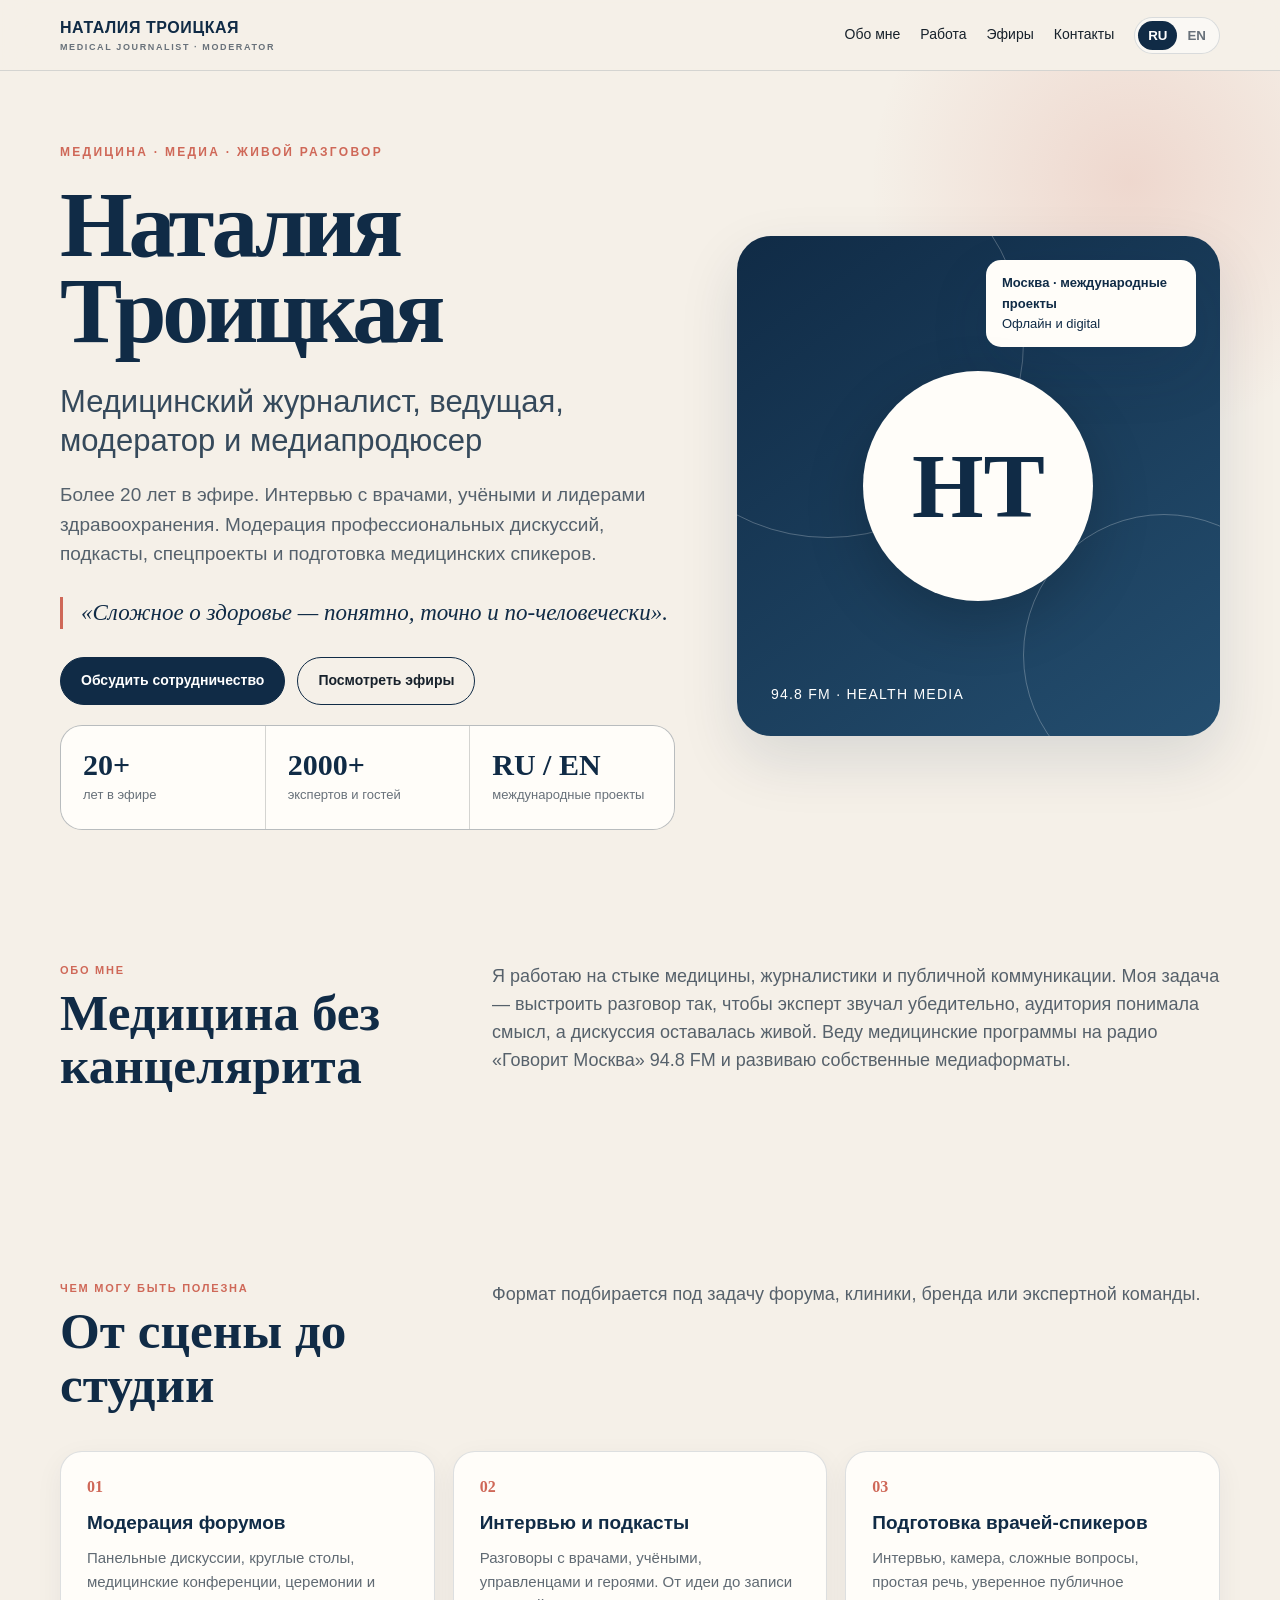
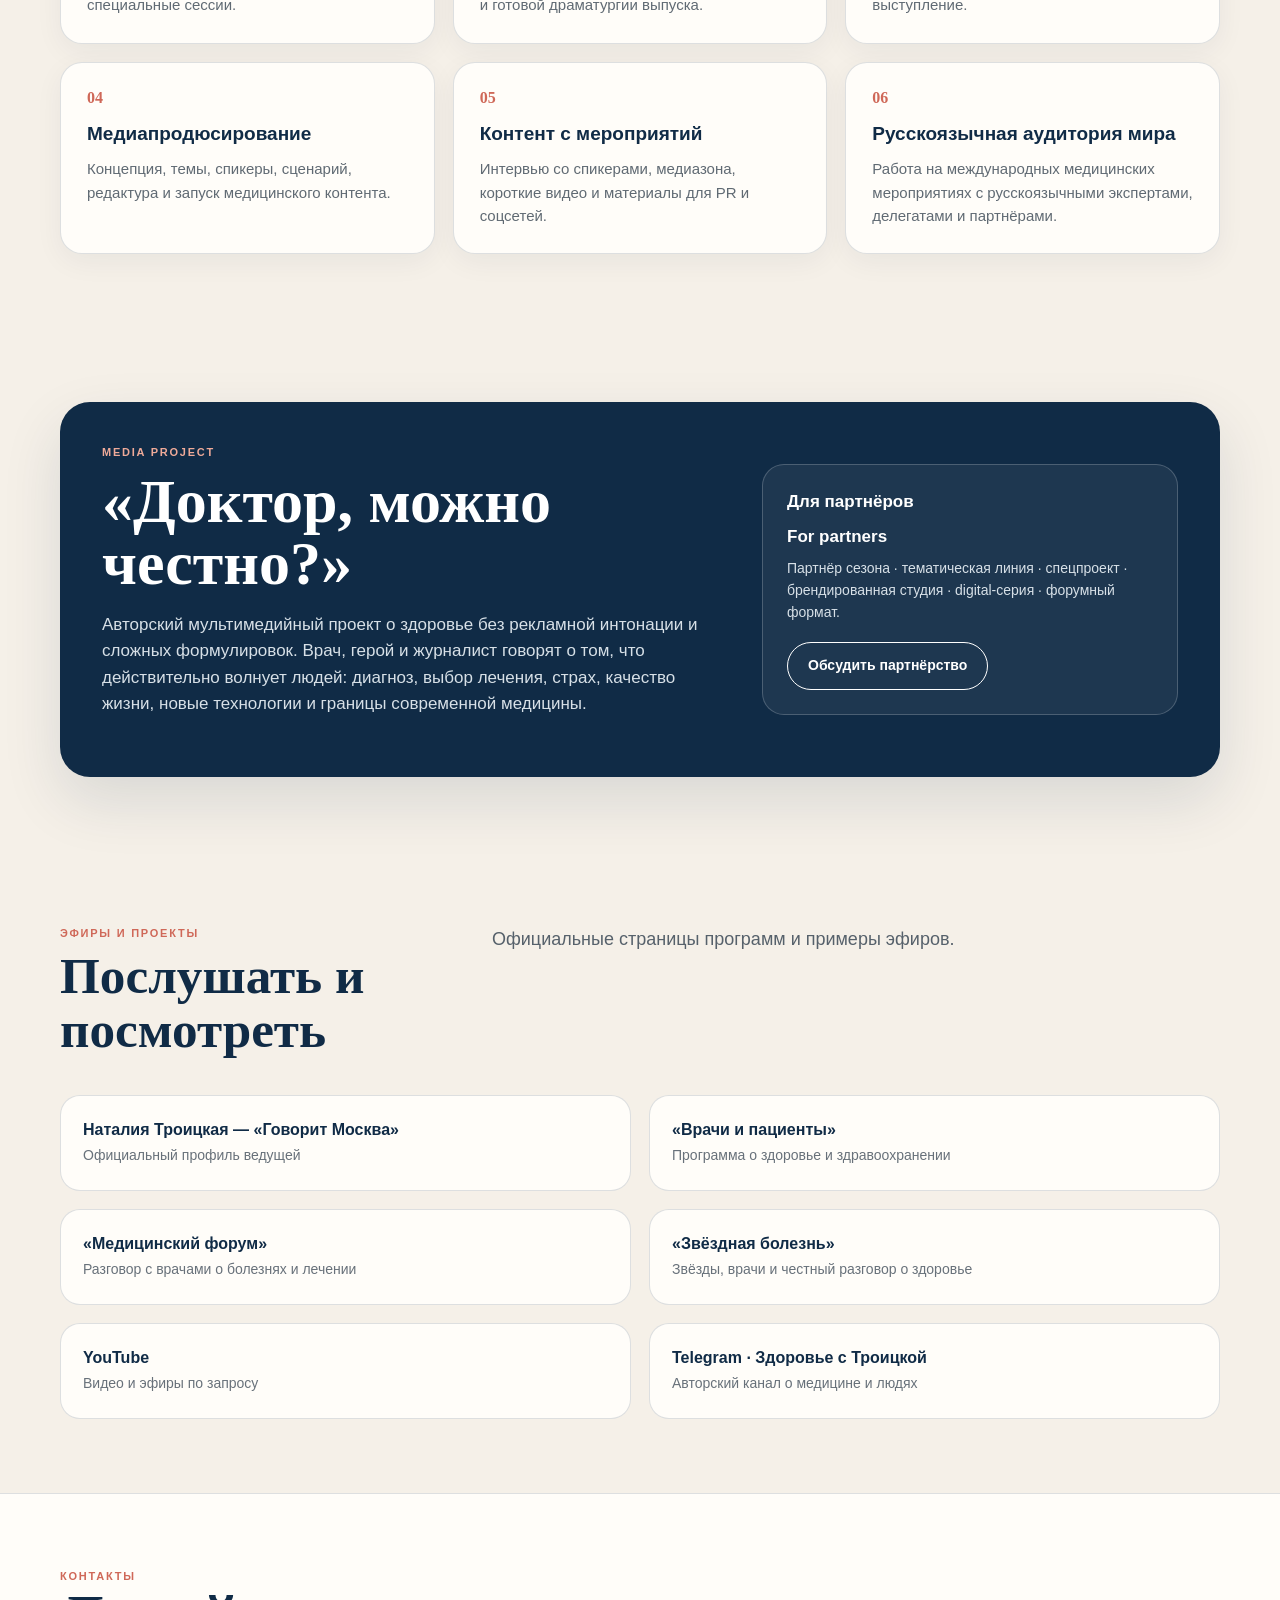
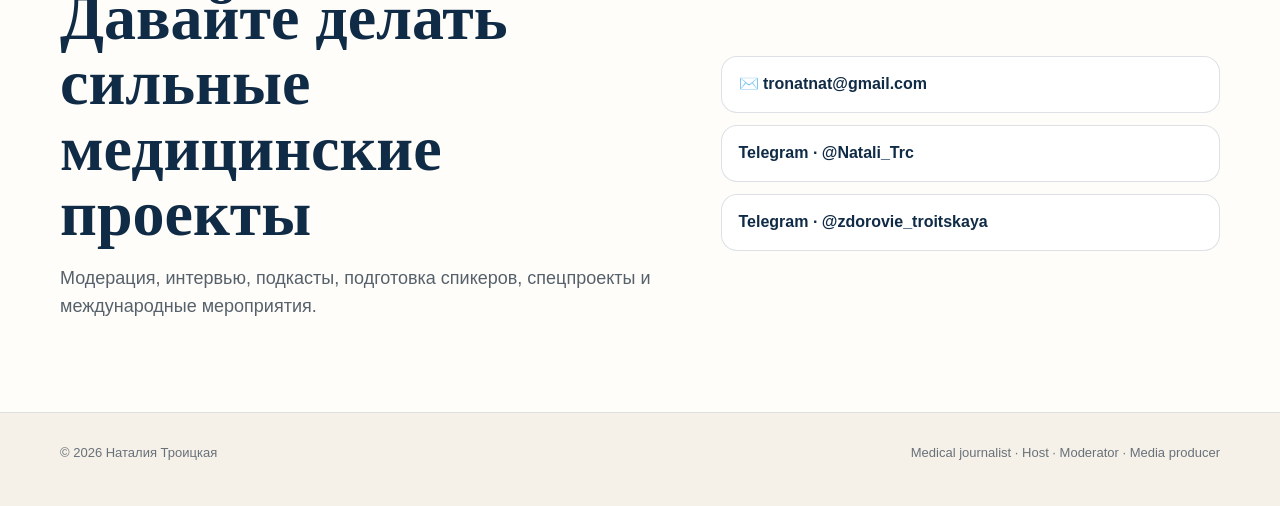
==== index.html @ 27e09f70 "Launch Natalia Troitskaya website" ====
<!doctype html>
<html lang="ru">
<head>
<meta charset="utf-8">
<meta name="viewport" content="width=device-width,initial-scale=1">
<title>Наталия Троицкая — медицинский журналист, ведущая, модератор</title>
<meta name="description" content="Наталия Троицкая — медицинский журналист, ведущая, модератор и медиапродюсер. Форумы, интервью, подкасты, специальные проекты и подготовка врачей-спикеров.">
<meta name="theme-color" content="#0f2942">
<meta property="og:title" content="Наталия Троицкая — медицинский журналист и модератор">
<meta property="og:description" content="Медицина. Люди. Разговор без сложных слов. Модерация, интервью, подкасты и международные проекты.">
<style>
:root{--ink:#102b46;--ink2:#214b6c;--cream:#f5f0e8;--paper:#fffdf9;--coral:#cf6858;--gold:#b88b4a;--muted:#68717a;--line:rgba(16,43,70,.14);--shadow:0 24px 60px rgba(16,43,70,.12)}
*{box-sizing:border-box}html{scroll-behavior:smooth}body{margin:0;background:var(--cream);color:#17212b;font-family:-apple-system,BlinkMacSystemFont,"Segoe UI",Roboto,Arial,sans-serif;line-height:1.56}a{color:inherit}.wrap{width:min(1160px,92vw);margin:auto}.serif{font-family:Georgia,"Times New Roman",serif}
.top{position:sticky;top:0;z-index:20;background:rgba(245,240,232,.92);backdrop-filter:blur(14px);border-bottom:1px solid var(--line)}.nav{height:70px;display:flex;align-items:center;justify-content:space-between;gap:18px}.brand{text-decoration:none;color:var(--ink);font-weight:850;letter-spacing:.035em}.brand small{display:block;font-size:9px;letter-spacing:.18em;color:var(--muted);font-weight:650}.links{display:flex;align-items:center;gap:20px;font-size:14px}.links a{text-decoration:none}.links a:hover{color:var(--coral)}.lang{display:flex;border:1px solid var(--line);border-radius:99px;padding:3px;background:#fff8}.lang button{border:0;background:transparent;padding:7px 10px;border-radius:99px;font-weight:800;cursor:pointer;color:var(--muted)}.lang button.active{background:var(--ink);color:#fff}
.hero{padding:72px 0 58px;overflow:hidden;position:relative}.hero:before{content:"";position:absolute;width:540px;height:540px;border-radius:50%;background:radial-gradient(circle,rgba(207,104,88,.18),transparent 68%);right:-120px;top:-160px}.grid{display:grid;grid-template-columns:1.12fr .88fr;gap:62px;align-items:center}.eyebrow{text-transform:uppercase;letter-spacing:.19em;font-size:12px;font-weight:850;color:var(--coral);margin-bottom:20px}.hero h1{font-size:clamp(52px,7.3vw,94px);line-height:.92;letter-spacing:-.045em;color:var(--ink);margin:0}.hero h2{font-size:clamp(21px,2.5vw,31px);font-weight:500;line-height:1.28;color:#35495b;margin:28px 0 18px}.lede{font-size:19px;color:#55616c;max-width:680px}.quote{border-left:3px solid var(--coral);padding-left:18px;margin:28px 0;font:italic 23px/1.38 Georgia,serif;color:var(--ink)}.actions{display:flex;gap:12px;flex-wrap:wrap}.btn{display:inline-flex;align-items:center;justify-content:center;min-height:48px;padding:0 20px;border:1px solid var(--ink);border-radius:99px;text-decoration:none;font-weight:800;font-size:14px}.btn.primary{background:var(--ink);color:#fff}.btn:hover{transform:translateY(-1px)}
.visual{min-height:500px;border-radius:34px;background:linear-gradient(145deg,#102b46,#244e6f);box-shadow:var(--shadow);position:relative;overflow:hidden;display:grid;place-items:center}.visual:before,.visual:after{content:"";position:absolute;border-radius:50%;border:1px solid rgba(255,255,255,.25)}.visual:before{width:390px;height:390px;left:-105px;top:-90px}.visual:after{width:280px;height:280px;right:-85px;bottom:-60px}.monogram{width:230px;height:230px;border-radius:50%;background:#fffdf9;display:grid;place-items:center;color:var(--ink);font:700 92px/1 Georgia,serif;box-shadow:0 20px 60px rgba(0,0,0,.2);position:relative}.mic{position:absolute;bottom:30px;left:34px;color:white;font-size:14px;letter-spacing:.09em;text-transform:uppercase}.visual-note{position:absolute;right:24px;top:24px;background:#fffdf9;padding:13px 16px;border-radius:15px;font-size:13px;max-width:210px;color:var(--ink);box-shadow:var(--shadow)}
.stats{display:grid;grid-template-columns:repeat(3,1fr);gap:1px;background:var(--line);border:1px solid var(--line);border-radius:22px;overflow:hidden;margin-top:20px}.stat{background:var(--paper);padding:22px}.stat b{display:block;color:var(--ink);font:700 30px Georgia,serif}.stat span{font-size:13px;color:var(--muted)}
section{padding:74px 0}.section-head{display:grid;grid-template-columns:.7fr 1.3fr;gap:40px;margin-bottom:32px}.kicker{text-transform:uppercase;letter-spacing:.16em;color:var(--coral);font-size:11px;font-weight:850}.section-head h3{font:700 clamp(34px,4vw,54px)/1.05 Georgia,serif;color:var(--ink);margin:7px 0}.section-head p{color:#56616b;font-size:18px;max-width:760px;margin:0}
.cards{display:grid;grid-template-columns:repeat(3,1fr);gap:18px}.card{background:var(--paper);border:1px solid var(--line);border-radius:22px;padding:26px;box-shadow:0 8px 28px rgba(16,43,70,.055)}.card h4{margin:12px 0 9px;color:var(--ink);font-size:19px}.card p{margin:0;color:#606a73;font-size:15px}.num{font:700 16px Georgia,serif;color:var(--coral)}
.project{background:var(--ink);color:white;border-radius:30px;padding:42px;display:grid;grid-template-columns:1.2fr .8fr;gap:36px;align-items:center;box-shadow:var(--shadow)}.project .kicker{color:#efaa99}.project h3{font:700 clamp(36px,5vw,62px)/1 Georgia,serif;margin:8px 0 18px}.project p{color:#d7e0e7;font-size:17px}.project-box{border:1px solid rgba(255,255,255,.2);border-radius:22px;padding:24px;background:rgba(255,255,255,.06)}.project-box b{display:block;font-size:17px;margin-bottom:8px}.project-box div{color:#d7e0e7;font-size:14px;margin-top:8px}
.media{display:grid;grid-template-columns:repeat(2,1fr);gap:18px}.media a{background:var(--paper);border:1px solid var(--line);border-radius:20px;padding:22px;text-decoration:none;display:block}.media a:hover{box-shadow:var(--shadow)}.media b{color:var(--ink);display:block}.media span{font-size:14px;color:var(--muted)}
.contact{background:#fffdf9;border-top:1px solid var(--line);border-bottom:1px solid var(--line)}.contact-grid{display:grid;grid-template-columns:1.1fr .9fr;gap:50px;align-items:center}.contact h3{font:700 clamp(38px,5vw,64px)/1.02 Georgia,serif;color:var(--ink);margin:0 0 18px}.contact p{font-size:18px;color:#56616b}.contact-list{display:grid;gap:12px}.contact-list a{border:1px solid var(--line);border-radius:16px;padding:15px 17px;background:white;text-decoration:none;font-weight:750;color:var(--ink)}
footer{padding:30px 0 42px;color:var(--muted);font-size:13px}.foot{display:flex;justify-content:space-between;gap:20px;flex-wrap:wrap}
[data-lang="en"]{display:none}body.en [data-lang="ru"]{display:none}body.en [data-lang="en"]{display:initial}body.en div[data-lang="en"],body.en section[data-lang="en"],body.en p[data-lang="en"]{display:block}
@media(max-width:850px){.links a:not(.always){display:none}.grid,.section-head,.project,.contact-grid{grid-template-columns:1fr}.hero{padding-top:48px}.visual{min-height:390px}.cards{grid-template-columns:1fr}.media{grid-template-columns:1fr}.stats{grid-template-columns:1fr}.hero h1{font-size:55px}.project{padding:28px}.section-head{gap:10px}}
</style>
</head>
<body id="top">
<header class="top"><div class="wrap nav">
<a class="brand" href="#top">НАТАЛИЯ ТРОИЦКАЯ<small>MEDICAL JOURNALIST · MODERATOR</small></a>
<nav class="links">
<a href="#about" data-lang="ru">Обо мне</a><a href="#about" data-lang="en">About</a>
<a href="#work" data-lang="ru">Работа</a><a href="#work" data-lang="en">Work</a>
<a href="#media" data-lang="ru">Эфиры</a><a href="#media" data-lang="en">Media</a>
<a class="always" href="#contact" data-lang="ru">Контакты</a><a class="always" href="#contact" data-lang="en">Contact</a>
<div class="lang"><button class="active" onclick="setLang('ru')" id="ru">RU</button><button onclick="setLang('en')" id="en">EN</button></div>
</nav></div></header>

<main>
<section class="hero"><div class="wrap grid">
<div>
<div class="eyebrow" data-lang="ru">Медицина · медиа · живой разговор</div><div class="eyebrow" data-lang="en">Healthcare · media · meaningful conversation</div>
<h1 class="serif">Наталия<br>Троицкая</h1>
<h2 data-lang="ru">Медицинский журналист, ведущая, модератор и медиапродюсер</h2>
<h2 data-lang="en">Medical journalist, host, moderator & media producer</h2>
<p class="lede" data-lang="ru">Более 20 лет в эфире. Интервью с врачами, учёными и лидерами здравоохранения. Модерация профессиональных дискуссий, подкасты, спецпроекты и подготовка медицинских спикеров.</p>
<p class="lede" data-lang="en">20+ years on air. Interviews with doctors, researchers and healthcare leaders. Conference moderation, podcasts, special media projects and speaker preparation.</p>
<div class="quote" data-lang="ru">«Сложное о здоровье — понятно, точно и по-человечески».</div>
<div class="quote" data-lang="en">“Complex healthcare topics — clear, accurate and human.”</div>
<div class="actions"><a class="btn primary" href="mailto:tronatnat@gmail.com?subject=Сотрудничество%20с%20Наталией%20Троицкой" data-lang="ru">Обсудить сотрудничество</a><a class="btn primary" href="mailto:tronatnat@gmail.com?subject=Collaboration%20with%20Natalia%20Troitskaya" data-lang="en">Discuss a project</a><a class="btn" href="#media" data-lang="ru">Посмотреть эфиры</a><a class="btn" href="#media" data-lang="en">Watch & listen</a></div>
<div class="stats"><div class="stat"><b>20+</b><span data-lang="ru">лет в эфире</span><span data-lang="en">years on air</span></div><div class="stat"><b>2000+</b><span data-lang="ru">экспертов и гостей</span><span data-lang="en">experts & guests</span></div><div class="stat"><b>RU / EN</b><span data-lang="ru">международные проекты</span><span data-lang="en">international projects</span></div></div>
</div>
<div class="visual" aria-label="Natalia Troitskaya">
<div class="visual-note" data-lang="ru"><b>Москва · международные проекты</b><br>Офлайн и digital</div>
<div class="visual-note" data-lang="en"><b>Moscow · international projects</b><br>On-site & digital</div>
<div class="monogram">НТ</div><div class="mic">94.8 FM · HEALTH MEDIA</div>
</div>
</div></section>

<section id="about"><div class="wrap">
<div class="section-head"><div><div class="kicker" data-lang="ru">Обо мне</div><div class="kicker" data-lang="en">About</div><h3 data-lang="ru">Медицина без канцелярита</h3><h3 data-lang="en">Healthcare without jargon</h3></div>
<div><p data-lang="ru">Я работаю на стыке медицины, журналистики и публичной коммуникации. Моя задача — выстроить разговор так, чтобы эксперт звучал убедительно, аудитория понимала смысл, а дискуссия оставалась живой. Веду медицинские программы на радио «Говорит Москва» 94.8 FM и развиваю собственные медиаформаты.</p>
<p data-lang="en">I work at the intersection of healthcare, journalism and public communication. My job is to make experts sound clear and credible while keeping professional conversations alive and useful. I host healthcare programmes on Moscow radio and develop independent media formats.</p></div></div>
</div></section>

<section id="work"><div class="wrap">
<div class="section-head"><div><div class="kicker" data-lang="ru">Чем могу быть полезна</div><div class="kicker" data-lang="en">What I do</div><h3 data-lang="ru">От сцены до студии</h3><h3 data-lang="en">From stage to studio</h3></div><p data-lang="ru">Формат подбирается под задачу форума, клиники, бренда или экспертной команды.</p><p data-lang="en">Each format is tailored to the goals of an event, clinic, brand or expert team.</p></div>
<div class="cards">
<div class="card"><div class="num">01</div><h4 data-lang="ru">Модерация форумов</h4><h4 data-lang="en">Conference moderation</h4><p data-lang="ru">Панельные дискуссии, круглые столы, медицинские конференции, церемонии и специальные сессии.</p><p data-lang="en">Panels, round tables, healthcare conferences, ceremonies and special sessions.</p></div>
<div class="card"><div class="num">02</div><h4 data-lang="ru">Интервью и подкасты</h4><h4 data-lang="en">Interviews & podcasts</h4><p data-lang="ru">Разговоры с врачами, учёными, управленцами и героями. От идеи до записи и готовой драматургии выпуска.</p><p data-lang="en">Conversations with doctors, researchers, executives and patients — from concept to final editorial structure.</p></div>
<div class="card"><div class="num">03</div><h4 data-lang="ru">Подготовка врачей-спикеров</h4><h4 data-lang="en">Medical speaker training</h4><p data-lang="ru">Интервью, камера, сложные вопросы, простая речь, уверенное публичное выступление.</p><p data-lang="en">Interview skills, camera presence, difficult questions, clear language and confident public speaking.</p></div>
<div class="card"><div class="num">04</div><h4 data-lang="ru">Медиапродюсирование</h4><h4 data-lang="en">Media production</h4><p data-lang="ru">Концепция, темы, спикеры, сценарий, редактура и запуск медицинского контента.</p><p data-lang="en">Concept, topics, guests, scripts, editorial work and launch of healthcare media content.</p></div>
<div class="card"><div class="num">05</div><h4 data-lang="ru">Контент с мероприятий</h4><h4 data-lang="en">Event media content</h4><p data-lang="ru">Интервью со спикерами, медиазона, короткие видео и материалы для PR и соцсетей.</p><p data-lang="en">Speaker interviews, media-zone hosting, short videos and content for PR and social media.</p></div>
<div class="card"><div class="num">06</div><h4 data-lang="ru">Русскоязычная аудитория мира</h4><h4 data-lang="en">Russian-speaking global audience</h4><p data-lang="ru">Работа на международных медицинских мероприятиях с русскоязычными экспертами, делегатами и партнёрами.</p><p data-lang="en">International healthcare events with Russian-speaking experts, delegates and partners.</p></div>
</div></div></section>

<section><div class="wrap"><div class="project">
<div><div class="kicker">MEDIA PROJECT</div><h3>«Доктор, можно честно?»</h3><p data-lang="ru">Авторский мультимедийный проект о здоровье без рекламной интонации и сложных формулировок. Врач, герой и журналист говорят о том, что действительно волнует людей: диагноз, выбор лечения, страх, качество жизни, новые технологии и границы современной медицины.</p><p data-lang="en">An independent multimedia healthcare project built around honest conversation: doctors, real stories and journalism focused on diagnosis, treatment choices, quality of life, new technology and the limits of modern medicine.</p></div>
<div class="project-box"><b data-lang="ru">Для партнёров</b><b data-lang="en">For partners</b><div data-lang="ru">Партнёр сезона · тематическая линия · спецпроект · брендированная студия · digital-серия · форумный формат.</div><div data-lang="en">Season partnership · themed series · special project · branded studio · digital series · event format.</div><div style="margin-top:18px"><a class="btn" style="border-color:#fff;color:#fff" href="mailto:tronatnat@gmail.com?subject=Партнёрство%20—%20Доктор,%20можно%20честно">Обсудить партнёрство</a></div></div>
</div></div></section>

<section id="media"><div class="wrap">
<div class="section-head"><div><div class="kicker" data-lang="ru">Эфиры и проекты</div><div class="kicker" data-lang="en">Media</div><h3 data-lang="ru">Послушать и посмотреть</h3><h3 data-lang="en">Watch & listen</h3></div><p data-lang="ru">Официальные страницы программ и примеры эфиров.</p><p data-lang="en">Official programme pages and selected broadcasts.</p></div>
<div class="media">
<a href="https://govoritmoskva.ru/users/hosts/5965/" target="_blank"><b>Наталия Троицкая — «Говорит Москва»</b><span data-lang="ru">Официальный профиль ведущей</span><span data-lang="en">Official host profile</span></a>
<a href="https://govoritmoskva.ru/broadcasts/151/" target="_blank"><b>«Врачи и пациенты»</b><span data-lang="ru">Программа о здоровье и здравоохранении</span><span data-lang="en">Healthcare programme</span></a>
<a href="https://govoritmoskva.ru/broadcasts/266/" target="_blank"><b>«Медицинский форум»</b><span data-lang="ru">Разговор с врачами о болезнях и лечении</span><span data-lang="en">Doctors discuss diseases and treatment</span></a>
<a href="https://govoritmoskva.ru/broadcasts/366/" target="_blank"><b>«Звёздная болезнь»</b><span data-lang="ru">Звёзды, врачи и честный разговор о здоровье</span><span data-lang="en">Public figures, doctors and honest health conversations</span></a>
<a href="https://www.youtube.com/results?search_query=%D0%93%D0%BE%D0%B2%D0%BE%D1%80%D0%B8%D1%82+%D0%9C%D0%BE%D1%81%D0%BA%D0%B2%D0%B0+%D0%9D%D0%B0%D1%82%D0%B0%D0%BB%D0%B8%D1%8F+%D0%A2%D1%80%D0%BE%D0%B8%D1%86%D0%BA%D0%B0" target="_blank"><b>YouTube</b><span data-lang="ru">Видео и эфиры по запросу</span><span data-lang="en">Video and broadcast search</span></a>
<a href="https://t.me/zdorovie_troitskaya" target="_blank"><b>Telegram · Здоровье с Троицкой</b><span data-lang="ru">Авторский канал о медицине и людях</span><span data-lang="en">Natalia's healthcare channel</span></a>
</div></div></section>

<section class="contact" id="contact"><div class="wrap contact-grid">
<div><div class="kicker" data-lang="ru">Контакты</div><div class="kicker" data-lang="en">Contact</div><h3 data-lang="ru">Давайте делать сильные медицинские проекты</h3><h3 data-lang="en">Let’s build strong healthcare media together</h3><p data-lang="ru">Модерация, интервью, подкасты, подготовка спикеров, спецпроекты и международные мероприятия.</p><p data-lang="en">Moderation, interviews, podcasts, speaker training, special projects and international healthcare events.</p></div>
<div class="contact-list"><a href="mailto:tronatnat@gmail.com">✉️ tronatnat@gmail.com</a><a href="https://t.me/Natali_Trc" target="_blank">Telegram · @Natali_Trc</a><a href="https://t.me/zdorovie_troitskaya" target="_blank">Telegram · @zdorovie_troitskaya</a></div>
</div></section>
</main>
<footer><div class="wrap foot"><span>© 2026 Наталия Троицкая</span><span>Medical journalist · Host · Moderator · Media producer</span></div></footer>
<script>
function setLang(l){document.body.classList.toggle('en',l==='en');document.documentElement.lang=l;document.getElementById('ru').classList.toggle('active',l==='ru');document.getElementById('en').classList.toggle('active',l==='en');localStorage.setItem('lang',l)}
const saved=localStorage.getItem('lang');if(saved==='en')setLang('en');
</script>
</body></html>
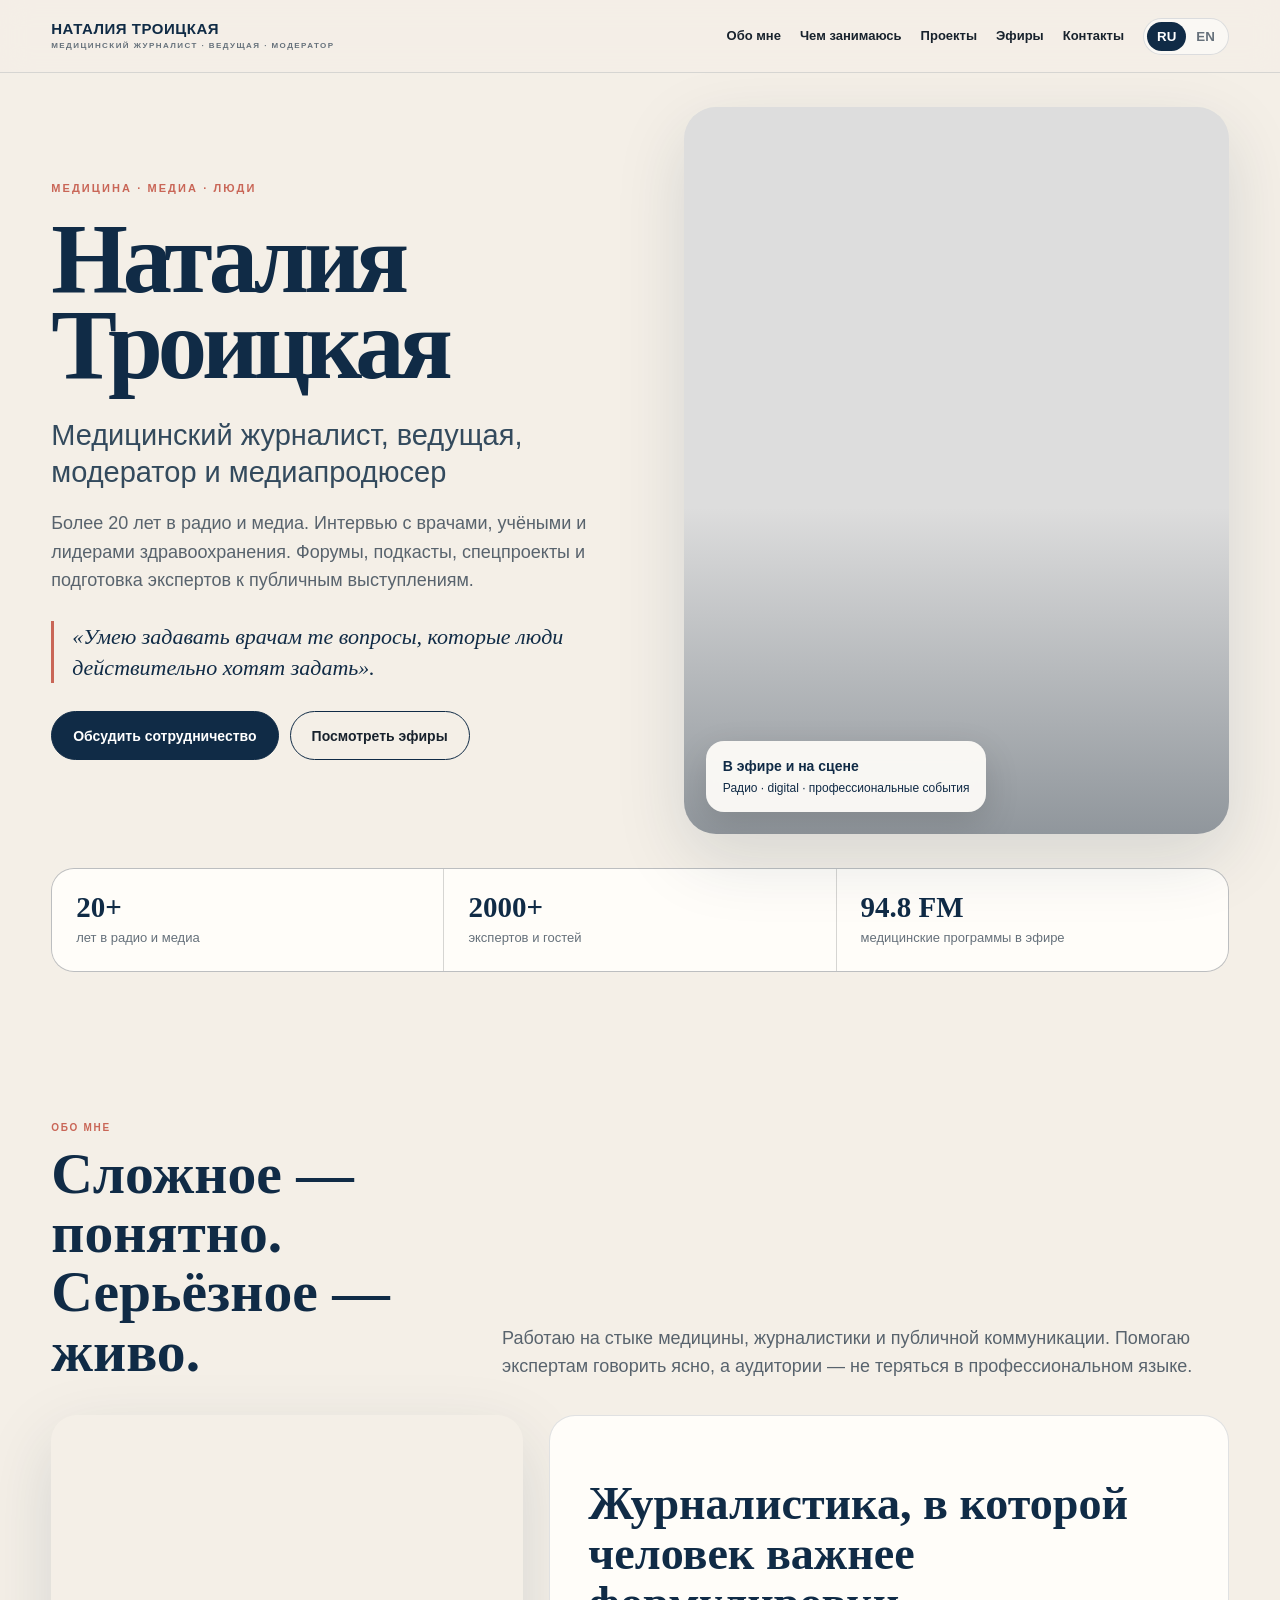
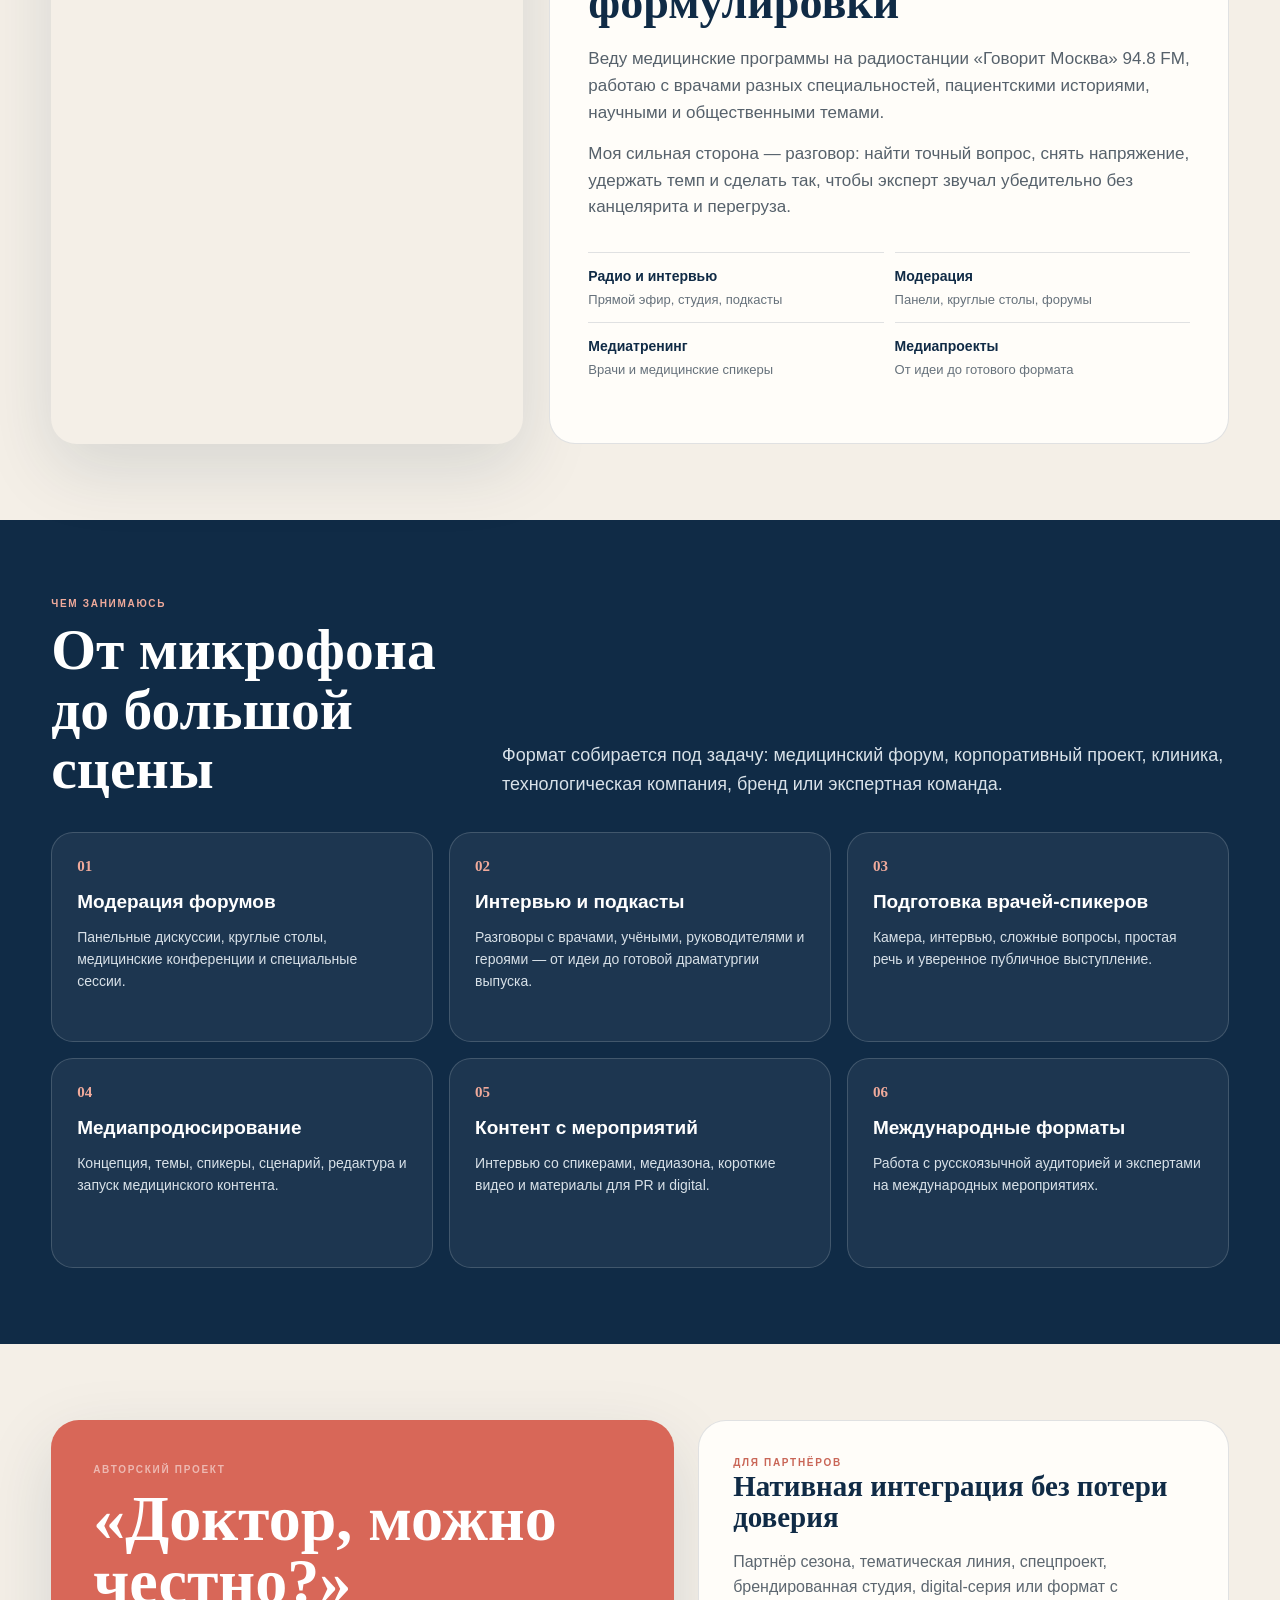
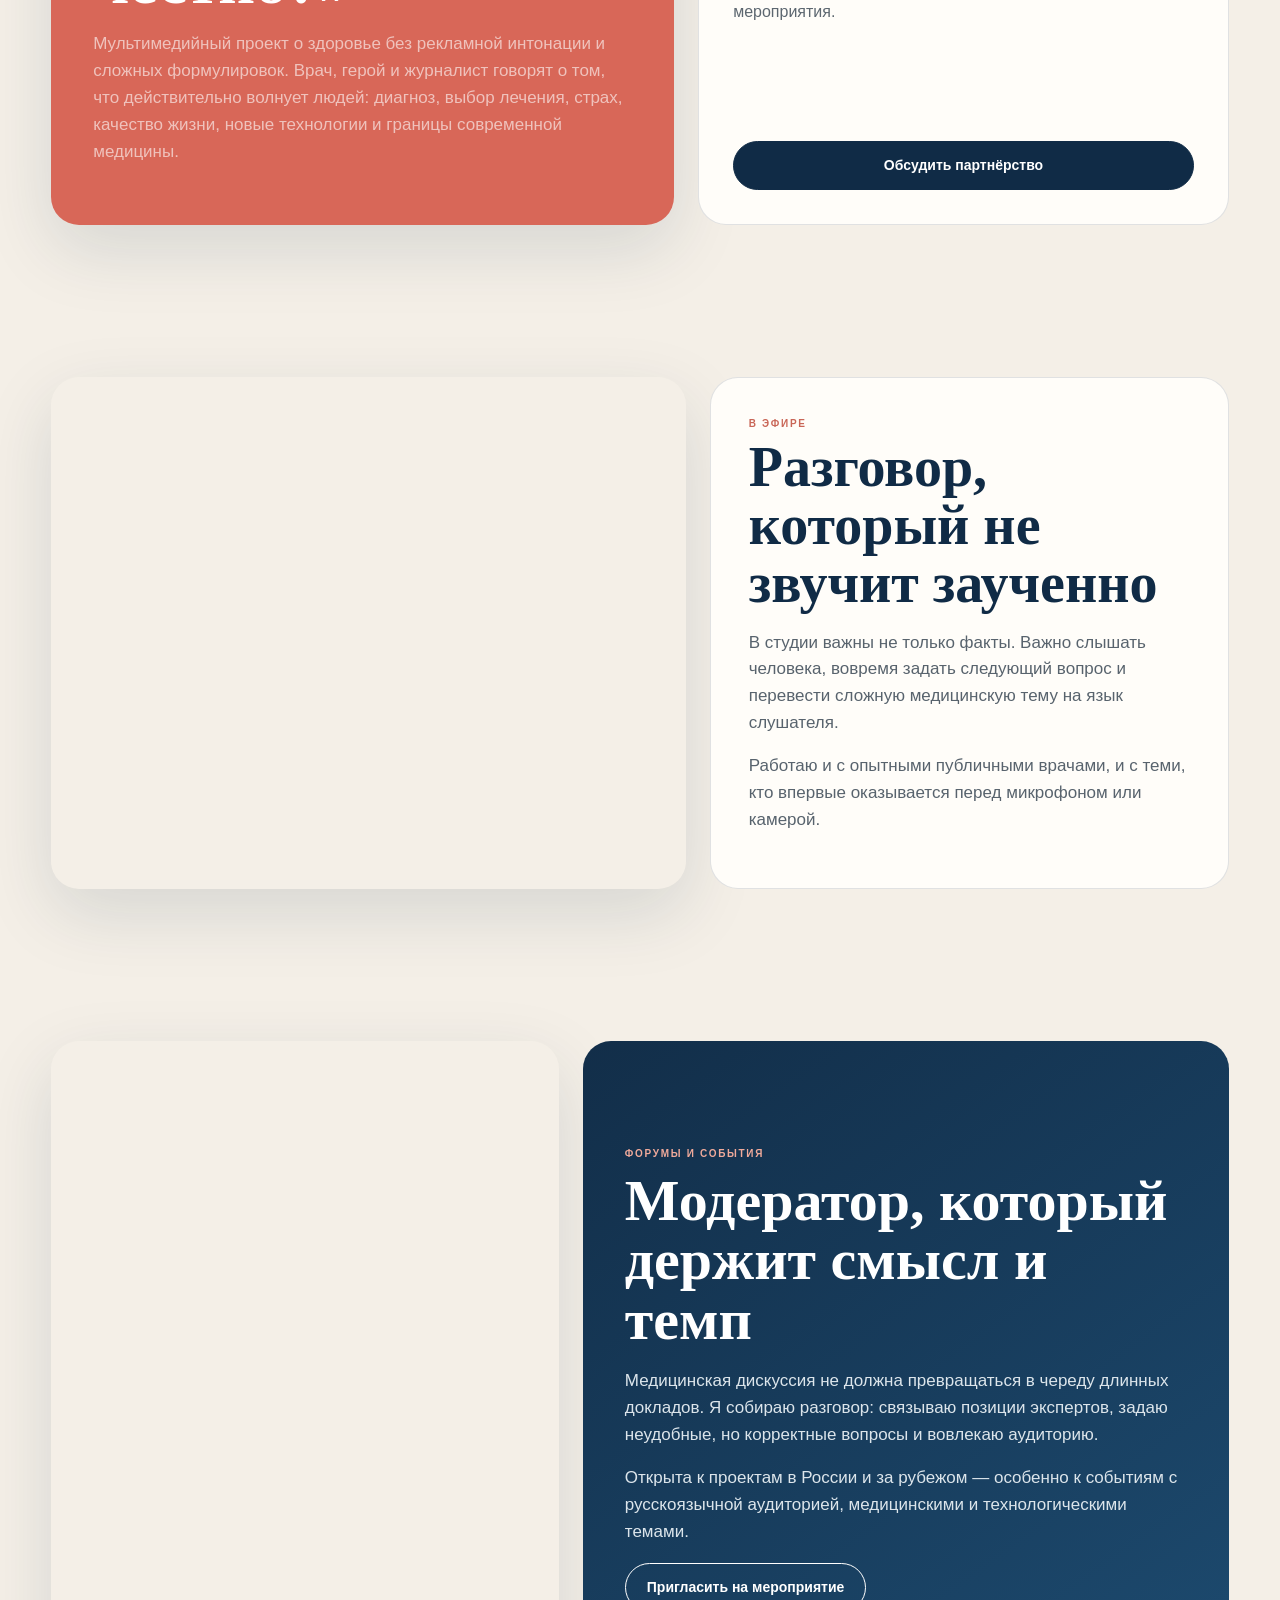
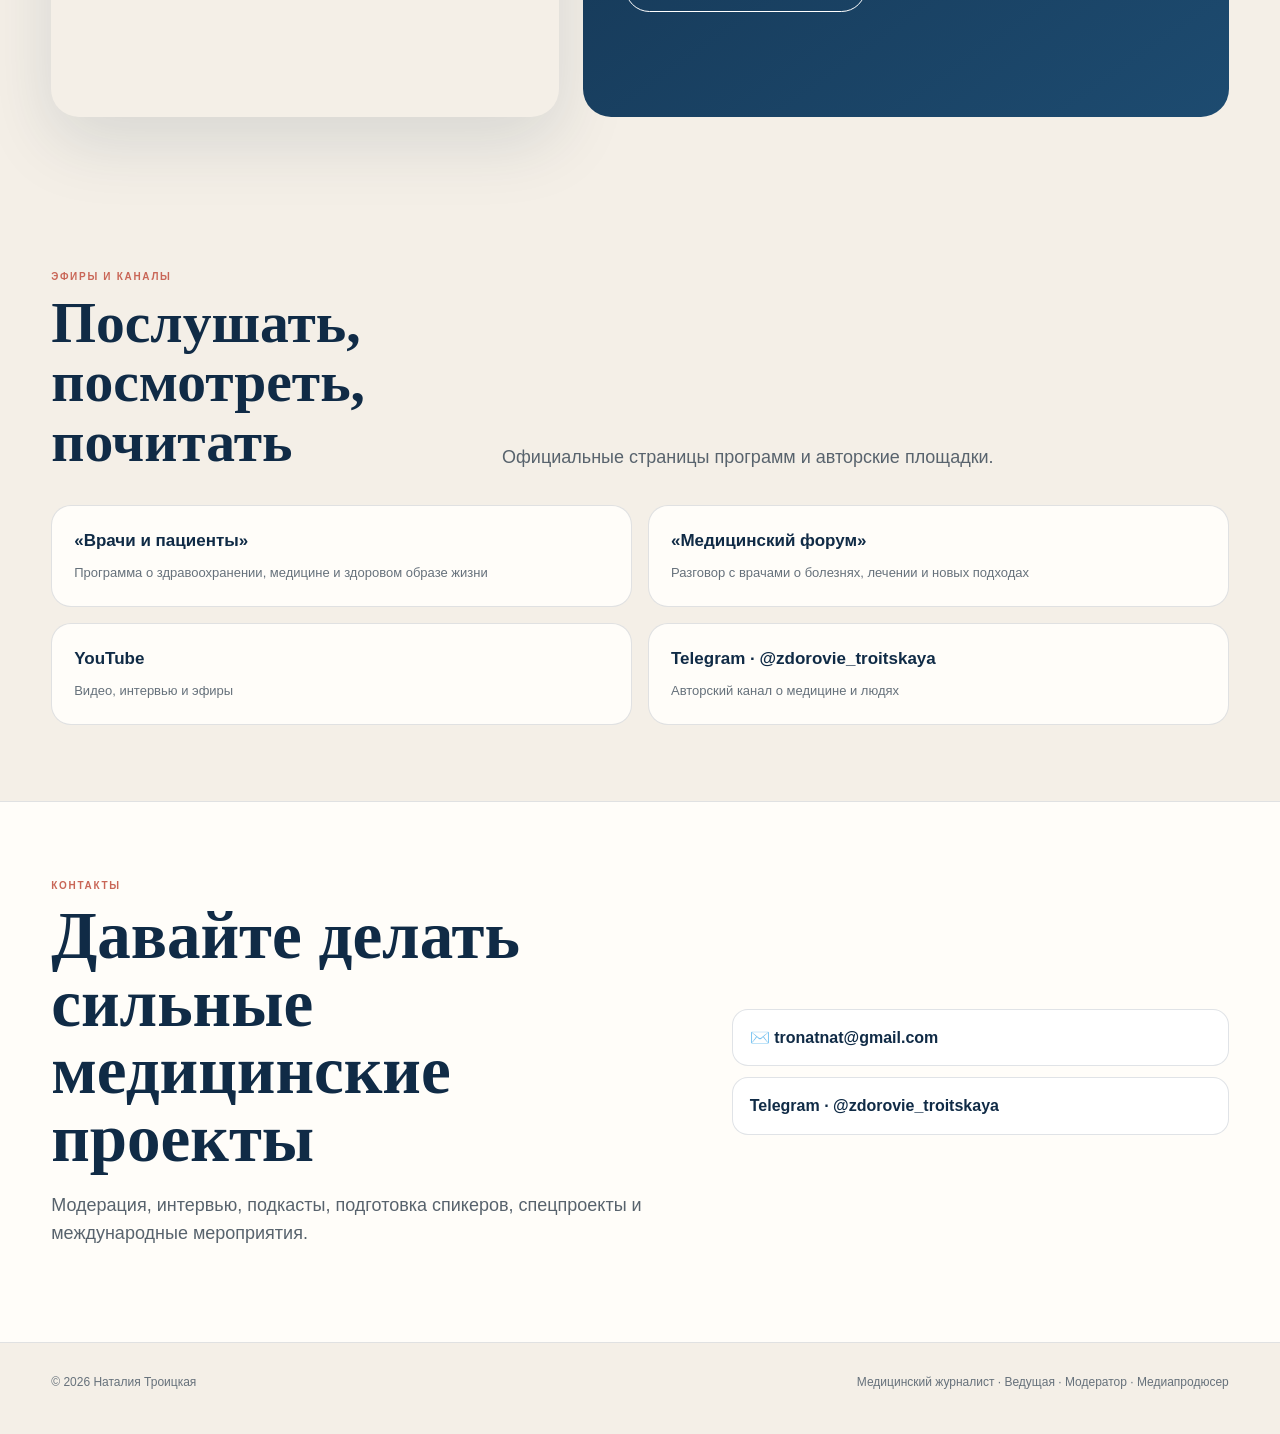
==== commit f7be1ecf: "Polish bilingual site and add selected photography" ====
--- a/index.html
+++ b/index.html
@@ -3,101 +3,161 @@
 <head>
 <meta charset="utf-8">
 <meta name="viewport" content="width=device-width,initial-scale=1">
-<title>Наталия Троицкая — медицинский журналист, ведущая, модератор</title>
-<meta name="description" content="Наталия Троицкая — медицинский журналист, ведущая, модератор и медиапродюсер. Форумы, интервью, подкасты, специальные проекты и подготовка врачей-спикеров.">
-<meta name="theme-color" content="#0f2942">
+<title>Наталия Троицкая — медицинский журналист, ведущая и модератор</title>
+<meta name="description" content="Наталия Троицкая — медицинский журналист, ведущая, модератор и медиапродюсер. Интервью, подкасты, медицинские форумы, спецпроекты и подготовка врачей-спикеров.">
+<meta name="theme-color" content="#102b46">
+<link rel="canonical" href="https://natalia-troitskaya.com/">
+<meta property="og:type" content="website">
+<meta property="og:url" content="https://natalia-troitskaya.com/">
 <meta property="og:title" content="Наталия Троицкая — медицинский журналист и модератор">
-<meta property="og:description" content="Медицина. Люди. Разговор без сложных слов. Модерация, интервью, подкасты и международные проекты.">
+<meta property="og:description" content="Медицина. Медиа. Люди. Интервью, форумы, подкасты и сильная публичная коммуникация.">
+<meta property="og:image" content="https://natalia-troitskaya.com/assets/hero.webp">
 <style>
-:root{--ink:#102b46;--ink2:#214b6c;--cream:#f5f0e8;--paper:#fffdf9;--coral:#cf6858;--gold:#b88b4a;--muted:#68717a;--line:rgba(16,43,70,.14);--shadow:0 24px 60px rgba(16,43,70,.12)}
-*{box-sizing:border-box}html{scroll-behavior:smooth}body{margin:0;background:var(--cream);color:#17212b;font-family:-apple-system,BlinkMacSystemFont,"Segoe UI",Roboto,Arial,sans-serif;line-height:1.56}a{color:inherit}.wrap{width:min(1160px,92vw);margin:auto}.serif{font-family:Georgia,"Times New Roman",serif}
-.top{position:sticky;top:0;z-index:20;background:rgba(245,240,232,.92);backdrop-filter:blur(14px);border-bottom:1px solid var(--line)}.nav{height:70px;display:flex;align-items:center;justify-content:space-between;gap:18px}.brand{text-decoration:none;color:var(--ink);font-weight:850;letter-spacing:.035em}.brand small{display:block;font-size:9px;letter-spacing:.18em;color:var(--muted);font-weight:650}.links{display:flex;align-items:center;gap:20px;font-size:14px}.links a{text-decoration:none}.links a:hover{color:var(--coral)}.lang{display:flex;border:1px solid var(--line);border-radius:99px;padding:3px;background:#fff8}.lang button{border:0;background:transparent;padding:7px 10px;border-radius:99px;font-weight:800;cursor:pointer;color:var(--muted)}.lang button.active{background:var(--ink);color:#fff}
-.hero{padding:72px 0 58px;overflow:hidden;position:relative}.hero:before{content:"";position:absolute;width:540px;height:540px;border-radius:50%;background:radial-gradient(circle,rgba(207,104,88,.18),transparent 68%);right:-120px;top:-160px}.grid{display:grid;grid-template-columns:1.12fr .88fr;gap:62px;align-items:center}.eyebrow{text-transform:uppercase;letter-spacing:.19em;font-size:12px;font-weight:850;color:var(--coral);margin-bottom:20px}.hero h1{font-size:clamp(52px,7.3vw,94px);line-height:.92;letter-spacing:-.045em;color:var(--ink);margin:0}.hero h2{font-size:clamp(21px,2.5vw,31px);font-weight:500;line-height:1.28;color:#35495b;margin:28px 0 18px}.lede{font-size:19px;color:#55616c;max-width:680px}.quote{border-left:3px solid var(--coral);padding-left:18px;margin:28px 0;font:italic 23px/1.38 Georgia,serif;color:var(--ink)}.actions{display:flex;gap:12px;flex-wrap:wrap}.btn{display:inline-flex;align-items:center;justify-content:center;min-height:48px;padding:0 20px;border:1px solid var(--ink);border-radius:99px;text-decoration:none;font-weight:800;font-size:14px}.btn.primary{background:var(--ink);color:#fff}.btn:hover{transform:translateY(-1px)}
-.visual{min-height:500px;border-radius:34px;background:linear-gradient(145deg,#102b46,#244e6f);box-shadow:var(--shadow);position:relative;overflow:hidden;display:grid;place-items:center}.visual:before,.visual:after{content:"";position:absolute;border-radius:50%;border:1px solid rgba(255,255,255,.25)}.visual:before{width:390px;height:390px;left:-105px;top:-90px}.visual:after{width:280px;height:280px;right:-85px;bottom:-60px}.monogram{width:230px;height:230px;border-radius:50%;background:#fffdf9;display:grid;place-items:center;color:var(--ink);font:700 92px/1 Georgia,serif;box-shadow:0 20px 60px rgba(0,0,0,.2);position:relative}.mic{position:absolute;bottom:30px;left:34px;color:white;font-size:14px;letter-spacing:.09em;text-transform:uppercase}.visual-note{position:absolute;right:24px;top:24px;background:#fffdf9;padding:13px 16px;border-radius:15px;font-size:13px;max-width:210px;color:var(--ink);box-shadow:var(--shadow)}
-.stats{display:grid;grid-template-columns:repeat(3,1fr);gap:1px;background:var(--line);border:1px solid var(--line);border-radius:22px;overflow:hidden;margin-top:20px}.stat{background:var(--paper);padding:22px}.stat b{display:block;color:var(--ink);font:700 30px Georgia,serif}.stat span{font-size:13px;color:var(--muted)}
-section{padding:74px 0}.section-head{display:grid;grid-template-columns:.7fr 1.3fr;gap:40px;margin-bottom:32px}.kicker{text-transform:uppercase;letter-spacing:.16em;color:var(--coral);font-size:11px;font-weight:850}.section-head h3{font:700 clamp(34px,4vw,54px)/1.05 Georgia,serif;color:var(--ink);margin:7px 0}.section-head p{color:#56616b;font-size:18px;max-width:760px;margin:0}
-.cards{display:grid;grid-template-columns:repeat(3,1fr);gap:18px}.card{background:var(--paper);border:1px solid var(--line);border-radius:22px;padding:26px;box-shadow:0 8px 28px rgba(16,43,70,.055)}.card h4{margin:12px 0 9px;color:var(--ink);font-size:19px}.card p{margin:0;color:#606a73;font-size:15px}.num{font:700 16px Georgia,serif;color:var(--coral)}
-.project{background:var(--ink);color:white;border-radius:30px;padding:42px;display:grid;grid-template-columns:1.2fr .8fr;gap:36px;align-items:center;box-shadow:var(--shadow)}.project .kicker{color:#efaa99}.project h3{font:700 clamp(36px,5vw,62px)/1 Georgia,serif;margin:8px 0 18px}.project p{color:#d7e0e7;font-size:17px}.project-box{border:1px solid rgba(255,255,255,.2);border-radius:22px;padding:24px;background:rgba(255,255,255,.06)}.project-box b{display:block;font-size:17px;margin-bottom:8px}.project-box div{color:#d7e0e7;font-size:14px;margin-top:8px}
-.media{display:grid;grid-template-columns:repeat(2,1fr);gap:18px}.media a{background:var(--paper);border:1px solid var(--line);border-radius:20px;padding:22px;text-decoration:none;display:block}.media a:hover{box-shadow:var(--shadow)}.media b{color:var(--ink);display:block}.media span{font-size:14px;color:var(--muted)}
-.contact{background:#fffdf9;border-top:1px solid var(--line);border-bottom:1px solid var(--line)}.contact-grid{display:grid;grid-template-columns:1.1fr .9fr;gap:50px;align-items:center}.contact h3{font:700 clamp(38px,5vw,64px)/1.02 Georgia,serif;color:var(--ink);margin:0 0 18px}.contact p{font-size:18px;color:#56616b}.contact-list{display:grid;gap:12px}.contact-list a{border:1px solid var(--line);border-radius:16px;padding:15px 17px;background:white;text-decoration:none;font-weight:750;color:var(--ink)}
-footer{padding:30px 0 42px;color:var(--muted);font-size:13px}.foot{display:flex;justify-content:space-between;gap:20px;flex-wrap:wrap}
-[data-lang="en"]{display:none}body.en [data-lang="ru"]{display:none}body.en [data-lang="en"]{display:initial}body.en div[data-lang="en"],body.en section[data-lang="en"],body.en p[data-lang="en"]{display:block}
-@media(max-width:850px){.links a:not(.always){display:none}.grid,.section-head,.project,.contact-grid{grid-template-columns:1fr}.hero{padding-top:48px}.visual{min-height:390px}.cards{grid-template-columns:1fr}.media{grid-template-columns:1fr}.stats{grid-template-columns:1fr}.hero h1{font-size:55px}.project{padding:28px}.section-head{gap:10px}}
+:root{--navy:#102b46;--navy2:#173d5e;--cream:#f4efe7;--paper:#fffdf9;--coral:#c96657;--gold:#b58b50;--ink:#18222d;--muted:#66717b;--line:rgba(16,43,70,.13);--shadow:0 24px 70px rgba(16,43,70,.13)}
+*{box-sizing:border-box}html{scroll-behavior:smooth}body{margin:0;background:var(--cream);color:var(--ink);font-family:-apple-system,BlinkMacSystemFont,"Segoe UI",Roboto,Arial,sans-serif;line-height:1.58}img{max-width:100%;display:block}a{color:inherit}.wrap{width:min(1180px,92vw);margin:auto}.serif{font-family:Georgia,"Times New Roman",serif}
+.top{position:sticky;top:0;z-index:50;background:rgba(244,239,231,.94);backdrop-filter:blur(15px);border-bottom:1px solid var(--line)}.nav{height:72px;display:flex;align-items:center;justify-content:space-between;gap:18px}.brand{text-decoration:none;color:var(--navy);font-weight:900;letter-spacing:.035em;font-size:15px;line-height:1.05}.brand small{display:block;margin-top:5px;font-size:8px;letter-spacing:.18em;color:var(--muted);font-weight:750}.links{display:flex;align-items:center;gap:19px;font-size:13px;font-weight:700}.links>a{text-decoration:none}.links>a:hover{color:var(--coral)}.lang{display:flex;border:1px solid var(--line);border-radius:99px;padding:3px;background:#fff8}.lang button{border:0;background:transparent;padding:7px 10px;border-radius:99px;font-weight:900;cursor:pointer;color:var(--muted)}.lang button.active{background:var(--navy);color:#fff}
+.hero{padding:34px 0 72px;overflow:hidden}.hero-grid{display:grid;grid-template-columns:1.03fr .97fr;gap:54px;align-items:center}.hero-copy{padding:42px 0}.eyebrow{text-transform:uppercase;letter-spacing:.19em;font-size:11px;font-weight:900;color:var(--coral);margin-bottom:18px}.hero h1{font:700 clamp(54px,7.7vw,104px)/.88 Georgia,"Times New Roman",serif;letter-spacing:-.052em;color:var(--navy);margin:0}.hero-role{font-size:clamp(20px,2.3vw,29px);line-height:1.28;color:#334a5d;margin:28px 0 18px;max-width:720px}.lede{font-size:18px;color:#58636d;max-width:680px;margin:0}.quote{font:italic 22px/1.42 Georgia,"Times New Roman",serif;color:var(--navy);border-left:3px solid var(--coral);padding-left:18px;margin:26px 0 28px;max-width:650px}.actions{display:flex;gap:11px;flex-wrap:wrap}.btn{display:inline-flex;align-items:center;justify-content:center;min-height:49px;padding:0 21px;border:1px solid var(--navy);border-radius:99px;text-decoration:none;font-size:14px;font-weight:850;transition:.18s ease}.btn.primary{background:var(--navy);color:#fff}.btn:hover{transform:translateY(-2px);box-shadow:0 10px 28px rgba(16,43,70,.13)}
+.hero-photo{position:relative;border-radius:32px;overflow:hidden;box-shadow:var(--shadow);min-height:650px;background:#ddd}.hero-photo img{width:100%;height:100%;min-height:650px;object-fit:cover;object-position:center 40%}.hero-photo:after{content:"";position:absolute;inset:0;background:linear-gradient(180deg,transparent 55%,rgba(8,25,41,.36))}.photo-tag{position:absolute;z-index:2;left:22px;bottom:22px;background:rgba(255,253,249,.93);backdrop-filter:blur(9px);border-radius:18px;padding:14px 17px;color:var(--navy);font-size:12px;box-shadow:0 12px 35px rgba(0,0,0,.13)}.photo-tag strong{display:block;font-size:14px;margin-bottom:2px}
+.stats{display:grid;grid-template-columns:repeat(3,1fr);gap:1px;background:var(--line);border:1px solid var(--line);border-radius:23px;overflow:hidden;margin-top:34px}.stat{background:var(--paper);padding:22px 24px}.stat b{display:block;color:var(--navy);font:700 29px Georgia,serif}.stat span{font-size:13px;color:var(--muted)}
+section{padding:76px 0}.section-head{display:grid;grid-template-columns:.72fr 1.28fr;gap:42px;align-items:end;margin-bottom:34px}.kicker{text-transform:uppercase;letter-spacing:.17em;color:var(--coral);font-size:10px;font-weight:900}.section-head h2{font:700 clamp(34px,4.5vw,58px)/1.03 Georgia,serif;color:var(--navy);margin:8px 0 0}.section-head p{margin:0;color:#58636d;font-size:18px;max-width:760px}
+.about-grid{display:grid;grid-template-columns:.82fr 1.18fr;gap:26px;align-items:stretch}.portrait{border-radius:26px;overflow:hidden;min-height:540px;box-shadow:var(--shadow)}.portrait img{height:100%;width:100%;object-fit:cover;object-position:center 42%}.about-card{background:var(--paper);border:1px solid var(--line);border-radius:26px;padding:38px;display:flex;flex-direction:column;justify-content:center}.about-card h3{font:700 clamp(30px,3.6vw,48px)/1.08 Georgia,serif;color:var(--navy);margin:0 0 18px}.about-card p{font-size:17px;color:#56616b;margin:0 0 14px}.mini-points{display:grid;grid-template-columns:1fr 1fr;gap:11px;margin-top:17px}.mini{border-top:1px solid var(--line);padding-top:12px;font-size:13px;color:var(--muted)}.mini b{display:block;color:var(--navy);font-size:14px;margin-bottom:3px}
+.services{background:var(--navy);color:#fff}.services .kicker{color:#f0aa9b}.services .section-head h2{color:#fff}.services .section-head p{color:#d8e1e8}.cards{display:grid;grid-template-columns:repeat(3,1fr);gap:16px}.card{border:1px solid rgba(255,255,255,.16);border-radius:22px;padding:25px;background:rgba(255,255,255,.055);min-height:210px}.card .num{font:700 15px Georgia,serif;color:#f0aa9b}.card h3{margin:12px 0 9px;font-size:19px}.card p{margin:0;color:#d8e1e8;font-size:14px}
+.project{display:grid;grid-template-columns:1.08fr .92fr;gap:24px;align-items:stretch}.project-main{background:#d86758;color:#fff;border-radius:28px;padding:42px;box-shadow:var(--shadow)}.project-main h2{font:700 clamp(38px,5vw,65px)/.98 Georgia,serif;margin:10px 0 18px}.project-main p{font-size:17px;color:#fff9}.project-side{background:var(--paper);border:1px solid var(--line);border-radius:28px;padding:34px;display:flex;flex-direction:column;justify-content:space-between}.project-side h3{font:700 29px/1.08 Georgia,serif;color:var(--navy);margin:0 0 15px}.project-side p{color:#5d6770;margin:0 0 18px}
+.onair{display:grid;grid-template-columns:1.1fr .9fr;gap:24px;align-items:stretch}.onair-photo{border-radius:28px;overflow:hidden;box-shadow:var(--shadow);min-height:460px}.onair-photo img{width:100%;height:100%;object-fit:cover;object-position:center}.onair-copy{background:var(--paper);border:1px solid var(--line);border-radius:28px;padding:38px;display:flex;flex-direction:column;justify-content:center}.onair-copy h2{font:700 clamp(34px,4.5vw,56px)/1.03 Georgia,serif;color:var(--navy);margin:8px 0 17px}.onair-copy p{color:#58636d;font-size:17px;margin:0 0 16px}
+.event{display:grid;grid-template-columns:.88fr 1.12fr;gap:24px;align-items:stretch}.event-photo{border-radius:28px;overflow:hidden;box-shadow:var(--shadow);min-height:560px}.event-photo img{width:100%;height:100%;object-fit:cover;object-position:center 42%}.event-copy{border-radius:28px;padding:42px;background:linear-gradient(145deg,#122e49,#1d4b70);color:#fff;display:flex;flex-direction:column;justify-content:center}.event-copy .kicker{color:#f0aa9b}.event-copy h2{font:700 clamp(35px,4.6vw,58px)/1.03 Georgia,serif;margin:9px 0 18px}.event-copy p{color:#dce5eb;font-size:17px;margin:0 0 17px}
+.media-grid{display:grid;grid-template-columns:repeat(2,1fr);gap:16px}.media-link{background:var(--paper);border:1px solid var(--line);border-radius:20px;padding:22px;text-decoration:none;transition:.18s ease}.media-link:hover{transform:translateY(-2px);box-shadow:var(--shadow)}.media-link b{display:block;color:var(--navy);font-size:17px;margin-bottom:4px}.media-link span{color:var(--muted);font-size:13px}
+.contact{background:var(--paper);border-top:1px solid var(--line);border-bottom:1px solid var(--line)}.contact-grid{display:grid;grid-template-columns:1.12fr .88fr;gap:48px;align-items:center}.contact h2{font:700 clamp(38px,5.4vw,67px)/1.01 Georgia,serif;color:var(--navy);margin:8px 0 18px}.contact p{font-size:18px;color:#58636d;max-width:700px}.contact-list{display:grid;gap:11px}.contact-list a{background:#fff;border:1px solid var(--line);border-radius:16px;padding:15px 17px;text-decoration:none;color:var(--navy);font-weight:800}.contact-list a:hover{border-color:var(--coral)}
+footer{padding:30px 0 42px;color:var(--muted);font-size:12px}.foot{display:flex;justify-content:space-between;gap:18px;flex-wrap:wrap}
+@media(max-width:900px){.links>a{display:none}.hero-grid,.section-head,.about-grid,.project,.onair,.event,.contact-grid{grid-template-columns:1fr}.hero{padding-top:18px}.hero-copy{padding:26px 0 0}.hero-photo,.hero-photo img{min-height:520px}.cards{grid-template-columns:1fr 1fr}.section-head{gap:12px}.portrait{min-height:500px}.event-photo{min-height:500px}}
+@media(max-width:620px){.wrap{width:min(92vw,560px)}.nav{height:66px}.brand{font-size:12px}.brand small{font-size:7px}.hero h1{font-size:55px}.hero-role{font-size:21px}.lede{font-size:16px}.quote{font-size:19px}.hero-photo,.hero-photo img{min-height:480px}.stats{grid-template-columns:1fr}.cards,.media-grid,.mini-points{grid-template-columns:1fr}.project-main,.project-side,.onair-copy,.event-copy,.about-card{padding:28px}section{padding:60px 0}}
 </style>
 </head>
 <body id="top">
 <header class="top"><div class="wrap nav">
-<a class="brand" href="#top">НАТАЛИЯ ТРОИЦКАЯ<small>MEDICAL JOURNALIST · MODERATOR</small></a>
+<a class="brand" href="#top"><span data-i18n="brand">НАТАЛИЯ ТРОИЦКАЯ</span><small data-i18n="brandSub">МЕДИЦИНСКИЙ ЖУРНАЛИСТ · ВЕДУЩАЯ · МОДЕРАТОР</small></a>
 <nav class="links">
-<a href="#about" data-lang="ru">Обо мне</a><a href="#about" data-lang="en">About</a>
-<a href="#work" data-lang="ru">Работа</a><a href="#work" data-lang="en">Work</a>
-<a href="#media" data-lang="ru">Эфиры</a><a href="#media" data-lang="en">Media</a>
-<a class="always" href="#contact" data-lang="ru">Контакты</a><a class="always" href="#contact" data-lang="en">Contact</a>
-<div class="lang"><button class="active" onclick="setLang('ru')" id="ru">RU</button><button onclick="setLang('en')" id="en">EN</button></div>
+<a href="#about" data-i18n="navAbout">Обо мне</a>
+<a href="#work" data-i18n="navWork">Чем занимаюсь</a>
+<a href="#project" data-i18n="navProject">Проекты</a>
+<a href="#media" data-i18n="navMedia">Эфиры</a>
+<a href="#contact" data-i18n="navContact">Контакты</a>
+<div class="lang"><button id="lang-ru" class="active" onclick="setLang('ru')">RU</button><button id="lang-en" onclick="setLang('en')">EN</button></div>
 </nav></div></header>
 
 <main>
-<section class="hero"><div class="wrap grid">
-<div>
-<div class="eyebrow" data-lang="ru">Медицина · медиа · живой разговор</div><div class="eyebrow" data-lang="en">Healthcare · media · meaningful conversation</div>
-<h1 class="serif">Наталия<br>Троицкая</h1>
-<h2 data-lang="ru">Медицинский журналист, ведущая, модератор и медиапродюсер</h2>
-<h2 data-lang="en">Medical journalist, host, moderator & media producer</h2>
-<p class="lede" data-lang="ru">Более 20 лет в эфире. Интервью с врачами, учёными и лидерами здравоохранения. Модерация профессиональных дискуссий, подкасты, спецпроекты и подготовка медицинских спикеров.</p>
-<p class="lede" data-lang="en">20+ years on air. Interviews with doctors, researchers and healthcare leaders. Conference moderation, podcasts, special media projects and speaker preparation.</p>
-<div class="quote" data-lang="ru">«Сложное о здоровье — понятно, точно и по-человечески».</div>
-<div class="quote" data-lang="en">“Complex healthcare topics — clear, accurate and human.”</div>
-<div class="actions"><a class="btn primary" href="mailto:tronatnat@gmail.com?subject=Сотрудничество%20с%20Наталией%20Троицкой" data-lang="ru">Обсудить сотрудничество</a><a class="btn primary" href="mailto:tronatnat@gmail.com?subject=Collaboration%20with%20Natalia%20Troitskaya" data-lang="en">Discuss a project</a><a class="btn" href="#media" data-lang="ru">Посмотреть эфиры</a><a class="btn" href="#media" data-lang="en">Watch & listen</a></div>
-<div class="stats"><div class="stat"><b>20+</b><span data-lang="ru">лет в эфире</span><span data-lang="en">years on air</span></div><div class="stat"><b>2000+</b><span data-lang="ru">экспертов и гостей</span><span data-lang="en">experts & guests</span></div><div class="stat"><b>RU / EN</b><span data-lang="ru">международные проекты</span><span data-lang="en">international projects</span></div></div>
+<section class="hero"><div class="wrap">
+<div class="hero-grid">
+<div class="hero-copy">
+<div class="eyebrow" data-i18n="heroEye">МЕДИЦИНА · МЕДИА · ЛЮДИ</div>
+<h1 data-i18n="heroName">Наталия<br>Троицкая</h1>
+<div class="hero-role" data-i18n="heroRole">Медицинский журналист, ведущая, модератор и медиапродюсер</div>
+<p class="lede" data-i18n="heroText">Более 20 лет в радио и медиа. Интервью с врачами, учёными и лидерами здравоохранения. Форумы, подкасты, спецпроекты и подготовка экспертов к публичным выступлениям.</p>
+<div class="quote" data-i18n="heroQuote">«Умею задавать врачам те вопросы, которые люди действительно хотят задать».</div>
+<div class="actions"><a id="mailHero" class="btn primary" href="mailto:tronatnat@gmail.com" data-i18n="ctaCollab">Обсудить сотрудничество</a><a class="btn" href="#media" data-i18n="ctaMedia">Посмотреть эфиры</a></div>
 </div>
-<div class="visual" aria-label="Natalia Troitskaya">
-<div class="visual-note" data-lang="ru"><b>Москва · международные проекты</b><br>Офлайн и digital</div>
-<div class="visual-note" data-lang="en"><b>Moscow · international projects</b><br>On-site & digital</div>
-<div class="monogram">НТ</div><div class="mic">94.8 FM · HEALTH MEDIA</div>
+<div class="hero-photo"><img src="assets/hero.webp" alt="" data-alt="heroAlt" fetchpriority="high"><div class="photo-tag"><strong data-i18n="heroTagTitle">В эфире и на сцене</strong><span data-i18n="heroTagText">Радио · digital · профессиональные события</span></div></div>
 </div>
+<div class="stats"><div class="stat"><b>20+</b><span data-i18n="stat1">лет в радио и медиа</span></div><div class="stat"><b>2000+</b><span data-i18n="stat2">экспертов и гостей</span></div><div class="stat"><b>94.8 FM</b><span data-i18n="stat3">медицинские программы в эфире</span></div></div>
 </div></section>
 
 <section id="about"><div class="wrap">
-<div class="section-head"><div><div class="kicker" data-lang="ru">Обо мне</div><div class="kicker" data-lang="en">About</div><h3 data-lang="ru">Медицина без канцелярита</h3><h3 data-lang="en">Healthcare without jargon</h3></div>
-<div><p data-lang="ru">Я работаю на стыке медицины, журналистики и публичной коммуникации. Моя задача — выстроить разговор так, чтобы эксперт звучал убедительно, аудитория понимала смысл, а дискуссия оставалась живой. Веду медицинские программы на радио «Говорит Москва» 94.8 FM и развиваю собственные медиаформаты.</p>
-<p data-lang="en">I work at the intersection of healthcare, journalism and public communication. My job is to make experts sound clear and credible while keeping professional conversations alive and useful. I host healthcare programmes on Moscow radio and develop independent media formats.</p></div></div>
-</div></section>
-
-<section id="work"><div class="wrap">
-<div class="section-head"><div><div class="kicker" data-lang="ru">Чем могу быть полезна</div><div class="kicker" data-lang="en">What I do</div><h3 data-lang="ru">От сцены до студии</h3><h3 data-lang="en">From stage to studio</h3></div><p data-lang="ru">Формат подбирается под задачу форума, клиники, бренда или экспертной команды.</p><p data-lang="en">Each format is tailored to the goals of an event, clinic, brand or expert team.</p></div>
-<div class="cards">
-<div class="card"><div class="num">01</div><h4 data-lang="ru">Модерация форумов</h4><h4 data-lang="en">Conference moderation</h4><p data-lang="ru">Панельные дискуссии, круглые столы, медицинские конференции, церемонии и специальные сессии.</p><p data-lang="en">Panels, round tables, healthcare conferences, ceremonies and special sessions.</p></div>
-<div class="card"><div class="num">02</div><h4 data-lang="ru">Интервью и подкасты</h4><h4 data-lang="en">Interviews & podcasts</h4><p data-lang="ru">Разговоры с врачами, учёными, управленцами и героями. От идеи до записи и готовой драматургии выпуска.</p><p data-lang="en">Conversations with doctors, researchers, executives and patients — from concept to final editorial structure.</p></div>
-<div class="card"><div class="num">03</div><h4 data-lang="ru">Подготовка врачей-спикеров</h4><h4 data-lang="en">Medical speaker training</h4><p data-lang="ru">Интервью, камера, сложные вопросы, простая речь, уверенное публичное выступление.</p><p data-lang="en">Interview skills, camera presence, difficult questions, clear language and confident public speaking.</p></div>
-<div class="card"><div class="num">04</div><h4 data-lang="ru">Медиапродюсирование</h4><h4 data-lang="en">Media production</h4><p data-lang="ru">Концепция, темы, спикеры, сценарий, редактура и запуск медицинского контента.</p><p data-lang="en">Concept, topics, guests, scripts, editorial work and launch of healthcare media content.</p></div>
-<div class="card"><div class="num">05</div><h4 data-lang="ru">Контент с мероприятий</h4><h4 data-lang="en">Event media content</h4><p data-lang="ru">Интервью со спикерами, медиазона, короткие видео и материалы для PR и соцсетей.</p><p data-lang="en">Speaker interviews, media-zone hosting, short videos and content for PR and social media.</p></div>
-<div class="card"><div class="num">06</div><h4 data-lang="ru">Русскоязычная аудитория мира</h4><h4 data-lang="en">Russian-speaking global audience</h4><p data-lang="ru">Работа на международных медицинских мероприятиях с русскоязычными экспертами, делегатами и партнёрами.</p><p data-lang="en">International healthcare events with Russian-speaking experts, delegates and partners.</p></div>
+<div class="section-head"><div><div class="kicker" data-i18n="aboutKicker">ОБО МНЕ</div><h2 data-i18n="aboutHead">Сложное — понятно. Серьёзное — живо.</h2></div><p data-i18n="aboutIntro">Работаю на стыке медицины, журналистики и публичной коммуникации. Помогаю экспертам говорить ясно, а аудитории — не теряться в профессиональном языке.</p></div>
+<div class="about-grid">
+<div class="portrait"><img src="assets/studio.webp" alt="" data-alt="studioAlt" loading="lazy"></div>
+<div class="about-card"><h3 data-i18n="aboutCardHead">Журналистика, в которой человек важнее формулировки</h3><p data-i18n="aboutP1">Веду медицинские программы на радиостанции «Говорит Москва» 94.8 FM, работаю с врачами разных специальностей, пациентскими историями, научными и общественными темами.</p><p data-i18n="aboutP2">Моя сильная сторона — разговор: найти точный вопрос, снять напряжение, удержать темп и сделать так, чтобы эксперт звучал убедительно без канцелярита и перегруза.</p><div class="mini-points"><div class="mini"><b data-i18n="mini1h">Радио и интервью</b><span data-i18n="mini1t">Прямой эфир, студия, подкасты</span></div><div class="mini"><b data-i18n="mini2h">Модерация</b><span data-i18n="mini2t">Панели, круглые столы, форумы</span></div><div class="mini"><b data-i18n="mini3h">Медиатренинг</b><span data-i18n="mini3t">Врачи и медицинские спикеры</span></div><div class="mini"><b data-i18n="mini4h">Медиапроекты</b><span data-i18n="mini4t">От идеи до готового формата</span></div></div></div>
 </div></div></section>
 
-<section><div class="wrap"><div class="project">
-<div><div class="kicker">MEDIA PROJECT</div><h3>«Доктор, можно честно?»</h3><p data-lang="ru">Авторский мультимедийный проект о здоровье без рекламной интонации и сложных формулировок. Врач, герой и журналист говорят о том, что действительно волнует людей: диагноз, выбор лечения, страх, качество жизни, новые технологии и границы современной медицины.</p><p data-lang="en">An independent multimedia healthcare project built around honest conversation: doctors, real stories and journalism focused on diagnosis, treatment choices, quality of life, new technology and the limits of modern medicine.</p></div>
-<div class="project-box"><b data-lang="ru">Для партнёров</b><b data-lang="en">For partners</b><div data-lang="ru">Партнёр сезона · тематическая линия · спецпроект · брендированная студия · digital-серия · форумный формат.</div><div data-lang="en">Season partnership · themed series · special project · branded studio · digital series · event format.</div><div style="margin-top:18px"><a class="btn" style="border-color:#fff;color:#fff" href="mailto:tronatnat@gmail.com?subject=Партнёрство%20—%20Доктор,%20можно%20честно">Обсудить партнёрство</a></div></div>
+<section class="services" id="work"><div class="wrap">
+<div class="section-head"><div><div class="kicker" data-i18n="workKicker">ЧЕМ ЗАНИМАЮСЬ</div><h2 data-i18n="workHead">От микрофона до большой сцены</h2></div><p data-i18n="workIntro">Формат собирается под задачу: медицинский форум, корпоративный проект, клиника, технологическая компания, бренд или экспертная команда.</p></div>
+<div class="cards">
+<div class="card"><div class="num">01</div><h3 data-i18n="s1h">Модерация форумов</h3><p data-i18n="s1t">Панельные дискуссии, круглые столы, медицинские конференции и специальные сессии.</p></div>
+<div class="card"><div class="num">02</div><h3 data-i18n="s2h">Интервью и подкасты</h3><p data-i18n="s2t">Разговоры с врачами, учёными, руководителями и героями — от идеи до готовой драматургии выпуска.</p></div>
+<div class="card"><div class="num">03</div><h3 data-i18n="s3h">Подготовка врачей-спикеров</h3><p data-i18n="s3t">Камера, интервью, сложные вопросы, простая речь и уверенное публичное выступление.</p></div>
+<div class="card"><div class="num">04</div><h3 data-i18n="s4h">Медиапродюсирование</h3><p data-i18n="s4t">Концепция, темы, спикеры, сценарий, редактура и запуск медицинского контента.</p></div>
+<div class="card"><div class="num">05</div><h3 data-i18n="s5h">Контент с мероприятий</h3><p data-i18n="s5t">Интервью со спикерами, медиазона, короткие видео и материалы для PR и digital.</p></div>
+<div class="card"><div class="num">06</div><h3 data-i18n="s6h">Международные форматы</h3><p data-i18n="s6t">Работа с русскоязычной аудиторией и экспертами на международных мероприятиях.</p></div>
+</div></div></section>
+
+<section id="project"><div class="wrap"><div class="project">
+<div class="project-main"><div class="kicker" style="color:#fff8" data-i18n="projectKicker">АВТОРСКИЙ ПРОЕКТ</div><h2 data-i18n="projectTitle">«Доктор, можно честно?»</h2><p data-i18n="projectText">Мультимедийный проект о здоровье без рекламной интонации и сложных формулировок. Врач, герой и журналист говорят о том, что действительно волнует людей: диагноз, выбор лечения, страх, качество жизни, новые технологии и границы современной медицины.</p></div>
+<div class="project-side"><div><div class="kicker" data-i18n="partnerKicker">ДЛЯ ПАРТНЁРОВ</div><h3 data-i18n="partnerHead">Нативная интеграция без потери доверия</h3><p data-i18n="partnerText">Партнёр сезона, тематическая линия, спецпроект, брендированная студия, digital-серия или формат с мероприятия.</p></div><a id="mailProject" class="btn primary" href="mailto:tronatnat@gmail.com" data-i18n="partnerCta">Обсудить партнёрство</a></div>
+</div></div></section>
+
+<section><div class="wrap"><div class="onair">
+<div class="onair-photo"><img src="assets/onair.webp" alt="" data-alt="onairAlt" loading="lazy"></div>
+<div class="onair-copy"><div class="kicker" data-i18n="onairKicker">В ЭФИРЕ</div><h2 data-i18n="onairHead">Разговор, который не звучит заученно</h2><p data-i18n="onairP1">В студии важны не только факты. Важно слышать человека, вовремя задать следующий вопрос и перевести сложную медицинскую тему на язык слушателя.</p><p data-i18n="onairP2">Работаю и с опытными публичными врачами, и с теми, кто впервые оказывается перед микрофоном или камерой.</p></div>
+</div></div></section>
+
+<section><div class="wrap"><div class="event">
+<div class="event-photo"><img src="assets/event.webp" alt="" data-alt="eventAlt" loading="lazy"></div>
+<div class="event-copy"><div class="kicker" data-i18n="eventKicker">ФОРУМЫ И СОБЫТИЯ</div><h2 data-i18n="eventHead">Модератор, который держит смысл и темп</h2><p data-i18n="eventP1">Медицинская дискуссия не должна превращаться в череду длинных докладов. Я собираю разговор: связываю позиции экспертов, задаю неудобные, но корректные вопросы и вовлекаю аудиторию.</p><p data-i18n="eventP2">Открыта к проектам в России и за рубежом — особенно к событиям с русскоязычной аудиторией, медицинскими и технологическими темами.</p><a id="mailEvent" class="btn" style="border-color:#fff;color:#fff;width:max-content" href="mailto:tronatnat@gmail.com" data-i18n="eventCta">Пригласить на мероприятие</a></div>
 </div></div></section>
 
 <section id="media"><div class="wrap">
-<div class="section-head"><div><div class="kicker" data-lang="ru">Эфиры и проекты</div><div class="kicker" data-lang="en">Media</div><h3 data-lang="ru">Послушать и посмотреть</h3><h3 data-lang="en">Watch & listen</h3></div><p data-lang="ru">Официальные страницы программ и примеры эфиров.</p><p data-lang="en">Official programme pages and selected broadcasts.</p></div>
-<div class="media">
-<a href="https://govoritmoskva.ru/users/hosts/5965/" target="_blank"><b>Наталия Троицкая — «Говорит Москва»</b><span data-lang="ru">Официальный профиль ведущей</span><span data-lang="en">Official host profile</span></a>
-<a href="https://govoritmoskva.ru/broadcasts/151/" target="_blank"><b>«Врачи и пациенты»</b><span data-lang="ru">Программа о здоровье и здравоохранении</span><span data-lang="en">Healthcare programme</span></a>
-<a href="https://govoritmoskva.ru/broadcasts/266/" target="_blank"><b>«Медицинский форум»</b><span data-lang="ru">Разговор с врачами о болезнях и лечении</span><span data-lang="en">Doctors discuss diseases and treatment</span></a>
-<a href="https://govoritmoskva.ru/broadcasts/366/" target="_blank"><b>«Звёздная болезнь»</b><span data-lang="ru">Звёзды, врачи и честный разговор о здоровье</span><span data-lang="en">Public figures, doctors and honest health conversations</span></a>
-<a href="https://www.youtube.com/results?search_query=%D0%93%D0%BE%D0%B2%D0%BE%D1%80%D0%B8%D1%82+%D0%9C%D0%BE%D1%81%D0%BA%D0%B2%D0%B0+%D0%9D%D0%B0%D1%82%D0%B0%D0%BB%D0%B8%D1%8F+%D0%A2%D1%80%D0%BE%D0%B8%D1%86%D0%BA%D0%B0" target="_blank"><b>YouTube</b><span data-lang="ru">Видео и эфиры по запросу</span><span data-lang="en">Video and broadcast search</span></a>
-<a href="https://t.me/zdorovie_troitskaya" target="_blank"><b>Telegram · Здоровье с Троицкой</b><span data-lang="ru">Авторский канал о медицине и людях</span><span data-lang="en">Natalia's healthcare channel</span></a>
+<div class="section-head"><div><div class="kicker" data-i18n="mediaKicker">ЭФИРЫ И КАНАЛЫ</div><h2 data-i18n="mediaHead">Послушать, посмотреть, почитать</h2></div><p data-i18n="mediaIntro">Официальные страницы программ и авторские площадки.</p></div>
+<div class="media-grid">
+<a class="media-link" href="https://govoritmoskva.ru/broadcasts/151/" target="_blank" rel="noopener"><b data-i18n="m1h">«Врачи и пациенты»</b><span data-i18n="m1t">Программа о здравоохранении, медицине и здоровом образе жизни</span></a>
+<a class="media-link" href="https://govoritmoskva.ru/broadcasts/266/" target="_blank" rel="noopener"><b data-i18n="m2h">«Медицинский форум»</b><span data-i18n="m2t">Разговор с врачами о болезнях, лечении и новых подходах</span></a>
+<a class="media-link" href="https://www.youtube.com/results?search_query=%D0%93%D0%BE%D0%B2%D0%BE%D1%80%D0%B8%D1%82+%D0%9C%D0%BE%D1%81%D0%BA%D0%B2%D0%B0+%D0%9D%D0%B0%D1%82%D0%B0%D0%BB%D0%B8%D1%8F+%D0%A2%D1%80%D0%BE%D0%B8%D1%86%D0%BA%D0%B0" target="_blank" rel="noopener"><b>YouTube</b><span data-i18n="m3t">Видео, интервью и эфиры</span></a>
+<a class="media-link" href="https://t.me/zdorovie_troitskaya" target="_blank" rel="noopener"><b>Telegram · @zdorovie_troitskaya</b><span data-i18n="m4t">Авторский канал о медицине и людях</span></a>
 </div></div></section>
 
 <section class="contact" id="contact"><div class="wrap contact-grid">
-<div><div class="kicker" data-lang="ru">Контакты</div><div class="kicker" data-lang="en">Contact</div><h3 data-lang="ru">Давайте делать сильные медицинские проекты</h3><h3 data-lang="en">Let’s build strong healthcare media together</h3><p data-lang="ru">Модерация, интервью, подкасты, подготовка спикеров, спецпроекты и международные мероприятия.</p><p data-lang="en">Moderation, interviews, podcasts, speaker training, special projects and international healthcare events.</p></div>
-<div class="contact-list"><a href="mailto:tronatnat@gmail.com">✉️ tronatnat@gmail.com</a><a href="https://t.me/Natali_Trc" target="_blank">Telegram · @Natali_Trc</a><a href="https://t.me/zdorovie_troitskaya" target="_blank">Telegram · @zdorovie_troitskaya</a></div>
+<div><div class="kicker" data-i18n="contactKicker">КОНТАКТЫ</div><h2 data-i18n="contactHead">Давайте делать сильные медицинские проекты</h2><p data-i18n="contactText">Модерация, интервью, подкасты, подготовка спикеров, спецпроекты и международные мероприятия.</p></div>
+<div class="contact-list"><a id="mailContact" href="mailto:tronatnat@gmail.com">✉️ tronatnat@gmail.com</a><a href="https://t.me/zdorovie_troitskaya" target="_blank" rel="noopener">Telegram · @zdorovie_troitskaya</a></div>
 </div></section>
 </main>
-<footer><div class="wrap foot"><span>© 2026 Наталия Троицкая</span><span>Medical journalist · Host · Moderator · Media producer</span></div></footer>
+<footer><div class="wrap foot"><span>© 2026 <span data-i18n="footerName">Наталия Троицкая</span></span><span data-i18n="footerRole">Медицинский журналист · Ведущая · Модератор · Медиапродюсер</span></div></footer>
+
 <script>
-function setLang(l){document.body.classList.toggle('en',l==='en');document.documentElement.lang=l;document.getElementById('ru').classList.toggle('active',l==='ru');document.getElementById('en').classList.toggle('active',l==='en');localStorage.setItem('lang',l)}
-const saved=localStorage.getItem('lang');if(saved==='en')setLang('en');
+const T={
+ru:{
+brand:"НАТАЛИЯ ТРОИЦКАЯ",brandSub:"МЕДИЦИНСКИЙ ЖУРНАЛИСТ · ВЕДУЩАЯ · МОДЕРАТОР",
+navAbout:"Обо мне",navWork:"Чем занимаюсь",navProject:"Проекты",navMedia:"Эфиры",navContact:"Контакты",
+heroEye:"МЕДИЦИНА · МЕДИА · ЛЮДИ",heroName:"Наталия Троицкая",heroRole:"Медицинский журналист, ведущая, модератор и медиапродюсер",heroText:"Более 20 лет в радио и медиа. Интервью с врачами, учёными и лидерами здравоохранения. Форумы, подкасты, спецпроекты и подготовка экспертов к публичным выступлениям.",heroQuote:"«Умею задавать врачам те вопросы, которые люди действительно хотят задать».",ctaCollab:"Обсудить сотрудничество",ctaMedia:"Посмотреть эфиры",heroTagTitle:"В эфире и на сцене",heroTagText:"Радио · digital · профессиональные события",stat1:"лет в радио и медиа",stat2:"экспертов и гостей",stat3:"медицинские программы в эфире",
+aboutKicker:"ОБО МНЕ",aboutHead:"Сложное — понятно. Серьёзное — живо.",aboutIntro:"Работаю на стыке медицины, журналистики и публичной коммуникации. Помогаю экспертам говорить ясно, а аудитории — не теряться в профессиональном языке.",aboutCardHead:"Журналистика, в которой человек важнее формулировки",aboutP1:"Веду медицинские программы на радиостанции «Говорит Москва» 94.8 FM, работаю с врачами разных специальностей, пациентскими историями, научными и общественными темами.",aboutP2:"Моя сильная сторона — разговор: найти точный вопрос, снять напряжение, удержать темп и сделать так, чтобы эксперт звучал убедительно без канцелярита и перегруза.",mini1h:"Радио и интервью",mini1t:"Прямой эфир, студия, подкасты",mini2h:"Модерация",mini2t:"Панели, круглые столы, форумы",mini3h:"Медиатренинг",mini3t:"Врачи и медицинские спикеры",mini4h:"Медиапроекты",mini4t:"От идеи до готового формата",
+workKicker:"ЧЕМ ЗАНИМАЮСЬ",workHead:"От микрофона до большой сцены",workIntro:"Формат собирается под задачу: медицинский форум, корпоративный проект, клиника, технологическая компания, бренд или экспертная команда.",
+s1h:"Модерация форумов",s1t:"Панельные дискуссии, круглые столы, медицинские конференции и специальные сессии.",s2h:"Интервью и подкасты",s2t:"Разговоры с врачами, учёными, руководителями и героями — от идеи до готовой драматургии выпуска.",s3h:"Подготовка врачей-спикеров",s3t:"Камера, интервью, сложные вопросы, простая речь и уверенное публичное выступление.",s4h:"Медиапродюсирование",s4t:"Концепция, темы, спикеры, сценарий, редактура и запуск медицинского контента.",s5h:"Контент с мероприятий",s5t:"Интервью со спикерами, медиазона, короткие видео и материалы для PR и digital.",s6h:"Международные форматы",s6t:"Работа с русскоязычной аудиторией и экспертами на международных мероприятиях.",
+projectKicker:"АВТОРСКИЙ ПРОЕКТ",projectTitle:"«Доктор, можно честно?»",projectText:"Мультимедийный проект о здоровье без рекламной интонации и сложных формулировок. Врач, герой и журналист говорят о том, что действительно волнует людей: диагноз, выбор лечения, страх, качество жизни, новые технологии и границы современной медицины.",partnerKicker:"ДЛЯ ПАРТНЁРОВ",partnerHead:"Нативная интеграция без потери доверия",partnerText:"Партнёр сезона, тематическая линия, спецпроект, брендированная студия, digital-серия или формат с мероприятия.",partnerCta:"Обсудить партнёрство",
+onairKicker:"В ЭФИРЕ",onairHead:"Разговор, который не звучит заученно",onairP1:"В студии важны не только факты. Важно слышать человека, вовремя задать следующий вопрос и перевести сложную медицинскую тему на язык слушателя.",onairP2:"Работаю и с опытными публичными врачами, и с теми, кто впервые оказывается перед микрофоном или камерой.",
+eventKicker:"ФОРУМЫ И СОБЫТИЯ",eventHead:"Модератор, который держит смысл и темп",eventP1:"Медицинская дискуссия не должна превращаться в череду длинных докладов. Я собираю разговор: связываю позиции экспертов, задаю неудобные, но корректные вопросы и вовлекаю аудиторию.",eventP2:"Открыта к проектам в России и за рубежом — особенно к событиям с русскоязычной аудиторией, медицинскими и технологическими темами.",eventCta:"Пригласить на мероприятие",
+mediaKicker:"ЭФИРЫ И КАНАЛЫ",mediaHead:"Послушать, посмотреть, почитать",mediaIntro:"Официальные страницы программ и авторские площадки.",m1h:"«Врачи и пациенты»",m1t:"Программа о здравоохранении, медицине и здоровом образе жизни",m2h:"«Медицинский форум»",m2t:"Разговор с врачами о болезнях, лечении и новых подходах",m3t:"Видео, интервью и эфиры",m4t:"Авторский канал о медицине и людях",
+contactKicker:"КОНТАКТЫ",contactHead:"Давайте делать сильные медицинские проекты",contactText:"Модерация, интервью, подкасты, подготовка спикеров, спецпроекты и международные мероприятия.",footerName:"Наталия Троицкая",footerRole:"Медицинский журналист · Ведущая · Модератор · Медиапродюсер",
+heroAlt:"Наталия Троицкая в студии радиостанции «Говорит Москва»",studioAlt:"Наталия Троицкая у радиомикрофона",onairAlt:"Наталия Троицкая ведёт эфир в студии",eventAlt:"Наталия Троицкая на профессиональном мероприятии"
+},
+en:{
+brand:"NATALIA TROITSKAYA",brandSub:"MEDICAL JOURNALIST · HOST · MODERATOR",
+navAbout:"About",navWork:"What I do",navProject:"Projects",navMedia:"Media",navContact:"Contact",
+heroEye:"HEALTHCARE · MEDIA · PEOPLE",heroName:"Natalia Troitskaya",heroRole:"Medical journalist, host, moderator and media producer",heroText:"20+ years in radio and media. Interviews with doctors, researchers and healthcare leaders. Conferences, podcasts, special projects and media training for medical experts.",heroQuote:"“I ask doctors the questions people genuinely want answered.”",ctaCollab:"Discuss a project",ctaMedia:"Watch & listen",heroTagTitle:"On air and on stage",heroTagText:"Radio · digital · professional events",stat1:"years in radio and media",stat2:"experts and guests",stat3:"healthcare programmes on air",
+aboutKicker:"ABOUT",aboutHead:"Complex topics, made clear. Serious conversations, kept alive.",aboutIntro:"I work at the intersection of healthcare, journalism and public communication. I help experts speak clearly and audiences navigate complex professional language.",aboutCardHead:"Journalism where the person matters more than the jargon",aboutP1:"I host healthcare programmes on Govorit Moskva 94.8 FM and work across medical specialties, patient stories, science and public-health topics.",aboutP2:"My strength is conversation: finding the precise question, easing tension, keeping the pace and helping experts sound credible without jargon or overload.",mini1h:"Radio & interviews",mini1t:"Live radio, studio work, podcasts",mini2h:"Moderation",mini2t:"Panels, round tables, conferences",mini3h:"Media training",mini3t:"Doctors and healthcare speakers",mini4h:"Media projects",mini4t:"From concept to finished format",
+workKicker:"WHAT I DO",workHead:"From the microphone to the main stage",workIntro:"Every format is built around the brief: a healthcare forum, corporate project, clinic, technology company, brand or expert team.",
+s1h:"Conference moderation",s1t:"Panel discussions, round tables, healthcare conferences and special sessions.",s2h:"Interviews & podcasts",s2t:"Conversations with doctors, researchers, executives and real people — from concept to final editorial structure.",s3h:"Medical speaker training",s3t:"Camera presence, interviews, difficult questions, clear language and confident public speaking.",s4h:"Media production",s4t:"Concept, topics, guests, scripts, editing and launch of healthcare content.",s5h:"Event content",s5t:"Speaker interviews, media-zone hosting, short-form video and content for PR and digital channels.",s6h:"International formats",s6t:"Work with Russian-speaking audiences and experts at international events.",
+projectKicker:"ORIGINAL PROJECT",projectTitle:"Doctor, Can We Be Honest?",projectText:"A multimedia healthcare project without advertising tone or unnecessary complexity. A doctor, a real person and a journalist discuss what people genuinely care about: diagnosis, treatment choices, fear, quality of life, new technology and the limits of modern medicine.",partnerKicker:"FOR PARTNERS",partnerHead:"Native integration without sacrificing trust",partnerText:"Season partnership, themed series, special project, branded studio, digital series or an event-based format.",partnerCta:"Discuss partnership",
+onairKicker:"ON AIR",onairHead:"A conversation that never sounds rehearsed",onairP1:"Studio work is not only about facts. It is about listening, asking the next question at the right moment and translating complex medicine into language people can actually use.",onairP2:"I work with experienced public speakers as well as doctors facing a microphone or camera for the first time.",
+eventKicker:"CONFERENCES & EVENTS",eventHead:"Moderation that keeps both meaning and momentum",eventP1:"A medical discussion should not become a sequence of long monologues. I build the conversation: connect expert viewpoints, ask difficult but fair questions and keep the audience involved.",eventP2:"Available for projects in Russia and internationally, especially events involving Russian-speaking audiences, healthcare and technology.",eventCta:"Invite me to an event",
+mediaKicker:"MEDIA & CHANNELS",mediaHead:"Watch, listen, read",mediaIntro:"Official programme pages and independent channels.",m1h:"Doctors & Patients",m1t:"A programme about healthcare, medicine and healthy living",m2h:"Medical Forum",m2t:"Conversations with doctors about disease, treatment and new approaches",m3t:"Videos, interviews and radio broadcasts",m4t:"An independent channel about healthcare and people",
+contactKicker:"CONTACT",contactHead:"Let’s build strong healthcare media together",contactText:"Moderation, interviews, podcasts, speaker training, special projects and international events.",footerName:"Natalia Troitskaya",footerRole:"Medical journalist · Host · Moderator · Media producer",
+heroAlt:"Natalia Troitskaya at Govorit Moskva radio studio",studioAlt:"Natalia Troitskaya at a radio microphone",onairAlt:"Natalia Troitskaya hosting a radio programme",eventAlt:"Natalia Troitskaya at a professional event"
+}
+};
+function setLang(lang){
+ const d=T[lang]||T.ru;
+ document.documentElement.lang=lang;
+ document.querySelectorAll("[data-i18n]").forEach(el=>{const k=el.dataset.i18n;if(d[k]!==undefined)el.innerHTML=d[k]});
+ document.querySelectorAll("[data-alt]").forEach(el=>{const k=el.dataset.alt;if(d[k])el.alt=d[k]});
+ document.getElementById("lang-ru").classList.toggle("active",lang==="ru");
+ document.getElementById("lang-en").classList.toggle("active",lang==="en");
+ const subject=lang==="ru"?"Сотрудничество с Наталией Троицкой":"Collaboration with Natalia Troitskaya";
+ const partnership=lang==="ru"?"Партнёрство — Доктор, можно честно?":"Partnership — Doctor, Can We Be Honest?";
+ const event=lang==="ru"?"Приглашение на мероприятие — Наталия Троицкая":"Event invitation — Natalia Troitskaya";
+ document.getElementById("mailHero").href="mailto:tronatnat@gmail.com?subject="+encodeURIComponent(subject);
+ document.getElementById("mailContact").href="mailto:tronatnat@gmail.com?subject="+encodeURIComponent(subject);
+ document.getElementById("mailProject").href="mailto:tronatnat@gmail.com?subject="+encodeURIComponent(partnership);
+ document.getElementById("mailEvent").href="mailto:tronatnat@gmail.com?subject="+encodeURIComponent(event);
+ document.title=lang==="ru"?"Наталия Троицкая — медицинский журналист, ведущая и модератор":"Natalia Troitskaya — Medical Journalist, Host & Moderator";
+ document.querySelector('meta[name="description"]').setAttribute("content",lang==="ru"?"Наталия Троицкая — медицинский журналист, ведущая, модератор и медиапродюсер. Интервью, подкасты, медицинские форумы, спецпроекты и подготовка врачей-спикеров.":"Natalia Troitskaya is a medical journalist, host, moderator and media producer working across interviews, podcasts, healthcare events and speaker training.");
+ localStorage.setItem("lang",lang);
+}
+setLang(localStorage.getItem("lang")||"ru");
 </script>
 </body></html>
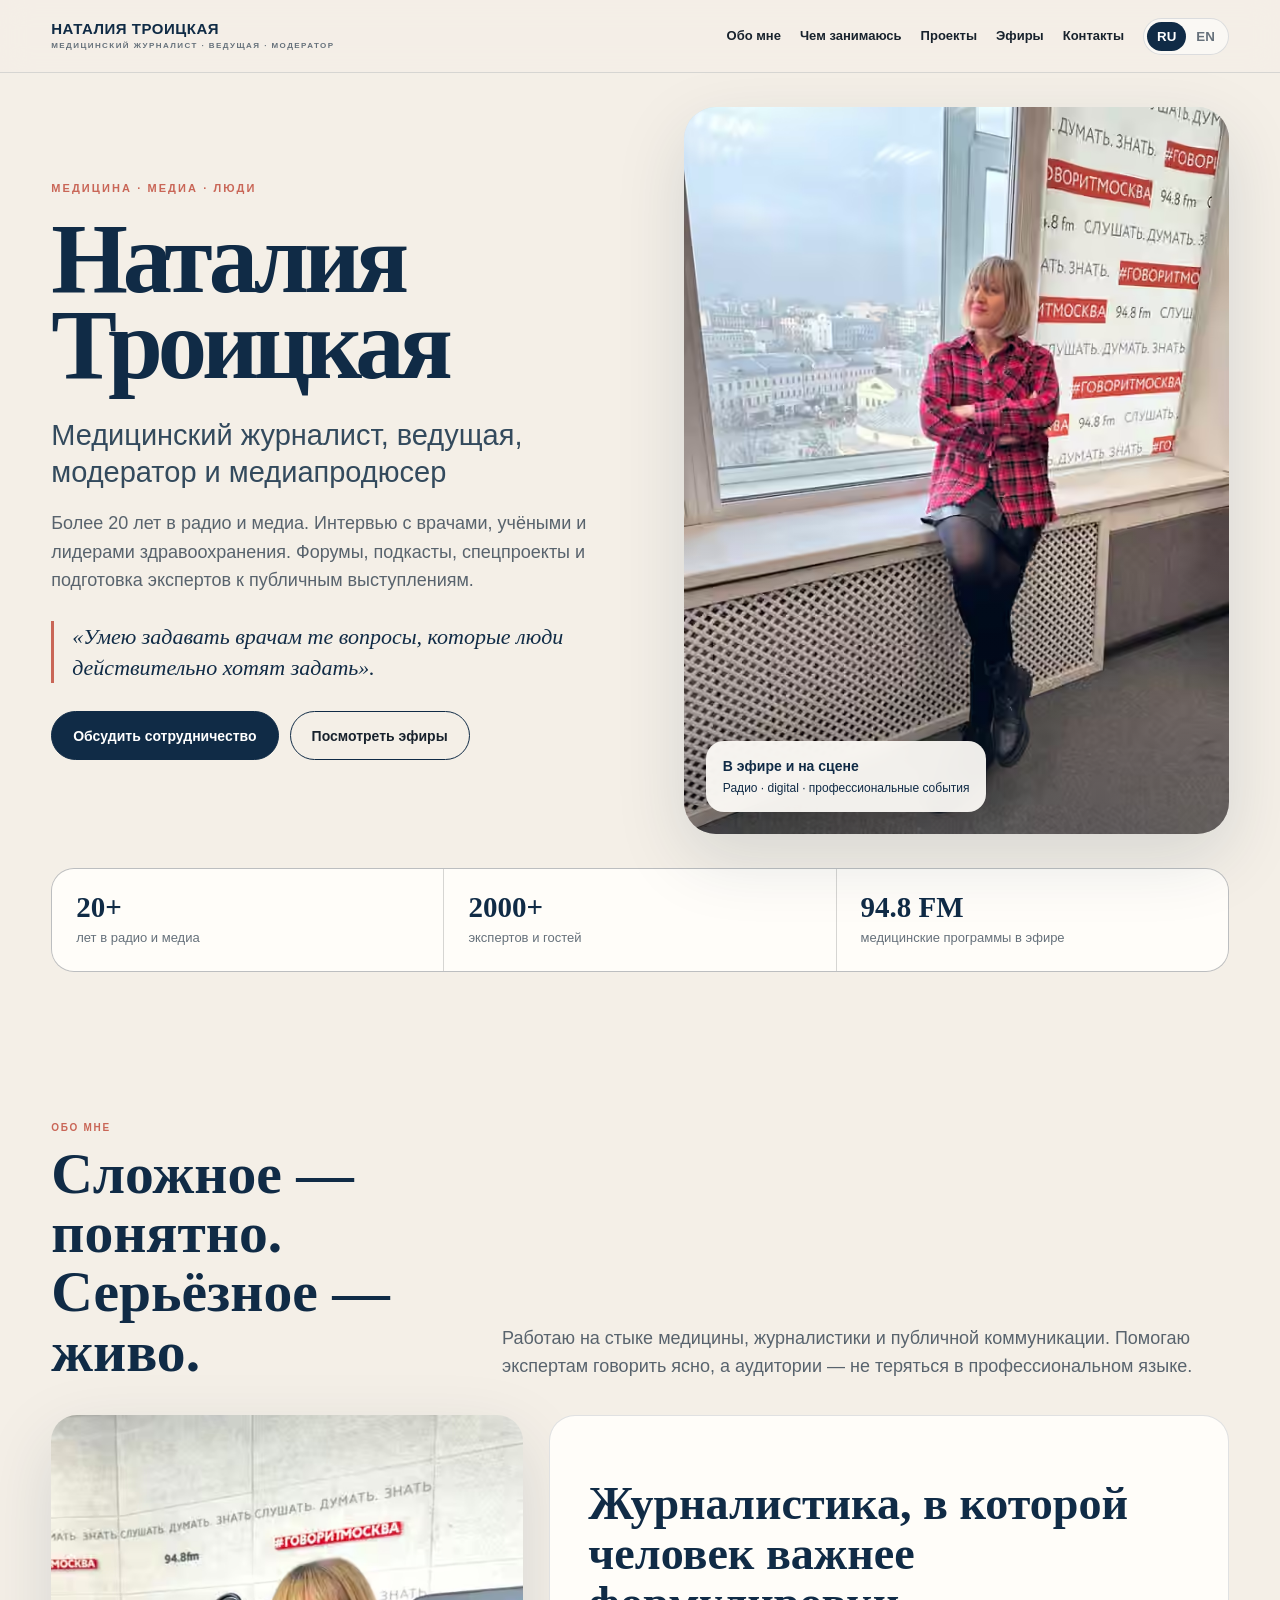
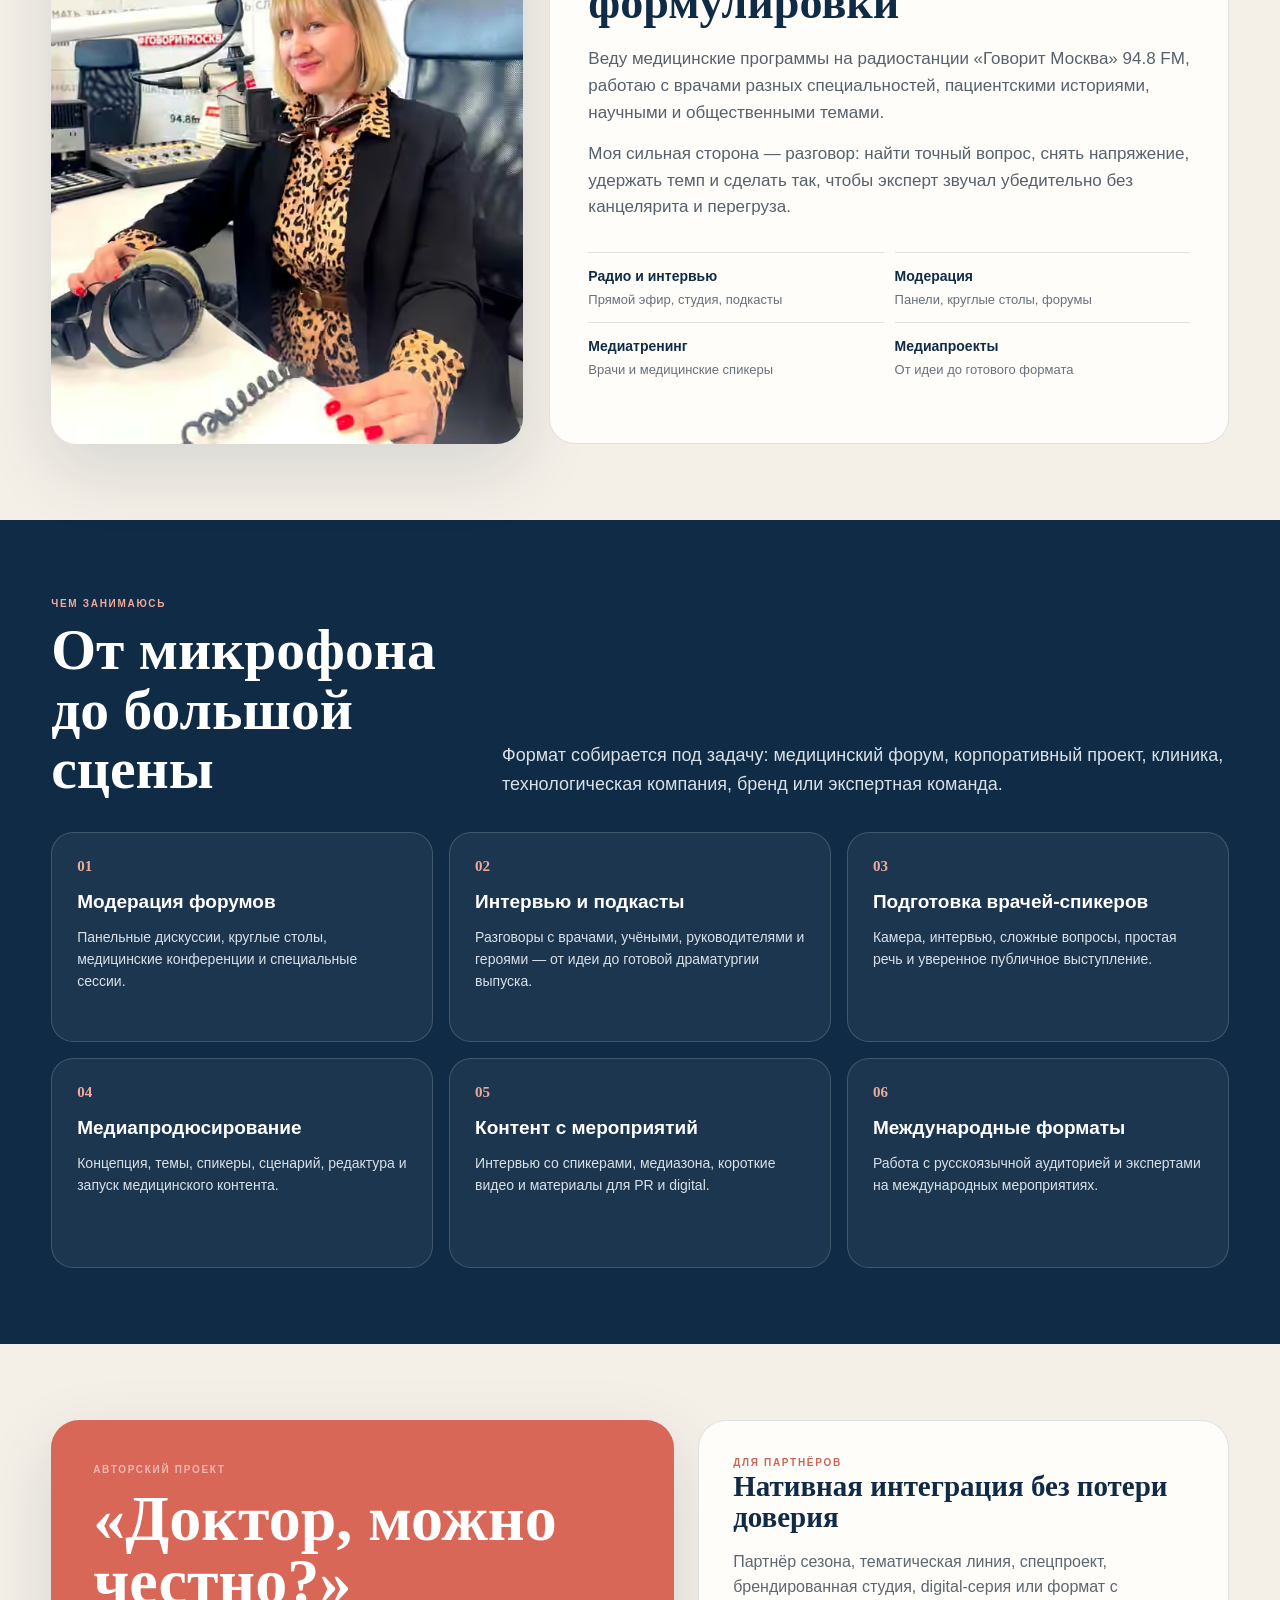
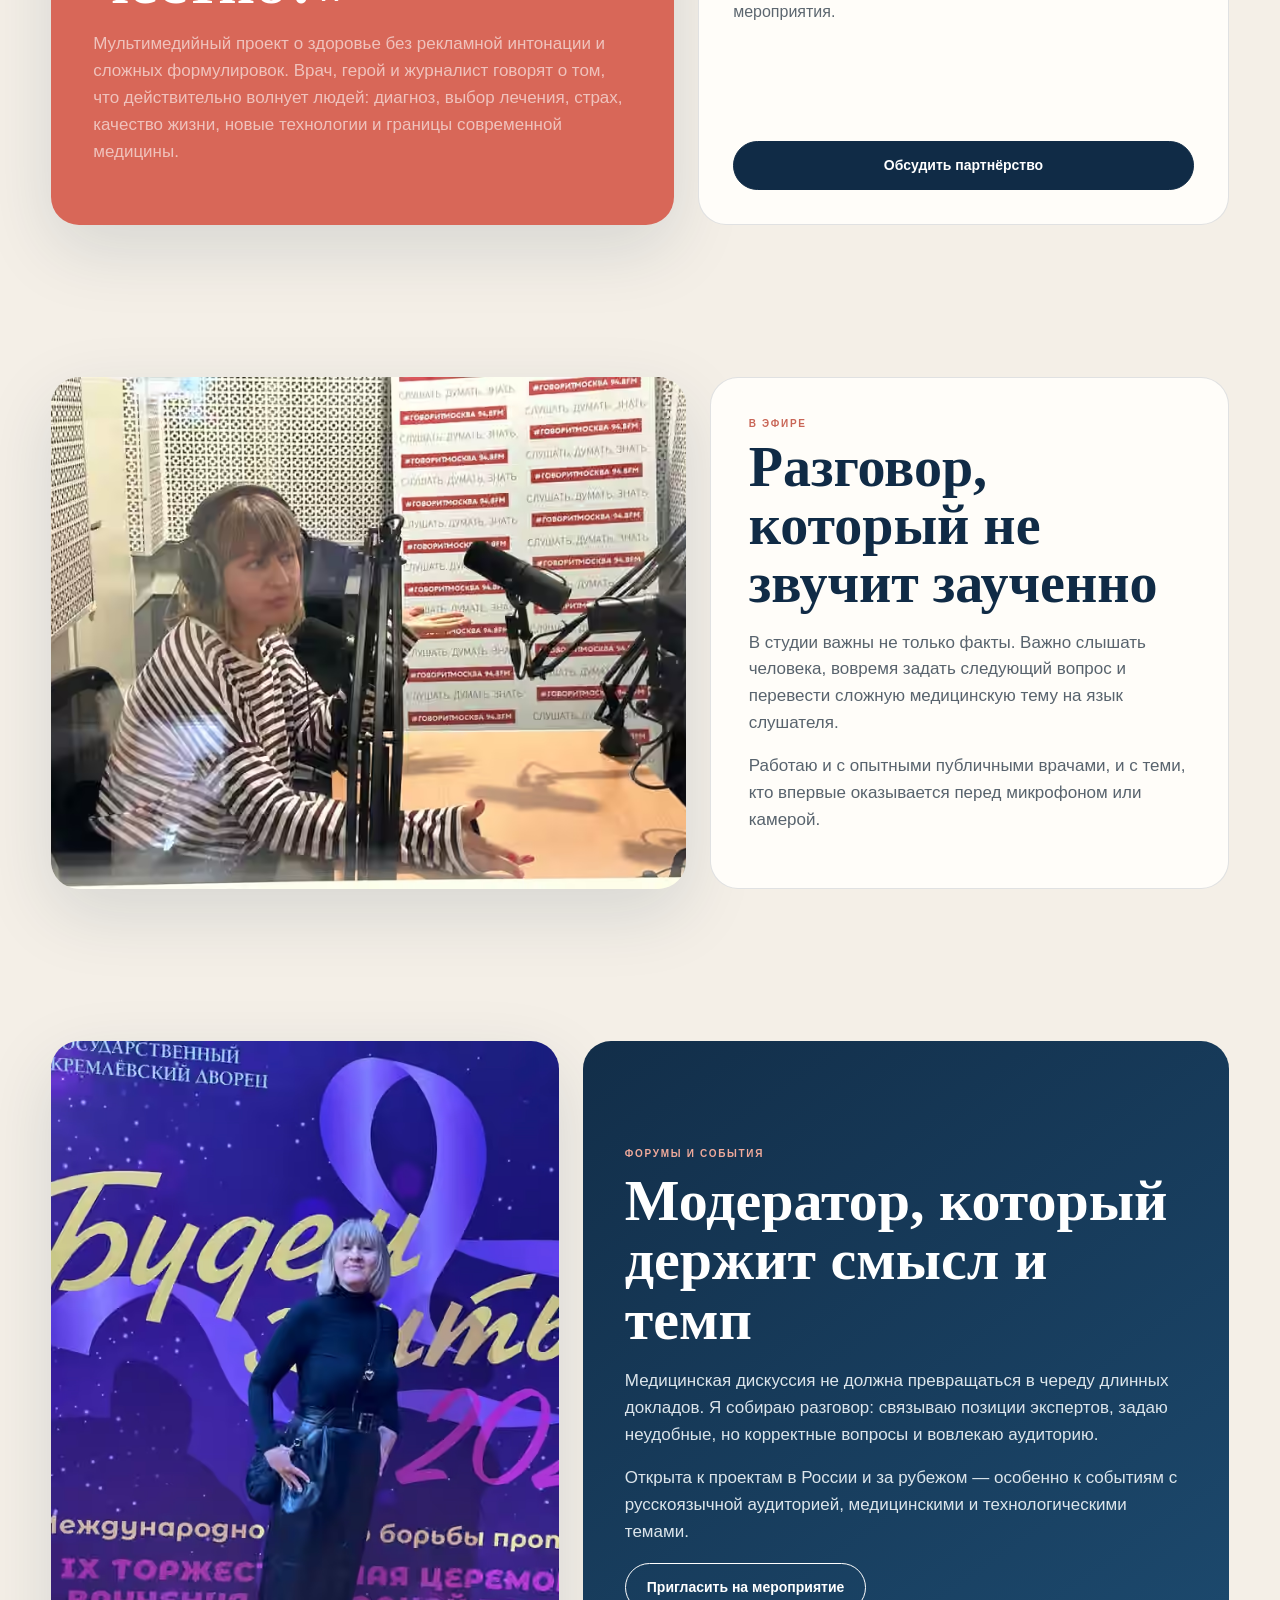
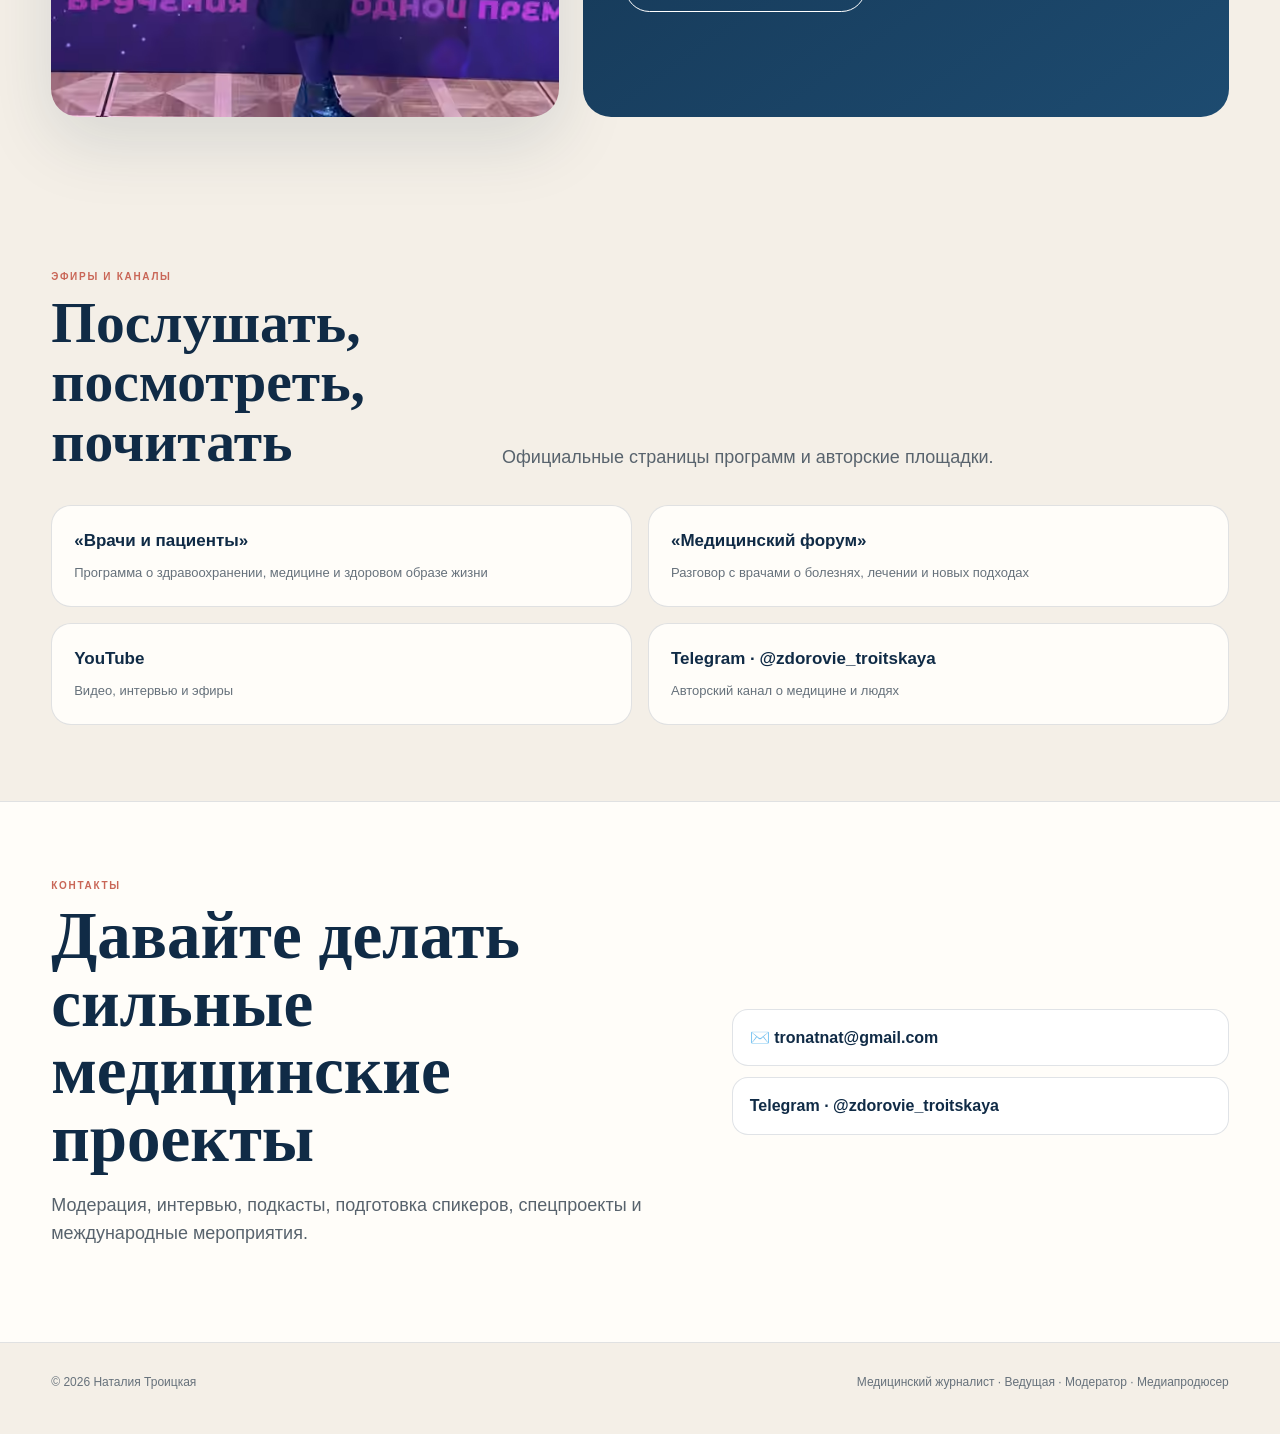
==== commit 69b9ad54: "Replace pixelated photos with sharper site images" ====
--- a/index.html
+++ b/index.html
@@ -11,7 +11,7 @@
 <meta property="og:url" content="https://natalia-troitskaya.com/">
 <meta property="og:title" content="Наталия Троицкая — медицинский журналист и модератор">
 <meta property="og:description" content="Медицина. Медиа. Люди. Интервью, форумы, подкасты и сильная публичная коммуникация.">
-<meta property="og:image" content="https://natalia-troitskaya.com/assets/hero.webp">
+<meta property="og:image" content="https://natalia-troitskaya.com/assets/hero.avif?v=20260924">
 <style>
 :root{--navy:#102b46;--navy2:#173d5e;--cream:#f4efe7;--paper:#fffdf9;--coral:#c96657;--gold:#b58b50;--ink:#18222d;--muted:#66717b;--line:rgba(16,43,70,.13);--shadow:0 24px 70px rgba(16,43,70,.13)}
 *{box-sizing:border-box}html{scroll-behavior:smooth}body{margin:0;background:var(--cream);color:var(--ink);font-family:-apple-system,BlinkMacSystemFont,"Segoe UI",Roboto,Arial,sans-serif;line-height:1.58}img{max-width:100%;display:block}a{color:inherit}.wrap{width:min(1180px,92vw);margin:auto}.serif{font-family:Georgia,"Times New Roman",serif}
@@ -55,7 +55,7 @@
 <div class="quote" data-i18n="heroQuote">«Умею задавать врачам те вопросы, которые люди действительно хотят задать».</div>
 <div class="actions"><a id="mailHero" class="btn primary" href="mailto:tronatnat@gmail.com" data-i18n="ctaCollab">Обсудить сотрудничество</a><a class="btn" href="#media" data-i18n="ctaMedia">Посмотреть эфиры</a></div>
 </div>
-<div class="hero-photo"><img src="assets/hero.webp" alt="" data-alt="heroAlt" fetchpriority="high"><div class="photo-tag"><strong data-i18n="heroTagTitle">В эфире и на сцене</strong><span data-i18n="heroTagText">Радио · digital · профессиональные события</span></div></div>
+<div class="hero-photo"><img src="assets/hero.avif?v=20260924" alt="" data-alt="heroAlt" fetchpriority="high"><div class="photo-tag"><strong data-i18n="heroTagTitle">В эфире и на сцене</strong><span data-i18n="heroTagText">Радио · digital · профессиональные события</span></div></div>
 </div>
 <div class="stats"><div class="stat"><b>20+</b><span data-i18n="stat1">лет в радио и медиа</span></div><div class="stat"><b>2000+</b><span data-i18n="stat2">экспертов и гостей</span></div><div class="stat"><b>94.8 FM</b><span data-i18n="stat3">медицинские программы в эфире</span></div></div>
 </div></section>
@@ -63,7 +63,7 @@
 <section id="about"><div class="wrap">
 <div class="section-head"><div><div class="kicker" data-i18n="aboutKicker">ОБО МНЕ</div><h2 data-i18n="aboutHead">Сложное — понятно. Серьёзное — живо.</h2></div><p data-i18n="aboutIntro">Работаю на стыке медицины, журналистики и публичной коммуникации. Помогаю экспертам говорить ясно, а аудитории — не теряться в профессиональном языке.</p></div>
 <div class="about-grid">
-<div class="portrait"><img src="assets/studio.webp" alt="" data-alt="studioAlt" loading="lazy"></div>
+<div class="portrait"><img src="assets/studio.avif?v=20260924" alt="" data-alt="studioAlt" loading="lazy"></div>
 <div class="about-card"><h3 data-i18n="aboutCardHead">Журналистика, в которой человек важнее формулировки</h3><p data-i18n="aboutP1">Веду медицинские программы на радиостанции «Говорит Москва» 94.8 FM, работаю с врачами разных специальностей, пациентскими историями, научными и общественными темами.</p><p data-i18n="aboutP2">Моя сильная сторона — разговор: найти точный вопрос, снять напряжение, удержать темп и сделать так, чтобы эксперт звучал убедительно без канцелярита и перегруза.</p><div class="mini-points"><div class="mini"><b data-i18n="mini1h">Радио и интервью</b><span data-i18n="mini1t">Прямой эфир, студия, подкасты</span></div><div class="mini"><b data-i18n="mini2h">Модерация</b><span data-i18n="mini2t">Панели, круглые столы, форумы</span></div><div class="mini"><b data-i18n="mini3h">Медиатренинг</b><span data-i18n="mini3t">Врачи и медицинские спикеры</span></div><div class="mini"><b data-i18n="mini4h">Медиапроекты</b><span data-i18n="mini4t">От идеи до готового формата</span></div></div></div>
 </div></div></section>
 
@@ -84,12 +84,12 @@
 </div></div></section>
 
 <section><div class="wrap"><div class="onair">
-<div class="onair-photo"><img src="assets/onair.webp" alt="" data-alt="onairAlt" loading="lazy"></div>
+<div class="onair-photo"><img src="assets/onair.avif?v=20260924" alt="" data-alt="onairAlt" loading="lazy"></div>
 <div class="onair-copy"><div class="kicker" data-i18n="onairKicker">В ЭФИРЕ</div><h2 data-i18n="onairHead">Разговор, который не звучит заученно</h2><p data-i18n="onairP1">В студии важны не только факты. Важно слышать человека, вовремя задать следующий вопрос и перевести сложную медицинскую тему на язык слушателя.</p><p data-i18n="onairP2">Работаю и с опытными публичными врачами, и с теми, кто впервые оказывается перед микрофоном или камерой.</p></div>
 </div></div></section>
 
 <section><div class="wrap"><div class="event">
-<div class="event-photo"><img src="assets/event.webp" alt="" data-alt="eventAlt" loading="lazy"></div>
+<div class="event-photo"><img src="assets/event.avif?v=20260924" alt="" data-alt="eventAlt" loading="lazy"></div>
 <div class="event-copy"><div class="kicker" data-i18n="eventKicker">ФОРУМЫ И СОБЫТИЯ</div><h2 data-i18n="eventHead">Модератор, который держит смысл и темп</h2><p data-i18n="eventP1">Медицинская дискуссия не должна превращаться в череду длинных докладов. Я собираю разговор: связываю позиции экспертов, задаю неудобные, но корректные вопросы и вовлекаю аудиторию.</p><p data-i18n="eventP2">Открыта к проектам в России и за рубежом — особенно к событиям с русскоязычной аудиторией, медицинскими и технологическими темами.</p><a id="mailEvent" class="btn" style="border-color:#fff;color:#fff;width:max-content" href="mailto:tronatnat@gmail.com" data-i18n="eventCta">Пригласить на мероприятие</a></div>
 </div></div></section>
 
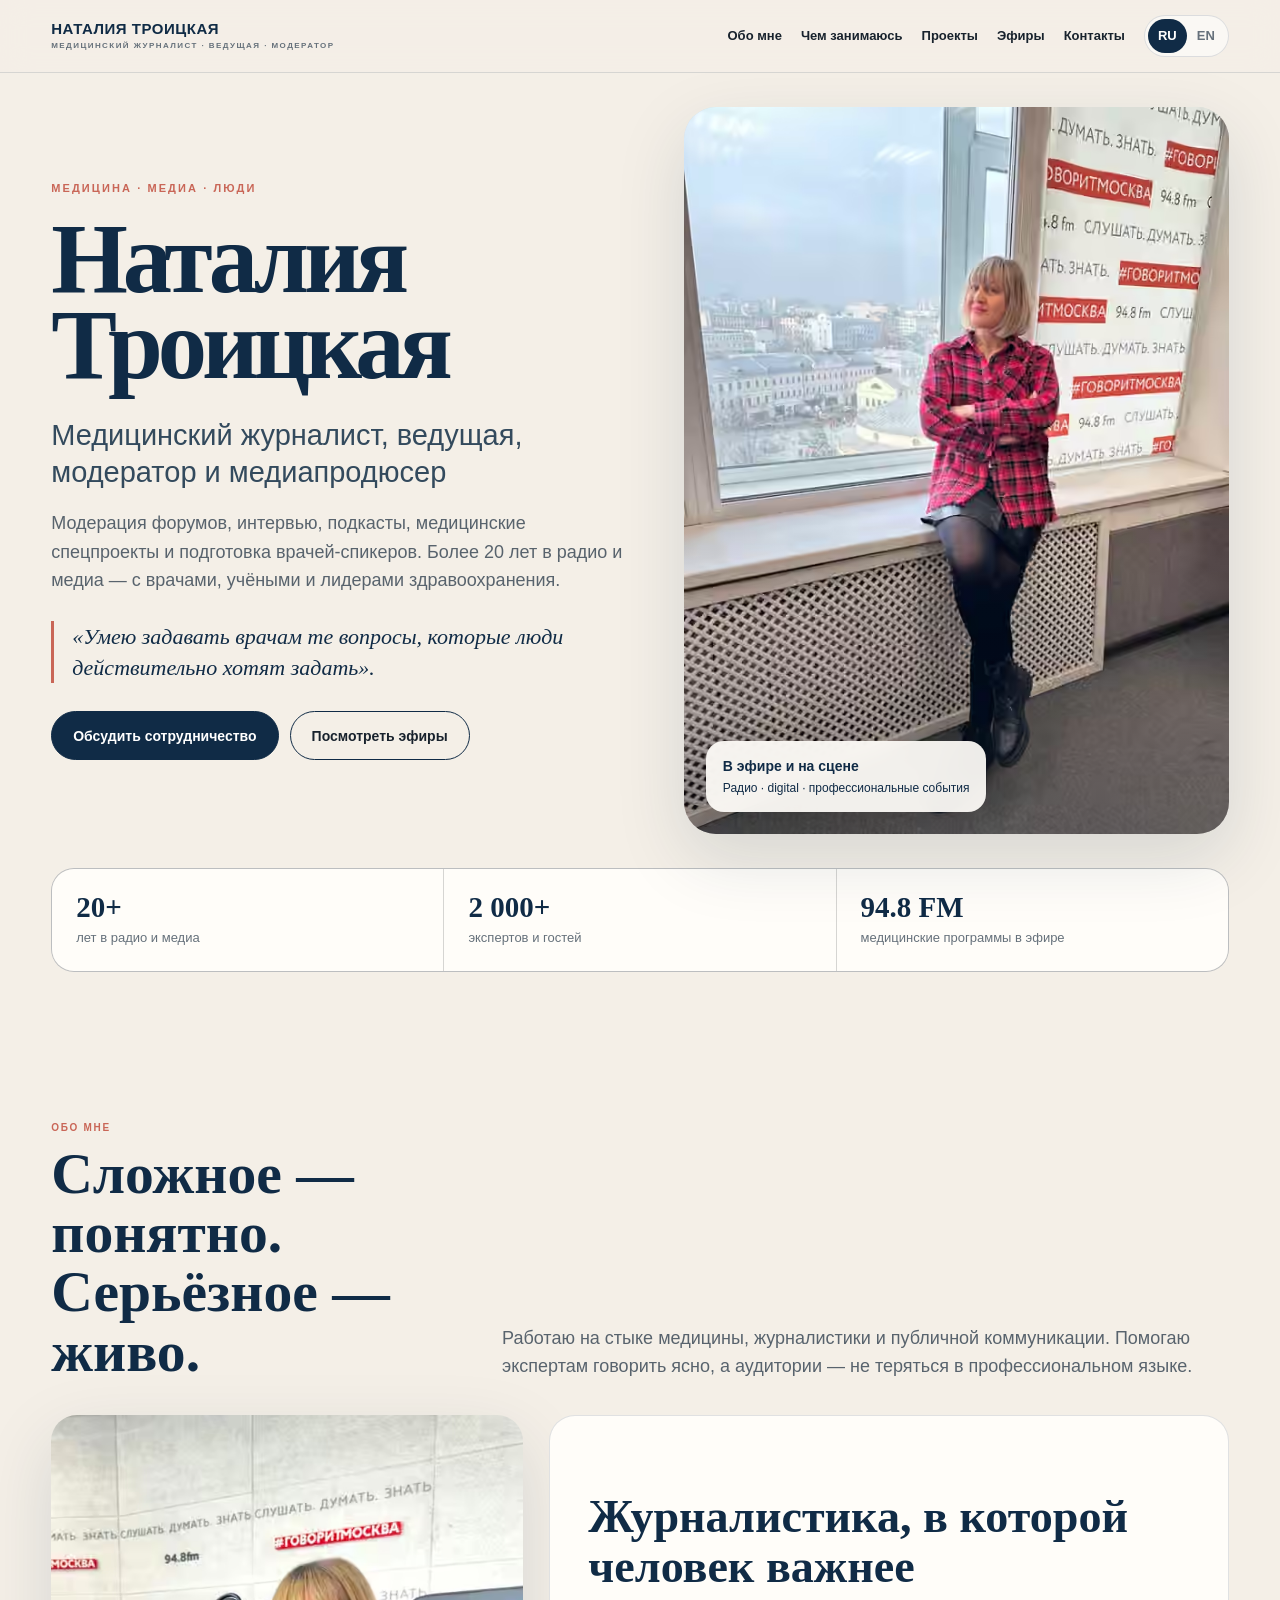
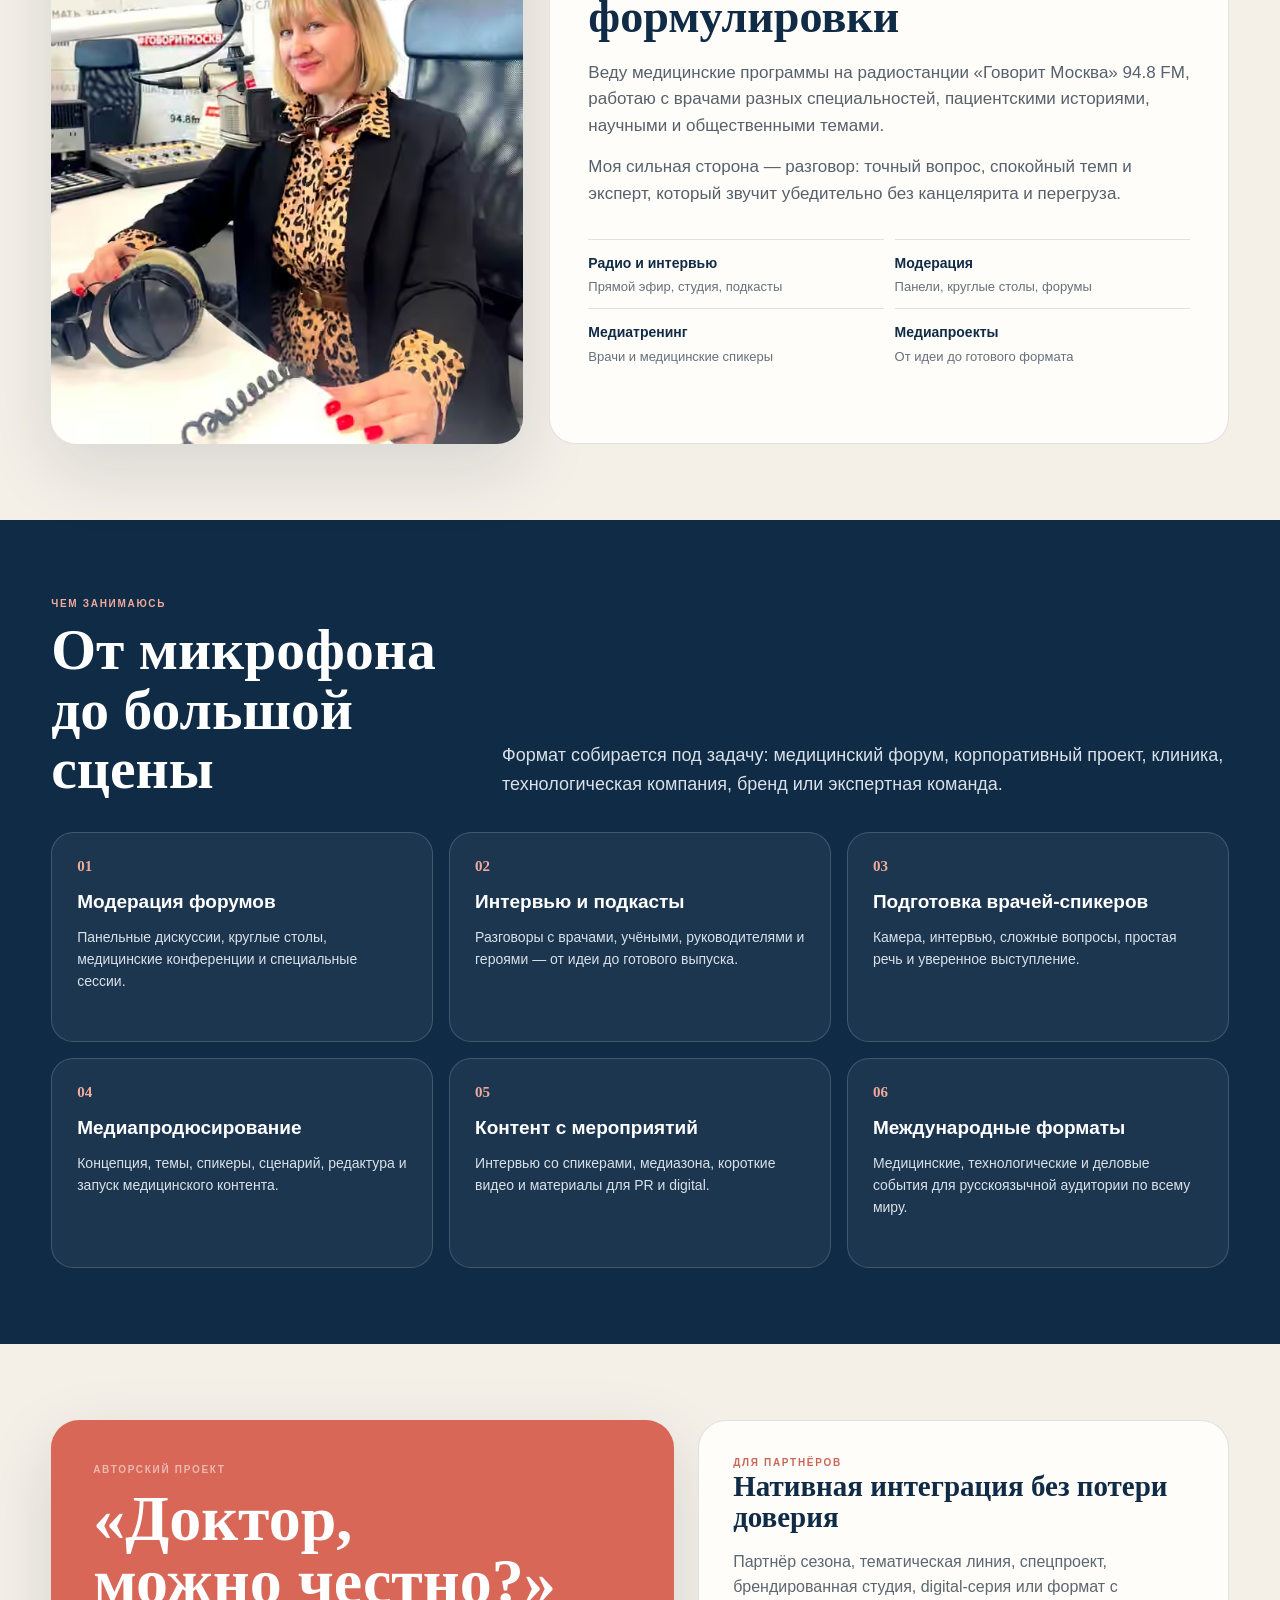
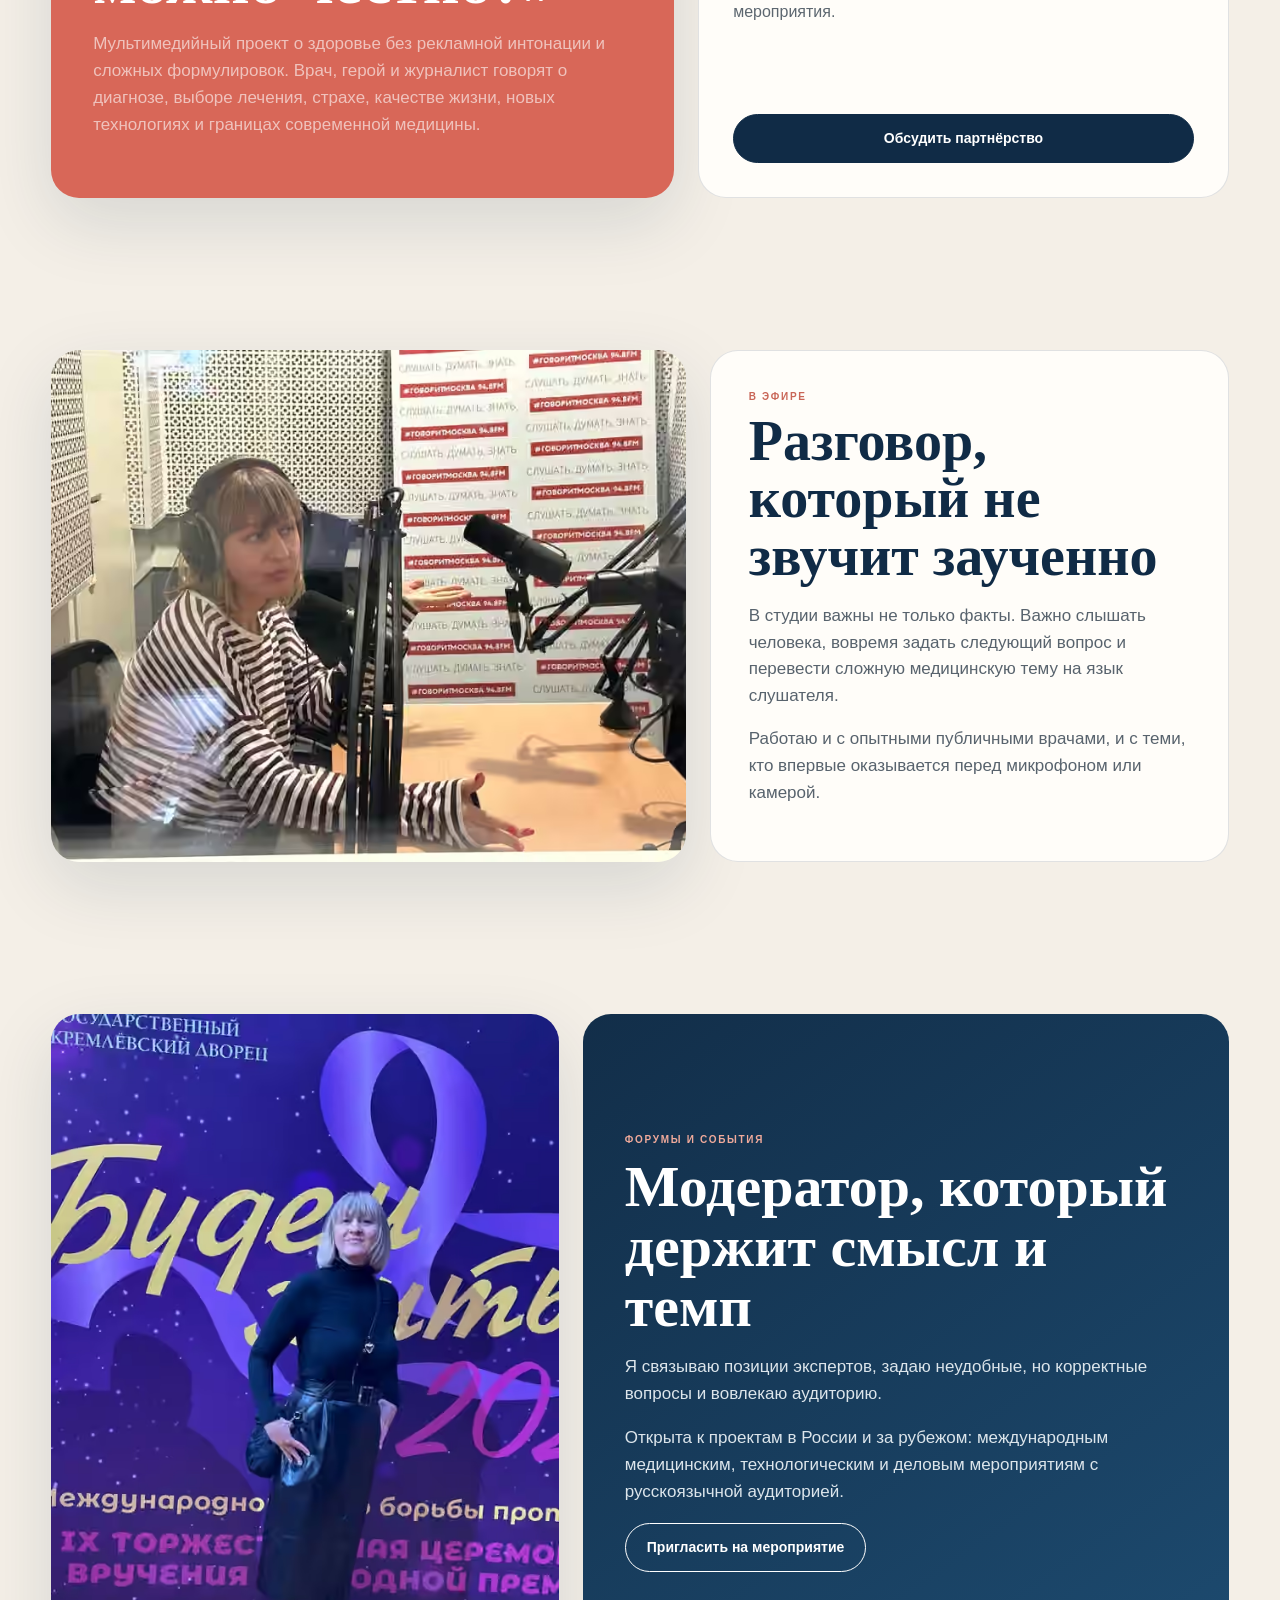
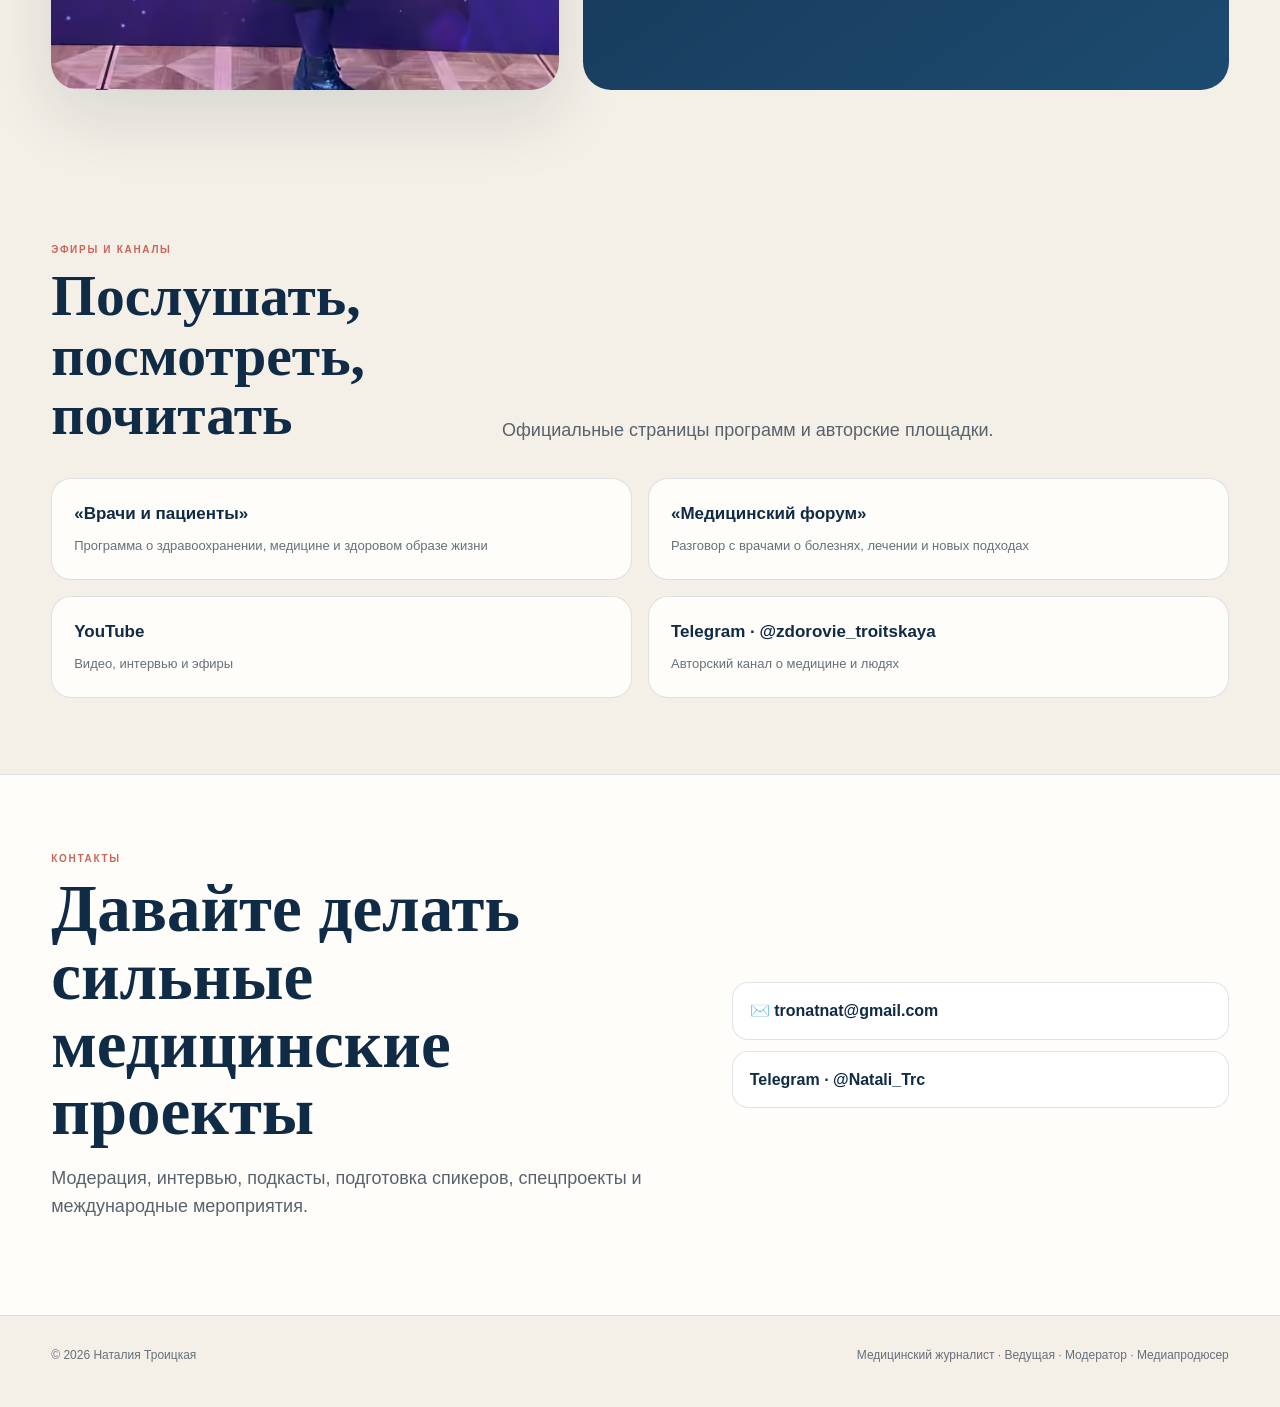
==== commit 18aa5200: "Update index.html" ====
--- a/index.html
+++ b/index.html
@@ -1,163 +1,16 @@
-<!doctype html>
-<html lang="ru">
-<head>
-<meta charset="utf-8">
-<meta name="viewport" content="width=device-width,initial-scale=1">
-<title>Наталия Троицкая — медицинский журналист, ведущая и модератор</title>
-<meta name="description" content="Наталия Троицкая — медицинский журналист, ведущая, модератор и медиапродюсер. Интервью, подкасты, медицинские форумы, спецпроекты и подготовка врачей-спикеров.">
-<meta name="theme-color" content="#102b46">
-<link rel="canonical" href="https://natalia-troitskaya.com/">
-<meta property="og:type" content="website">
-<meta property="og:url" content="https://natalia-troitskaya.com/">
-<meta property="og:title" content="Наталия Троицкая — медицинский журналист и модератор">
-<meta property="og:description" content="Медицина. Медиа. Люди. Интервью, форумы, подкасты и сильная публичная коммуникация.">
-<meta property="og:image" content="https://natalia-troitskaya.com/assets/hero.avif?v=20260924">
-<style>
-:root{--navy:#102b46;--navy2:#173d5e;--cream:#f4efe7;--paper:#fffdf9;--coral:#c96657;--gold:#b58b50;--ink:#18222d;--muted:#66717b;--line:rgba(16,43,70,.13);--shadow:0 24px 70px rgba(16,43,70,.13)}
-*{box-sizing:border-box}html{scroll-behavior:smooth}body{margin:0;background:var(--cream);color:var(--ink);font-family:-apple-system,BlinkMacSystemFont,"Segoe UI",Roboto,Arial,sans-serif;line-height:1.58}img{max-width:100%;display:block}a{color:inherit}.wrap{width:min(1180px,92vw);margin:auto}.serif{font-family:Georgia,"Times New Roman",serif}
-.top{position:sticky;top:0;z-index:50;background:rgba(244,239,231,.94);backdrop-filter:blur(15px);border-bottom:1px solid var(--line)}.nav{height:72px;display:flex;align-items:center;justify-content:space-between;gap:18px}.brand{text-decoration:none;color:var(--navy);font-weight:900;letter-spacing:.035em;font-size:15px;line-height:1.05}.brand small{display:block;margin-top:5px;font-size:8px;letter-spacing:.18em;color:var(--muted);font-weight:750}.links{display:flex;align-items:center;gap:19px;font-size:13px;font-weight:700}.links>a{text-decoration:none}.links>a:hover{color:var(--coral)}.lang{display:flex;border:1px solid var(--line);border-radius:99px;padding:3px;background:#fff8}.lang button{border:0;background:transparent;padding:7px 10px;border-radius:99px;font-weight:900;cursor:pointer;color:var(--muted)}.lang button.active{background:var(--navy);color:#fff}
-.hero{padding:34px 0 72px;overflow:hidden}.hero-grid{display:grid;grid-template-columns:1.03fr .97fr;gap:54px;align-items:center}.hero-copy{padding:42px 0}.eyebrow{text-transform:uppercase;letter-spacing:.19em;font-size:11px;font-weight:900;color:var(--coral);margin-bottom:18px}.hero h1{font:700 clamp(54px,7.7vw,104px)/.88 Georgia,"Times New Roman",serif;letter-spacing:-.052em;color:var(--navy);margin:0}.hero-role{font-size:clamp(20px,2.3vw,29px);line-height:1.28;color:#334a5d;margin:28px 0 18px;max-width:720px}.lede{font-size:18px;color:#58636d;max-width:680px;margin:0}.quote{font:italic 22px/1.42 Georgia,"Times New Roman",serif;color:var(--navy);border-left:3px solid var(--coral);padding-left:18px;margin:26px 0 28px;max-width:650px}.actions{display:flex;gap:11px;flex-wrap:wrap}.btn{display:inline-flex;align-items:center;justify-content:center;min-height:49px;padding:0 21px;border:1px solid var(--navy);border-radius:99px;text-decoration:none;font-size:14px;font-weight:850;transition:.18s ease}.btn.primary{background:var(--navy);color:#fff}.btn:hover{transform:translateY(-2px);box-shadow:0 10px 28px rgba(16,43,70,.13)}
-.hero-photo{position:relative;border-radius:32px;overflow:hidden;box-shadow:var(--shadow);min-height:650px;background:#ddd}.hero-photo img{width:100%;height:100%;min-height:650px;object-fit:cover;object-position:center 40%}.hero-photo:after{content:"";position:absolute;inset:0;background:linear-gradient(180deg,transparent 55%,rgba(8,25,41,.36))}.photo-tag{position:absolute;z-index:2;left:22px;bottom:22px;background:rgba(255,253,249,.93);backdrop-filter:blur(9px);border-radius:18px;padding:14px 17px;color:var(--navy);font-size:12px;box-shadow:0 12px 35px rgba(0,0,0,.13)}.photo-tag strong{display:block;font-size:14px;margin-bottom:2px}
-.stats{display:grid;grid-template-columns:repeat(3,1fr);gap:1px;background:var(--line);border:1px solid var(--line);border-radius:23px;overflow:hidden;margin-top:34px}.stat{background:var(--paper);padding:22px 24px}.stat b{display:block;color:var(--navy);font:700 29px Georgia,serif}.stat span{font-size:13px;color:var(--muted)}
-section{padding:76px 0}.section-head{display:grid;grid-template-columns:.72fr 1.28fr;gap:42px;align-items:end;margin-bottom:34px}.kicker{text-transform:uppercase;letter-spacing:.17em;color:var(--coral);font-size:10px;font-weight:900}.section-head h2{font:700 clamp(34px,4.5vw,58px)/1.03 Georgia,serif;color:var(--navy);margin:8px 0 0}.section-head p{margin:0;color:#58636d;font-size:18px;max-width:760px}
-.about-grid{display:grid;grid-template-columns:.82fr 1.18fr;gap:26px;align-items:stretch}.portrait{border-radius:26px;overflow:hidden;min-height:540px;box-shadow:var(--shadow)}.portrait img{height:100%;width:100%;object-fit:cover;object-position:center 42%}.about-card{background:var(--paper);border:1px solid var(--line);border-radius:26px;padding:38px;display:flex;flex-direction:column;justify-content:center}.about-card h3{font:700 clamp(30px,3.6vw,48px)/1.08 Georgia,serif;color:var(--navy);margin:0 0 18px}.about-card p{font-size:17px;color:#56616b;margin:0 0 14px}.mini-points{display:grid;grid-template-columns:1fr 1fr;gap:11px;margin-top:17px}.mini{border-top:1px solid var(--line);padding-top:12px;font-size:13px;color:var(--muted)}.mini b{display:block;color:var(--navy);font-size:14px;margin-bottom:3px}
-.services{background:var(--navy);color:#fff}.services .kicker{color:#f0aa9b}.services .section-head h2{color:#fff}.services .section-head p{color:#d8e1e8}.cards{display:grid;grid-template-columns:repeat(3,1fr);gap:16px}.card{border:1px solid rgba(255,255,255,.16);border-radius:22px;padding:25px;background:rgba(255,255,255,.055);min-height:210px}.card .num{font:700 15px Georgia,serif;color:#f0aa9b}.card h3{margin:12px 0 9px;font-size:19px}.card p{margin:0;color:#d8e1e8;font-size:14px}
-.project{display:grid;grid-template-columns:1.08fr .92fr;gap:24px;align-items:stretch}.project-main{background:#d86758;color:#fff;border-radius:28px;padding:42px;box-shadow:var(--shadow)}.project-main h2{font:700 clamp(38px,5vw,65px)/.98 Georgia,serif;margin:10px 0 18px}.project-main p{font-size:17px;color:#fff9}.project-side{background:var(--paper);border:1px solid var(--line);border-radius:28px;padding:34px;display:flex;flex-direction:column;justify-content:space-between}.project-side h3{font:700 29px/1.08 Georgia,serif;color:var(--navy);margin:0 0 15px}.project-side p{color:#5d6770;margin:0 0 18px}
-.onair{display:grid;grid-template-columns:1.1fr .9fr;gap:24px;align-items:stretch}.onair-photo{border-radius:28px;overflow:hidden;box-shadow:var(--shadow);min-height:460px}.onair-photo img{width:100%;height:100%;object-fit:cover;object-position:center}.onair-copy{background:var(--paper);border:1px solid var(--line);border-radius:28px;padding:38px;display:flex;flex-direction:column;justify-content:center}.onair-copy h2{font:700 clamp(34px,4.5vw,56px)/1.03 Georgia,serif;color:var(--navy);margin:8px 0 17px}.onair-copy p{color:#58636d;font-size:17px;margin:0 0 16px}
-.event{display:grid;grid-template-columns:.88fr 1.12fr;gap:24px;align-items:stretch}.event-photo{border-radius:28px;overflow:hidden;box-shadow:var(--shadow);min-height:560px}.event-photo img{width:100%;height:100%;object-fit:cover;object-position:center 42%}.event-copy{border-radius:28px;padding:42px;background:linear-gradient(145deg,#122e49,#1d4b70);color:#fff;display:flex;flex-direction:column;justify-content:center}.event-copy .kicker{color:#f0aa9b}.event-copy h2{font:700 clamp(35px,4.6vw,58px)/1.03 Georgia,serif;margin:9px 0 18px}.event-copy p{color:#dce5eb;font-size:17px;margin:0 0 17px}
-.media-grid{display:grid;grid-template-columns:repeat(2,1fr);gap:16px}.media-link{background:var(--paper);border:1px solid var(--line);border-radius:20px;padding:22px;text-decoration:none;transition:.18s ease}.media-link:hover{transform:translateY(-2px);box-shadow:var(--shadow)}.media-link b{display:block;color:var(--navy);font-size:17px;margin-bottom:4px}.media-link span{color:var(--muted);font-size:13px}
-.contact{background:var(--paper);border-top:1px solid var(--line);border-bottom:1px solid var(--line)}.contact-grid{display:grid;grid-template-columns:1.12fr .88fr;gap:48px;align-items:center}.contact h2{font:700 clamp(38px,5.4vw,67px)/1.01 Georgia,serif;color:var(--navy);margin:8px 0 18px}.contact p{font-size:18px;color:#58636d;max-width:700px}.contact-list{display:grid;gap:11px}.contact-list a{background:#fff;border:1px solid var(--line);border-radius:16px;padding:15px 17px;text-decoration:none;color:var(--navy);font-weight:800}.contact-list a:hover{border-color:var(--coral)}
-footer{padding:30px 0 42px;color:var(--muted);font-size:12px}.foot{display:flex;justify-content:space-between;gap:18px;flex-wrap:wrap}
-@media(max-width:900px){.links>a{display:none}.hero-grid,.section-head,.about-grid,.project,.onair,.event,.contact-grid{grid-template-columns:1fr}.hero{padding-top:18px}.hero-copy{padding:26px 0 0}.hero-photo,.hero-photo img{min-height:520px}.cards{grid-template-columns:1fr 1fr}.section-head{gap:12px}.portrait{min-height:500px}.event-photo{min-height:500px}}
-@media(max-width:620px){.wrap{width:min(92vw,560px)}.nav{height:66px}.brand{font-size:12px}.brand small{font-size:7px}.hero h1{font-size:55px}.hero-role{font-size:21px}.lede{font-size:16px}.quote{font-size:19px}.hero-photo,.hero-photo img{min-height:480px}.stats{grid-template-columns:1fr}.cards,.media-grid,.mini-points{grid-template-columns:1fr}.project-main,.project-side,.onair-copy,.event-copy,.about-card{padding:28px}section{padding:60px 0}}
-</style>
-</head>
-<body id="top">
-<header class="top"><div class="wrap nav">
-<a class="brand" href="#top"><span data-i18n="brand">НАТАЛИЯ ТРОИЦКАЯ</span><small data-i18n="brandSub">МЕДИЦИНСКИЙ ЖУРНАЛИСТ · ВЕДУЩАЯ · МОДЕРАТОР</small></a>
-<nav class="links">
-<a href="#about" data-i18n="navAbout">Обо мне</a>
-<a href="#work" data-i18n="navWork">Чем занимаюсь</a>
-<a href="#project" data-i18n="navProject">Проекты</a>
-<a href="#media" data-i18n="navMedia">Эфиры</a>
-<a href="#contact" data-i18n="navContact">Контакты</a>
-<div class="lang"><button id="lang-ru" class="active" onclick="setLang('ru')">RU</button><button id="lang-en" onclick="setLang('en')">EN</button></div>
-</nav></div></header>
-
-<main>
-<section class="hero"><div class="wrap">
-<div class="hero-grid">
-<div class="hero-copy">
-<div class="eyebrow" data-i18n="heroEye">МЕДИЦИНА · МЕДИА · ЛЮДИ</div>
-<h1 data-i18n="heroName">Наталия<br>Троицкая</h1>
-<div class="hero-role" data-i18n="heroRole">Медицинский журналист, ведущая, модератор и медиапродюсер</div>
-<p class="lede" data-i18n="heroText">Более 20 лет в радио и медиа. Интервью с врачами, учёными и лидерами здравоохранения. Форумы, подкасты, спецпроекты и подготовка экспертов к публичным выступлениям.</p>
-<div class="quote" data-i18n="heroQuote">«Умею задавать врачам те вопросы, которые люди действительно хотят задать».</div>
-<div class="actions"><a id="mailHero" class="btn primary" href="mailto:tronatnat@gmail.com" data-i18n="ctaCollab">Обсудить сотрудничество</a><a class="btn" href="#media" data-i18n="ctaMedia">Посмотреть эфиры</a></div>
-</div>
-<div class="hero-photo"><img src="assets/hero.avif?v=20260924" alt="" data-alt="heroAlt" fetchpriority="high"><div class="photo-tag"><strong data-i18n="heroTagTitle">В эфире и на сцене</strong><span data-i18n="heroTagText">Радио · digital · профессиональные события</span></div></div>
-</div>
-<div class="stats"><div class="stat"><b>20+</b><span data-i18n="stat1">лет в радио и медиа</span></div><div class="stat"><b>2000+</b><span data-i18n="stat2">экспертов и гостей</span></div><div class="stat"><b>94.8 FM</b><span data-i18n="stat3">медицинские программы в эфире</span></div></div>
-</div></section>
-
-<section id="about"><div class="wrap">
-<div class="section-head"><div><div class="kicker" data-i18n="aboutKicker">ОБО МНЕ</div><h2 data-i18n="aboutHead">Сложное — понятно. Серьёзное — живо.</h2></div><p data-i18n="aboutIntro">Работаю на стыке медицины, журналистики и публичной коммуникации. Помогаю экспертам говорить ясно, а аудитории — не теряться в профессиональном языке.</p></div>
-<div class="about-grid">
-<div class="portrait"><img src="assets/studio.avif?v=20260924" alt="" data-alt="studioAlt" loading="lazy"></div>
-<div class="about-card"><h3 data-i18n="aboutCardHead">Журналистика, в которой человек важнее формулировки</h3><p data-i18n="aboutP1">Веду медицинские программы на радиостанции «Говорит Москва» 94.8 FM, работаю с врачами разных специальностей, пациентскими историями, научными и общественными темами.</p><p data-i18n="aboutP2">Моя сильная сторона — разговор: найти точный вопрос, снять напряжение, удержать темп и сделать так, чтобы эксперт звучал убедительно без канцелярита и перегруза.</p><div class="mini-points"><div class="mini"><b data-i18n="mini1h">Радио и интервью</b><span data-i18n="mini1t">Прямой эфир, студия, подкасты</span></div><div class="mini"><b data-i18n="mini2h">Модерация</b><span data-i18n="mini2t">Панели, круглые столы, форумы</span></div><div class="mini"><b data-i18n="mini3h">Медиатренинг</b><span data-i18n="mini3t">Врачи и медицинские спикеры</span></div><div class="mini"><b data-i18n="mini4h">Медиапроекты</b><span data-i18n="mini4t">От идеи до готового формата</span></div></div></div>
-</div></div></section>
-
-<section class="services" id="work"><div class="wrap">
-<div class="section-head"><div><div class="kicker" data-i18n="workKicker">ЧЕМ ЗАНИМАЮСЬ</div><h2 data-i18n="workHead">От микрофона до большой сцены</h2></div><p data-i18n="workIntro">Формат собирается под задачу: медицинский форум, корпоративный проект, клиника, технологическая компания, бренд или экспертная команда.</p></div>
-<div class="cards">
-<div class="card"><div class="num">01</div><h3 data-i18n="s1h">Модерация форумов</h3><p data-i18n="s1t">Панельные дискуссии, круглые столы, медицинские конференции и специальные сессии.</p></div>
-<div class="card"><div class="num">02</div><h3 data-i18n="s2h">Интервью и подкасты</h3><p data-i18n="s2t">Разговоры с врачами, учёными, руководителями и героями — от идеи до готовой драматургии выпуска.</p></div>
-<div class="card"><div class="num">03</div><h3 data-i18n="s3h">Подготовка врачей-спикеров</h3><p data-i18n="s3t">Камера, интервью, сложные вопросы, простая речь и уверенное публичное выступление.</p></div>
-<div class="card"><div class="num">04</div><h3 data-i18n="s4h">Медиапродюсирование</h3><p data-i18n="s4t">Концепция, темы, спикеры, сценарий, редактура и запуск медицинского контента.</p></div>
-<div class="card"><div class="num">05</div><h3 data-i18n="s5h">Контент с мероприятий</h3><p data-i18n="s5t">Интервью со спикерами, медиазона, короткие видео и материалы для PR и digital.</p></div>
-<div class="card"><div class="num">06</div><h3 data-i18n="s6h">Международные форматы</h3><p data-i18n="s6t">Работа с русскоязычной аудиторией и экспертами на международных мероприятиях.</p></div>
-</div></div></section>
-
-<section id="project"><div class="wrap"><div class="project">
-<div class="project-main"><div class="kicker" style="color:#fff8" data-i18n="projectKicker">АВТОРСКИЙ ПРОЕКТ</div><h2 data-i18n="projectTitle">«Доктор, можно честно?»</h2><p data-i18n="projectText">Мультимедийный проект о здоровье без рекламной интонации и сложных формулировок. Врач, герой и журналист говорят о том, что действительно волнует людей: диагноз, выбор лечения, страх, качество жизни, новые технологии и границы современной медицины.</p></div>
-<div class="project-side"><div><div class="kicker" data-i18n="partnerKicker">ДЛЯ ПАРТНЁРОВ</div><h3 data-i18n="partnerHead">Нативная интеграция без потери доверия</h3><p data-i18n="partnerText">Партнёр сезона, тематическая линия, спецпроект, брендированная студия, digital-серия или формат с мероприятия.</p></div><a id="mailProject" class="btn primary" href="mailto:tronatnat@gmail.com" data-i18n="partnerCta">Обсудить партнёрство</a></div>
-</div></div></section>
-
-<section><div class="wrap"><div class="onair">
-<div class="onair-photo"><img src="assets/onair.avif?v=20260924" alt="" data-alt="onairAlt" loading="lazy"></div>
-<div class="onair-copy"><div class="kicker" data-i18n="onairKicker">В ЭФИРЕ</div><h2 data-i18n="onairHead">Разговор, который не звучит заученно</h2><p data-i18n="onairP1">В студии важны не только факты. Важно слышать человека, вовремя задать следующий вопрос и перевести сложную медицинскую тему на язык слушателя.</p><p data-i18n="onairP2">Работаю и с опытными публичными врачами, и с теми, кто впервые оказывается перед микрофоном или камерой.</p></div>
-</div></div></section>
-
-<section><div class="wrap"><div class="event">
-<div class="event-photo"><img src="assets/event.avif?v=20260924" alt="" data-alt="eventAlt" loading="lazy"></div>
-<div class="event-copy"><div class="kicker" data-i18n="eventKicker">ФОРУМЫ И СОБЫТИЯ</div><h2 data-i18n="eventHead">Модератор, который держит смысл и темп</h2><p data-i18n="eventP1">Медицинская дискуссия не должна превращаться в череду длинных докладов. Я собираю разговор: связываю позиции экспертов, задаю неудобные, но корректные вопросы и вовлекаю аудиторию.</p><p data-i18n="eventP2">Открыта к проектам в России и за рубежом — особенно к событиям с русскоязычной аудиторией, медицинскими и технологическими темами.</p><a id="mailEvent" class="btn" style="border-color:#fff;color:#fff;width:max-content" href="mailto:tronatnat@gmail.com" data-i18n="eventCta">Пригласить на мероприятие</a></div>
-</div></div></section>
-
-<section id="media"><div class="wrap">
-<div class="section-head"><div><div class="kicker" data-i18n="mediaKicker">ЭФИРЫ И КАНАЛЫ</div><h2 data-i18n="mediaHead">Послушать, посмотреть, почитать</h2></div><p data-i18n="mediaIntro">Официальные страницы программ и авторские площадки.</p></div>
-<div class="media-grid">
-<a class="media-link" href="https://govoritmoskva.ru/broadcasts/151/" target="_blank" rel="noopener"><b data-i18n="m1h">«Врачи и пациенты»</b><span data-i18n="m1t">Программа о здравоохранении, медицине и здоровом образе жизни</span></a>
-<a class="media-link" href="https://govoritmoskva.ru/broadcasts/266/" target="_blank" rel="noopener"><b data-i18n="m2h">«Медицинский форум»</b><span data-i18n="m2t">Разговор с врачами о болезнях, лечении и новых подходах</span></a>
-<a class="media-link" href="https://www.youtube.com/results?search_query=%D0%93%D0%BE%D0%B2%D0%BE%D1%80%D0%B8%D1%82+%D0%9C%D0%BE%D1%81%D0%BA%D0%B2%D0%B0+%D0%9D%D0%B0%D1%82%D0%B0%D0%BB%D0%B8%D1%8F+%D0%A2%D1%80%D0%BE%D0%B8%D1%86%D0%BA%D0%B0" target="_blank" rel="noopener"><b>YouTube</b><span data-i18n="m3t">Видео, интервью и эфиры</span></a>
-<a class="media-link" href="https://t.me/zdorovie_troitskaya" target="_blank" rel="noopener"><b>Telegram · @zdorovie_troitskaya</b><span data-i18n="m4t">Авторский канал о медицине и людях</span></a>
-</div></div></section>
-
-<section class="contact" id="contact"><div class="wrap contact-grid">
-<div><div class="kicker" data-i18n="contactKicker">КОНТАКТЫ</div><h2 data-i18n="contactHead">Давайте делать сильные медицинские проекты</h2><p data-i18n="contactText">Модерация, интервью, подкасты, подготовка спикеров, спецпроекты и международные мероприятия.</p></div>
-<div class="contact-list"><a id="mailContact" href="mailto:tronatnat@gmail.com">✉️ tronatnat@gmail.com</a><a href="https://t.me/zdorovie_troitskaya" target="_blank" rel="noopener">Telegram · @zdorovie_troitskaya</a></div>
-</div></section>
-</main>
-<footer><div class="wrap foot"><span>© 2026 <span data-i18n="footerName">Наталия Троицкая</span></span><span data-i18n="footerRole">Медицинский журналист · Ведущая · Модератор · Медиапродюсер</span></div></footer>
-
-<script>
-const T={
-ru:{
-brand:"НАТАЛИЯ ТРОИЦКАЯ",brandSub:"МЕДИЦИНСКИЙ ЖУРНАЛИСТ · ВЕДУЩАЯ · МОДЕРАТОР",
-navAbout:"Обо мне",navWork:"Чем занимаюсь",navProject:"Проекты",navMedia:"Эфиры",navContact:"Контакты",
-heroEye:"МЕДИЦИНА · МЕДИА · ЛЮДИ",heroName:"Наталия Троицкая",heroRole:"Медицинский журналист, ведущая, модератор и медиапродюсер",heroText:"Более 20 лет в радио и медиа. Интервью с врачами, учёными и лидерами здравоохранения. Форумы, подкасты, спецпроекты и подготовка экспертов к публичным выступлениям.",heroQuote:"«Умею задавать врачам те вопросы, которые люди действительно хотят задать».",ctaCollab:"Обсудить сотрудничество",ctaMedia:"Посмотреть эфиры",heroTagTitle:"В эфире и на сцене",heroTagText:"Радио · digital · профессиональные события",stat1:"лет в радио и медиа",stat2:"экспертов и гостей",stat3:"медицинские программы в эфире",
-aboutKicker:"ОБО МНЕ",aboutHead:"Сложное — понятно. Серьёзное — живо.",aboutIntro:"Работаю на стыке медицины, журналистики и публичной коммуникации. Помогаю экспертам говорить ясно, а аудитории — не теряться в профессиональном языке.",aboutCardHead:"Журналистика, в которой человек важнее формулировки",aboutP1:"Веду медицинские программы на радиостанции «Говорит Москва» 94.8 FM, работаю с врачами разных специальностей, пациентскими историями, научными и общественными темами.",aboutP2:"Моя сильная сторона — разговор: найти точный вопрос, снять напряжение, удержать темп и сделать так, чтобы эксперт звучал убедительно без канцелярита и перегруза.",mini1h:"Радио и интервью",mini1t:"Прямой эфир, студия, подкасты",mini2h:"Модерация",mini2t:"Панели, круглые столы, форумы",mini3h:"Медиатренинг",mini3t:"Врачи и медицинские спикеры",mini4h:"Медиапроекты",mini4t:"От идеи до готового формата",
-workKicker:"ЧЕМ ЗАНИМАЮСЬ",workHead:"От микрофона до большой сцены",workIntro:"Формат собирается под задачу: медицинский форум, корпоративный проект, клиника, технологическая компания, бренд или экспертная команда.",
-s1h:"Модерация форумов",s1t:"Панельные дискуссии, круглые столы, медицинские конференции и специальные сессии.",s2h:"Интервью и подкасты",s2t:"Разговоры с врачами, учёными, руководителями и героями — от идеи до готовой драматургии выпуска.",s3h:"Подготовка врачей-спикеров",s3t:"Камера, интервью, сложные вопросы, простая речь и уверенное публичное выступление.",s4h:"Медиапродюсирование",s4t:"Концепция, темы, спикеры, сценарий, редактура и запуск медицинского контента.",s5h:"Контент с мероприятий",s5t:"Интервью со спикерами, медиазона, короткие видео и материалы для PR и digital.",s6h:"Международные форматы",s6t:"Работа с русскоязычной аудиторией и экспертами на международных мероприятиях.",
-projectKicker:"АВТОРСКИЙ ПРОЕКТ",projectTitle:"«Доктор, можно честно?»",projectText:"Мультимедийный проект о здоровье без рекламной интонации и сложных формулировок. Врач, герой и журналист говорят о том, что действительно волнует людей: диагноз, выбор лечения, страх, качество жизни, новые технологии и границы современной медицины.",partnerKicker:"ДЛЯ ПАРТНЁРОВ",partnerHead:"Нативная интеграция без потери доверия",partnerText:"Партнёр сезона, тематическая линия, спецпроект, брендированная студия, digital-серия или формат с мероприятия.",partnerCta:"Обсудить партнёрство",
-onairKicker:"В ЭФИРЕ",onairHead:"Разговор, который не звучит заученно",onairP1:"В студии важны не только факты. Важно слышать человека, вовремя задать следующий вопрос и перевести сложную медицинскую тему на язык слушателя.",onairP2:"Работаю и с опытными публичными врачами, и с теми, кто впервые оказывается перед микрофоном или камерой.",
-eventKicker:"ФОРУМЫ И СОБЫТИЯ",eventHead:"Модератор, который держит смысл и темп",eventP1:"Медицинская дискуссия не должна превращаться в череду длинных докладов. Я собираю разговор: связываю позиции экспертов, задаю неудобные, но корректные вопросы и вовлекаю аудиторию.",eventP2:"Открыта к проектам в России и за рубежом — особенно к событиям с русскоязычной аудиторией, медицинскими и технологическими темами.",eventCta:"Пригласить на мероприятие",
-mediaKicker:"ЭФИРЫ И КАНАЛЫ",mediaHead:"Послушать, посмотреть, почитать",mediaIntro:"Официальные страницы программ и авторские площадки.",m1h:"«Врачи и пациенты»",m1t:"Программа о здравоохранении, медицине и здоровом образе жизни",m2h:"«Медицинский форум»",m2t:"Разговор с врачами о болезнях, лечении и новых подходах",m3t:"Видео, интервью и эфиры",m4t:"Авторский канал о медицине и людях",
-contactKicker:"КОНТАКТЫ",contactHead:"Давайте делать сильные медицинские проекты",contactText:"Модерация, интервью, подкасты, подготовка спикеров, спецпроекты и международные мероприятия.",footerName:"Наталия Троицкая",footerRole:"Медицинский журналист · Ведущая · Модератор · Медиапродюсер",
-heroAlt:"Наталия Троицкая в студии радиостанции «Говорит Москва»",studioAlt:"Наталия Троицкая у радиомикрофона",onairAlt:"Наталия Троицкая ведёт эфир в студии",eventAlt:"Наталия Троицкая на профессиональном мероприятии"
-},
-en:{
-brand:"NATALIA TROITSKAYA",brandSub:"MEDICAL JOURNALIST · HOST · MODERATOR",
-navAbout:"About",navWork:"What I do",navProject:"Projects",navMedia:"Media",navContact:"Contact",
-heroEye:"HEALTHCARE · MEDIA · PEOPLE",heroName:"Natalia Troitskaya",heroRole:"Medical journalist, host, moderator and media producer",heroText:"20+ years in radio and media. Interviews with doctors, researchers and healthcare leaders. Conferences, podcasts, special projects and media training for medical experts.",heroQuote:"“I ask doctors the questions people genuinely want answered.”",ctaCollab:"Discuss a project",ctaMedia:"Watch & listen",heroTagTitle:"On air and on stage",heroTagText:"Radio · digital · professional events",stat1:"years in radio and media",stat2:"experts and guests",stat3:"healthcare programmes on air",
-aboutKicker:"ABOUT",aboutHead:"Complex topics, made clear. Serious conversations, kept alive.",aboutIntro:"I work at the intersection of healthcare, journalism and public communication. I help experts speak clearly and audiences navigate complex professional language.",aboutCardHead:"Journalism where the person matters more than the jargon",aboutP1:"I host healthcare programmes on Govorit Moskva 94.8 FM and work across medical specialties, patient stories, science and public-health topics.",aboutP2:"My strength is conversation: finding the precise question, easing tension, keeping the pace and helping experts sound credible without jargon or overload.",mini1h:"Radio & interviews",mini1t:"Live radio, studio work, podcasts",mini2h:"Moderation",mini2t:"Panels, round tables, conferences",mini3h:"Media training",mini3t:"Doctors and healthcare speakers",mini4h:"Media projects",mini4t:"From concept to finished format",
-workKicker:"WHAT I DO",workHead:"From the microphone to the main stage",workIntro:"Every format is built around the brief: a healthcare forum, corporate project, clinic, technology company, brand or expert team.",
-s1h:"Conference moderation",s1t:"Panel discussions, round tables, healthcare conferences and special sessions.",s2h:"Interviews & podcasts",s2t:"Conversations with doctors, researchers, executives and real people — from concept to final editorial structure.",s3h:"Medical speaker training",s3t:"Camera presence, interviews, difficult questions, clear language and confident public speaking.",s4h:"Media production",s4t:"Concept, topics, guests, scripts, editing and launch of healthcare content.",s5h:"Event content",s5t:"Speaker interviews, media-zone hosting, short-form video and content for PR and digital channels.",s6h:"International formats",s6t:"Work with Russian-speaking audiences and experts at international events.",
-projectKicker:"ORIGINAL PROJECT",projectTitle:"Doctor, Can We Be Honest?",projectText:"A multimedia healthcare project without advertising tone or unnecessary complexity. A doctor, a real person and a journalist discuss what people genuinely care about: diagnosis, treatment choices, fear, quality of life, new technology and the limits of modern medicine.",partnerKicker:"FOR PARTNERS",partnerHead:"Native integration without sacrificing trust",partnerText:"Season partnership, themed series, special project, branded studio, digital series or an event-based format.",partnerCta:"Discuss partnership",
-onairKicker:"ON AIR",onairHead:"A conversation that never sounds rehearsed",onairP1:"Studio work is not only about facts. It is about listening, asking the next question at the right moment and translating complex medicine into language people can actually use.",onairP2:"I work with experienced public speakers as well as doctors facing a microphone or camera for the first time.",
-eventKicker:"CONFERENCES & EVENTS",eventHead:"Moderation that keeps both meaning and momentum",eventP1:"A medical discussion should not become a sequence of long monologues. I build the conversation: connect expert viewpoints, ask difficult but fair questions and keep the audience involved.",eventP2:"Available for projects in Russia and internationally, especially events involving Russian-speaking audiences, healthcare and technology.",eventCta:"Invite me to an event",
-mediaKicker:"MEDIA & CHANNELS",mediaHead:"Watch, listen, read",mediaIntro:"Official programme pages and independent channels.",m1h:"Doctors & Patients",m1t:"A programme about healthcare, medicine and healthy living",m2h:"Medical Forum",m2t:"Conversations with doctors about disease, treatment and new approaches",m3t:"Videos, interviews and radio broadcasts",m4t:"An independent channel about healthcare and people",
-contactKicker:"CONTACT",contactHead:"Let’s build strong healthcare media together",contactText:"Moderation, interviews, podcasts, speaker training, special projects and international events.",footerName:"Natalia Troitskaya",footerRole:"Medical journalist · Host · Moderator · Media producer",
-heroAlt:"Natalia Troitskaya at Govorit Moskva radio studio",studioAlt:"Natalia Troitskaya at a radio microphone",onairAlt:"Natalia Troitskaya hosting a radio programme",eventAlt:"Natalia Troitskaya at a professional event"
-}
-};
-function setLang(lang){
- const d=T[lang]||T.ru;
- document.documentElement.lang=lang;
- document.querySelectorAll("[data-i18n]").forEach(el=>{const k=el.dataset.i18n;if(d[k]!==undefined)el.innerHTML=d[k]});
- document.querySelectorAll("[data-alt]").forEach(el=>{const k=el.dataset.alt;if(d[k])el.alt=d[k]});
- document.getElementById("lang-ru").classList.toggle("active",lang==="ru");
- document.getElementById("lang-en").classList.toggle("active",lang==="en");
- const subject=lang==="ru"?"Сотрудничество с Наталией Троицкой":"Collaboration with Natalia Troitskaya";
- const partnership=lang==="ru"?"Партнёрство — Доктор, можно честно?":"Partnership — Doctor, Can We Be Honest?";
- const event=lang==="ru"?"Приглашение на мероприятие — Наталия Троицкая":"Event invitation — Natalia Troitskaya";
- document.getElementById("mailHero").href="mailto:tronatnat@gmail.com?subject="+encodeURIComponent(subject);
- document.getElementById("mailContact").href="mailto:tronatnat@gmail.com?subject="+encodeURIComponent(subject);
- document.getElementById("mailProject").href="mailto:tronatnat@gmail.com?subject="+encodeURIComponent(partnership);
- document.getElementById("mailEvent").href="mailto:tronatnat@gmail.com?subject="+encodeURIComponent(event);
- document.title=lang==="ru"?"Наталия Троицкая — медицинский журналист, ведущая и модератор":"Natalia Troitskaya — Medical Journalist, Host & Moderator";
- document.querySelector('meta[name="description"]').setAttribute("content",lang==="ru"?"Наталия Троицкая — медицинский журналист, ведущая, модератор и медиапродюсер. Интервью, подкасты, медицинские форумы, спецпроекты и подготовка врачей-спикеров.":"Natalia Troitskaya is a medical journalist, host, moderator and media producer working across interviews, podcasts, healthcare events and speaker training.");
- localStorage.setItem("lang",lang);
-}
-setLang(localStorage.getItem("lang")||"ru");
-</script>
-</body></html>+<!doctype html><html lang="ru"><head>
+<meta charset="utf-8"><meta name="viewport" content="width=device-width,initial-scale=1"><meta name="theme-color" content="#102b46">
+<title>Наталия Троицкая — медицинский журналист, ведущая, модератор</title><meta name="description" content="Наталия Троицкая — медицинский журналист, ведущая, модератор и медиапродюсер. Модерация форумов, интервью, подкасты, медицинские спецпроекты и подготовка врачей-спикеров.">
+<link rel="canonical" href="https://natalia-troitskaya.com/"><link rel="alternate" hreflang="ru" href="https://natalia-troitskaya.com/"><link rel="alternate" hreflang="en" href="https://natalia-troitskaya.com/en/"><link rel="alternate" hreflang="x-default" href="https://natalia-troitskaya.com/"><link rel="icon" href="/favicon.svg" type="image/svg+xml"><link rel="stylesheet" href="/styles.css">
+<meta property="og:type" content="website"><meta property="og:locale" content="ru_RU"><meta property="og:url" content="https://natalia-troitskaya.com/"><meta property="og:site_name" content="Наталия Троицкая"><meta property="og:title" content="Наталия Троицкая — медицинский журналист и модератор"><meta property="og:description" content="Модерация форумов, интервью, подкасты, медицинские спецпроекты и подготовка врачей-спикеров."><meta property="og:image" content="https://natalia-troitskaya.com/assets/hero.avif"><meta name="twitter:card" content="summary_large_image"><meta name="twitter:title" content="Наталия Троицкая — медицинский журналист и модератор"><meta name="twitter:description" content="Медицина. Медиа. Люди."><meta name="twitter:image" content="https://natalia-troitskaya.com/assets/hero.avif">
+<script type="application/ld+json">{"@context":"https://schema.org","@type":"Person","name":"Наталия Троицкая","url":"https://natalia-troitskaya.com/","jobTitle":"Медицинский журналист, ведущая, модератор, медиапродюсер","email":"tronatnat@gmail.com","sameAs":["https://t.me/zdorovie_troitskaya","https://t.me/Natali_Trc"]}</script>
+</head><body id="top"><a class="skip" href="#main">К содержанию</a><header class="top"><div class="wrap nav"><a class="brand" href="#top">НАТАЛИЯ ТРОИЦКАЯ<small>МЕДИЦИНСКИЙ ЖУРНАЛИСТ · ВЕДУЩАЯ · МОДЕРАТОР</small></a><button class="menu-toggle" aria-controls="site-nav" aria-expanded="false" aria-label="Открыть меню">☰</button><nav class="links" id="site-nav"><a href="#about">Обо мне</a><a href="#work">Чем занимаюсь</a><a href="#project">Проекты</a><a href="#media">Эфиры</a><a href="#contact">Контакты</a><div class="lang"><a class="active" href="/" lang="ru" aria-current="page">RU</a><a href="/en/" lang="en">EN</a></div></nav></div></header>
+<main id="main"><section class="hero"><div class="wrap"><div class="hero-grid"><div class="hero-copy"><div class="eyebrow">МЕДИЦИНА · МЕДИА · ЛЮДИ</div><h1>Наталия<br>Троицкая</h1><div class="hero-role">Медицинский журналист, ведущая, модератор и медиапродюсер</div><p class="lede">Модерация форумов, интервью, подкасты, медицинские спецпроекты и подготовка врачей-спикеров. Более 20 лет в радио и медиа — с врачами, учёными и лидерами здравоохранения.</p><div class="quote">«Умею задавать врачам те вопросы, которые люди действительно хотят задать».</div><div class="actions"><a class="btn primary" href="mailto:tronatnat@gmail.com?subject=%D0%A1%D0%BE%D1%82%D1%80%D1%83%D0%B4%D0%BD%D0%B8%D1%87%D0%B5%D1%81%D1%82%D0%B2%D0%BE">Обсудить сотрудничество</a><a class="btn" href="#media">Посмотреть эфиры</a></div></div><div class="hero-photo"><picture><source srcset="assets/hero.avif" type="image/avif"><img src="assets/hero.webp" width="600" height="800" alt="Наталия Троицкая в студии радиостанции «Говорит Москва»" fetchpriority="high"></picture><div class="photo-tag"><strong>В эфире и на сцене</strong><span>Радио · digital · профессиональные события</span></div></div></div><div class="stats"><div class="stat"><b>20+</b><span>лет в радио и медиа</span></div><div class="stat"><b>2 000+</b><span>экспертов и гостей</span></div><div class="stat"><b>94.8 FM</b><span>медицинские программы в эфире</span></div></div></div></section>
+<section id="about"><div class="wrap"><div class="section-head"><div><div class="kicker">ОБО МНЕ</div><h2>Сложное — понятно.<br>Серьёзное — живо.</h2></div><p>Работаю на стыке медицины, журналистики и публичной коммуникации. Помогаю экспертам говорить ясно, а аудитории — не теряться в профессиональном языке.</p></div><div class="about-grid"><div class="portrait"><picture><source srcset="assets/studio.avif" type="image/avif"><img src="assets/studio.webp" width="600" height="800" alt="Наталия Троицкая у радиомикрофона" loading="lazy"></picture></div><div class="about-card"><h3>Журналистика, в которой человек важнее формулировки</h3><p>Веду медицинские программы на радиостанции «Говорит Москва» 94.8 FM, работаю с врачами разных специальностей, пациентскими историями, научными и общественными темами.</p><p>Моя сильная сторона — разговор: точный вопрос, спокойный темп и эксперт, который звучит убедительно без канцелярита и перегруза.</p><div class="mini-points"><div class="mini"><b>Радио и интервью</b><span>Прямой эфир, студия, подкасты</span></div><div class="mini"><b>Модерация</b><span>Панели, круглые столы, форумы</span></div><div class="mini"><b>Медиатренинг</b><span>Врачи и медицинские спикеры</span></div><div class="mini"><b>Медиапроекты</b><span>От идеи до готового формата</span></div></div></div></div></div></section>
+<section class="services" id="work"><div class="wrap"><div class="section-head"><div><div class="kicker">ЧЕМ ЗАНИМАЮСЬ</div><h2>От микрофона<br>до большой сцены</h2></div><p>Формат собирается под задачу: медицинский форум, корпоративный проект, клиника, технологическая компания, бренд или экспертная команда.</p></div><div class="cards"><article class="card"><div class="num">01</div><h3>Модерация форумов</h3><p>Панельные дискуссии, круглые столы, медицинские конференции и специальные сессии.</p></article><article class="card"><div class="num">02</div><h3>Интервью и подкасты</h3><p>Разговоры с врачами, учёными, руководителями и героями — от идеи до готового выпуска.</p></article><article class="card"><div class="num">03</div><h3>Подготовка врачей-спикеров</h3><p>Камера, интервью, сложные вопросы, простая речь и уверенное выступление.</p></article><article class="card"><div class="num">04</div><h3>Медиапродюсирование</h3><p>Концепция, темы, спикеры, сценарий, редактура и запуск медицинского контента.</p></article><article class="card"><div class="num">05</div><h3>Контент с мероприятий</h3><p>Интервью со спикерами, медиазона, короткие видео и материалы для PR и digital.</p></article><article class="card"><div class="num">06</div><h3>Международные форматы</h3><p>Медицинские, технологические и деловые события для русскоязычной аудитории по всему миру.</p></article></div></div></section>
+<section id="project"><div class="wrap"><div class="project"><div class="project-main"><div class="kicker" style="color:#fff8">АВТОРСКИЙ ПРОЕКТ</div><h2>«Доктор,<br>можно честно?»</h2><p>Мультимедийный проект о здоровье без рекламной интонации и сложных формулировок. Врач, герой и журналист говорят о диагнозе, выборе лечения, страхе, качестве жизни, новых технологиях и границах современной медицины.</p></div><div class="project-side"><div><div class="kicker">ДЛЯ ПАРТНЁРОВ</div><h3>Нативная интеграция без потери доверия</h3><p>Партнёр сезона, тематическая линия, спецпроект, брендированная студия, digital-серия или формат с мероприятия.</p></div><a class="btn primary" href="mailto:tronatnat@gmail.com?subject=%D0%9F%D0%B0%D1%80%D1%82%D0%BD%D1%91%D1%80%D1%81%D1%82%D0%B2%D0%BE">Обсудить партнёрство</a></div></div></div></section>
+<section><div class="wrap"><div class="onair"><div class="onair-photo"><picture><source srcset="assets/onair.avif" type="image/avif"><img src="assets/onair.webp" width="800" height="600" alt="Наталия Троицкая ведёт эфир в студии" loading="lazy"></picture></div><div class="onair-copy"><div class="kicker">В ЭФИРЕ</div><h2>Разговор, который не звучит заученно</h2><p>В студии важны не только факты. Важно слышать человека, вовремя задать следующий вопрос и перевести сложную медицинскую тему на язык слушателя.</p><p>Работаю и с опытными публичными врачами, и с теми, кто впервые оказывается перед микрофоном или камерой.</p></div></div></div></section>
+<section><div class="wrap"><div class="event"><div class="event-photo"><picture><source srcset="assets/event.avif" type="image/avif"><img src="assets/event.webp" width="600" height="800" alt="Наталия Троицкая на профессиональном мероприятии" loading="lazy"></picture></div><div class="event-copy"><div class="kicker">ФОРУМЫ И СОБЫТИЯ</div><h2>Модератор, который держит смысл и темп</h2><p>Я связываю позиции экспертов, задаю неудобные, но корректные вопросы и вовлекаю аудиторию.</p><p>Открыта к проектам в России и за рубежом: международным медицинским, технологическим и деловым мероприятиям с русскоязычной аудиторией.</p><a class="btn" style="border-color:#fff;color:#fff;width:max-content" href="mailto:tronatnat@gmail.com?subject=%D0%9F%D1%80%D0%B8%D0%B3%D0%BB%D0%B0%D1%88%D0%B5%D0%BD%D0%B8%D0%B5%20%D0%BD%D0%B0%20%D0%BC%D0%B5%D1%80%D0%BE%D0%BF%D1%80%D0%B8%D1%8F%D1%82%D0%B8%D0%B5">Пригласить на мероприятие</a></div></div></div></section>
+<section id="media"><div class="wrap"><div class="section-head"><div><div class="kicker">ЭФИРЫ И КАНАЛЫ</div><h2>Послушать,<br>посмотреть, почитать</h2></div><p>Официальные страницы программ и авторские площадки.</p></div><div class="media-grid"><a class="media-link" href="https://govoritmoskva.ru/broadcasts/151/" target="_blank" rel="noopener"><b>«Врачи и пациенты»</b><span>Программа о здравоохранении, медицине и здоровом образе жизни</span></a><a class="media-link" href="https://govoritmoskva.ru/broadcasts/266/" target="_blank" rel="noopener"><b>«Медицинский форум»</b><span>Разговор с врачами о болезнях, лечении и новых подходах</span></a><a class="media-link" href="https://www.youtube.com/results?search_query=%D0%93%D0%BE%D0%B2%D0%BE%D1%80%D0%B8%D1%82+%D0%9C%D0%BE%D1%81%D0%BA%D0%B2%D0%B0+%D0%9D%D0%B0%D1%82%D0%B0%D0%BB%D0%B8%D1%8F+%D0%A2%D1%80%D0%BE%D0%B8%D1%86%D0%BA%D0%B0" target="_blank" rel="noopener"><b>YouTube</b><span>Видео, интервью и эфиры</span></a><a class="media-link" href="https://t.me/zdorovie_troitskaya" target="_blank" rel="noopener"><b>Telegram · @zdorovie_troitskaya</b><span>Авторский канал о медицине и людях</span></a></div></div></section>
+<section class="contact" id="contact"><div class="wrap contact-grid"><div><div class="kicker">КОНТАКТЫ</div><h2>Давайте делать сильные медицинские проекты</h2><p>Модерация, интервью, подкасты, подготовка спикеров, спецпроекты и международные мероприятия.</p></div><div class="contact-list"><a href="mailto:tronatnat@gmail.com?subject=%D0%A1%D0%BE%D1%82%D1%80%D1%83%D0%B4%D0%BD%D0%B8%D1%87%D0%B5%D1%81%D1%82%D0%B2%D0%BE">✉️ tronatnat@gmail.com</a><a href="https://t.me/Natali_Trc" target="_blank" rel="noopener">Telegram · @Natali_Trc</a></div></div></section></main><footer><div class="wrap foot"><span>© 2026 Наталия Троицкая</span><span>Медицинский журналист · Ведущая · Модератор · Медиапродюсер</span></div></footer>
+<script>const b=document.querySelector('.menu-toggle'),n=document.querySelector('.links');b.addEventListener('click',()=>{const o=n.classList.toggle('open');b.setAttribute('aria-expanded',o);b.textContent=o?'×':'☰'});n.querySelectorAll('a').forEach(a=>a.addEventListener('click',()=>{n.classList.remove('open');b.setAttribute('aria-expanded','false');b.textContent='☰'}));</script></body></html>
--- a/styles.css
+++ b/styles.css
@@ -0,0 +1,10 @@
+:root{--navy:#102b46;--navy2:#173d5e;--cream:#f4efe7;--paper:#fffdf9;--coral:#c96657;--ink:#18222d;--muted:#66717b;--line:rgba(16,43,70,.13);--shadow:0 24px 70px rgba(16,43,70,.13)}
+*{box-sizing:border-box}html{scroll-behavior:smooth}body{margin:0;background:var(--cream);color:var(--ink);font-family:-apple-system,BlinkMacSystemFont,"Segoe UI",Roboto,Arial,sans-serif;line-height:1.58}img{max-width:100%;display:block}a{color:inherit}.wrap{width:min(1180px,92vw);margin:auto}.serif{font-family:Georgia,"Times New Roman",serif}.skip{position:absolute;left:-999px;top:8px;z-index:100;background:var(--paper);padding:8px 12px;border-radius:8px}.skip:focus{left:8px}
+.top{position:sticky;top:0;z-index:50;background:rgba(244,239,231,.94);backdrop-filter:blur(15px);border-bottom:1px solid var(--line)}.nav{height:72px;display:flex;align-items:center;justify-content:space-between;gap:18px}.brand{text-decoration:none;color:var(--navy);font-weight:900;letter-spacing:.035em;font-size:15px;line-height:1.05}.brand small{display:block;margin-top:5px;font-size:8px;letter-spacing:.18em;color:var(--muted);font-weight:750}.links{display:flex;align-items:center;gap:19px;font-size:13px;font-weight:700}.links>a{text-decoration:none}.links>a:hover,.links>a:focus{color:var(--coral)}.lang{display:flex;border:1px solid var(--line);border-radius:99px;padding:3px;background:#fff8}.lang a{text-decoration:none;padding:7px 10px;border-radius:99px;font-weight:900;color:var(--muted)}.lang a.active{background:var(--navy);color:#fff}.menu-toggle{display:none;border:1px solid var(--line);background:var(--paper);color:var(--navy);width:42px;height:42px;border-radius:50%;font:700 20px/1 sans-serif;cursor:pointer}
+.hero{padding:34px 0 72px;overflow:hidden}.hero-grid{display:grid;grid-template-columns:1.03fr .97fr;gap:54px;align-items:center}.hero-copy{padding:42px 0}.eyebrow,.kicker{text-transform:uppercase;letter-spacing:.17em;font-size:10px;font-weight:900;color:var(--coral)}.eyebrow{font-size:11px;letter-spacing:.19em;margin-bottom:18px}.hero h1{font:700 clamp(54px,7.7vw,104px)/.88 Georgia,"Times New Roman",serif;letter-spacing:-.052em;color:var(--navy);margin:0}.hero-role{font-size:clamp(20px,2.3vw,29px);line-height:1.28;color:#334a5d;margin:28px 0 18px;max-width:720px}.lede{font-size:18px;color:#58636d;max-width:680px;margin:0}.quote{font:italic 22px/1.42 Georgia,"Times New Roman",serif;color:var(--navy);border-left:3px solid var(--coral);padding-left:18px;margin:26px 0 28px;max-width:650px}.actions{display:flex;gap:11px;flex-wrap:wrap}.btn{display:inline-flex;align-items:center;justify-content:center;min-height:49px;padding:0 21px;border:1px solid var(--navy);border-radius:99px;text-decoration:none;font-size:14px;font-weight:850;transition:.18s ease}.btn.primary{background:var(--navy);color:#fff}.btn:hover,.btn:focus{transform:translateY(-2px);box-shadow:0 10px 28px rgba(16,43,70,.13)}
+.hero-photo{position:relative;border-radius:32px;overflow:hidden;box-shadow:var(--shadow);min-height:650px;background:#ddd}.hero-photo img{width:100%;height:100%;min-height:650px;object-fit:cover;object-position:center 40%}.hero-photo:after{content:"";position:absolute;inset:0;background:linear-gradient(180deg,transparent 55%,rgba(8,25,41,.36))}.photo-tag{position:absolute;z-index:2;left:22px;bottom:22px;background:rgba(255,253,249,.93);backdrop-filter:blur(9px);border-radius:18px;padding:14px 17px;color:var(--navy);font-size:12px;box-shadow:0 12px 35px rgba(0,0,0,.13)}.photo-tag strong{display:block;font-size:14px;margin-bottom:2px}.stats{display:grid;grid-template-columns:repeat(3,1fr);gap:1px;background:var(--line);border:1px solid var(--line);border-radius:23px;overflow:hidden;margin-top:34px}.stat{background:var(--paper);padding:22px 24px}.stat b{display:block;color:var(--navy);font:700 29px Georgia,serif}.stat span{font-size:13px;color:var(--muted)}
+section{padding:76px 0}.section-head{display:grid;grid-template-columns:.72fr 1.28fr;gap:42px;align-items:end;margin-bottom:34px}.section-head h2{font:700 clamp(34px,4.5vw,58px)/1.03 Georgia,serif;color:var(--navy);margin:8px 0 0}.section-head p{margin:0;color:#58636d;font-size:18px;max-width:760px}.about-grid{display:grid;grid-template-columns:.82fr 1.18fr;gap:26px;align-items:stretch}.portrait{border-radius:26px;overflow:hidden;min-height:540px;box-shadow:var(--shadow)}.portrait img{height:100%;width:100%;object-fit:cover;object-position:center 42%}.about-card{background:var(--paper);border:1px solid var(--line);border-radius:26px;padding:38px;display:flex;flex-direction:column;justify-content:center}.about-card h3{font:700 clamp(30px,3.6vw,48px)/1.08 Georgia,serif;color:var(--navy);margin:0 0 18px}.about-card p{font-size:17px;color:#56616b;margin:0 0 14px}.mini-points{display:grid;grid-template-columns:1fr 1fr;gap:11px;margin-top:17px}.mini{border-top:1px solid var(--line);padding-top:12px;font-size:13px;color:var(--muted)}.mini b{display:block;color:var(--navy);font-size:14px;margin-bottom:3px}
+.services{background:var(--navy);color:#fff}.services .kicker{color:#f0aa9b}.services .section-head h2{color:#fff}.services .section-head p{color:#d8e1e8}.cards{display:grid;grid-template-columns:repeat(3,1fr);gap:16px}.card{border:1px solid rgba(255,255,255,.16);border-radius:22px;padding:25px;background:rgba(255,255,255,.055);min-height:210px}.card .num{font:700 15px Georgia,serif;color:#f0aa9b}.card h3{margin:12px 0 9px;font-size:19px}.card p{margin:0;color:#d8e1e8;font-size:14px}.project{display:grid;grid-template-columns:1.08fr .92fr;gap:24px;align-items:stretch}.project-main{background:#d86758;color:#fff;border-radius:28px;padding:42px;box-shadow:var(--shadow)}.project-main h2{font:700 clamp(38px,5vw,65px)/.98 Georgia,serif;margin:10px 0 18px}.project-main p{font-size:17px;color:#fff9}.project-side{background:var(--paper);border:1px solid var(--line);border-radius:28px;padding:34px;display:flex;flex-direction:column;justify-content:space-between}.project-side h3{font:700 29px/1.08 Georgia,serif;color:var(--navy);margin:0 0 15px}.project-side p{color:#5d6770;margin:0 0 18px}.onair{display:grid;grid-template-columns:1.1fr .9fr;gap:24px;align-items:stretch}.onair-photo{border-radius:28px;overflow:hidden;box-shadow:var(--shadow);min-height:460px}.onair-photo img{width:100%;height:100%;object-fit:cover;object-position:center}.onair-copy{background:var(--paper);border:1px solid var(--line);border-radius:28px;padding:38px;display:flex;flex-direction:column;justify-content:center}.onair-copy h2{font:700 clamp(34px,4.5vw,56px)/1.03 Georgia,serif;color:var(--navy);margin:8px 0 17px}.onair-copy p{color:#58636d;font-size:17px;margin:0 0 16px}.event{display:grid;grid-template-columns:.88fr 1.12fr;gap:24px;align-items:stretch}.event-photo{border-radius:28px;overflow:hidden;box-shadow:var(--shadow);min-height:560px}.event-photo img{width:100%;height:100%;object-fit:cover;object-position:center 42%}.event-copy{border-radius:28px;padding:42px;background:linear-gradient(145deg,#122e49,#1d4b70);color:#fff;display:flex;flex-direction:column;justify-content:center}.event-copy .kicker{color:#f0aa9b}.event-copy h2{font:700 clamp(35px,4.6vw,58px)/1.03 Georgia,serif;margin:9px 0 18px}.event-copy p{color:#dce5eb;font-size:17px;margin:0 0 17px}.media-grid{display:grid;grid-template-columns:repeat(2,1fr);gap:16px}.media-link{background:var(--paper);border:1px solid var(--line);border-radius:20px;padding:22px;text-decoration:none;transition:.18s ease}.media-link:hover,.media-link:focus{transform:translateY(-2px);box-shadow:var(--shadow)}.media-link b{display:block;color:var(--navy);font-size:17px;margin-bottom:4px}.media-link span{color:var(--muted);font-size:13px}.contact{background:var(--paper);border-top:1px solid var(--line);border-bottom:1px solid var(--line)}.contact-grid{display:grid;grid-template-columns:1.12fr .88fr;gap:48px;align-items:center}.contact h2{font:700 clamp(38px,5.4vw,67px)/1.01 Georgia,serif;color:var(--navy);margin:8px 0 18px}.contact p{font-size:18px;color:#58636d;max-width:700px}.contact-list{display:grid;gap:11px}.contact-list a{background:#fff;border:1px solid var(--line);border-radius:16px;padding:15px 17px;text-decoration:none;color:var(--navy);font-weight:800}.contact-list a:hover,.contact-list a:focus{border-color:var(--coral)}footer{padding:30px 0 42px;color:var(--muted);font-size:12px}.foot{display:flex;justify-content:space-between;gap:18px;flex-wrap:wrap}
+@media(max-width:900px){.hero-grid,.section-head,.about-grid,.project,.onair,.event,.contact-grid{grid-template-columns:1fr}.hero{padding-top:18px}.hero-copy{padding:26px 0 0}.hero-photo,.hero-photo img{min-height:520px}.cards{grid-template-columns:1fr 1fr}.section-head{gap:12px}.portrait{min-height:500px}.event-photo{min-height:500px}}
+@media(max-width:720px){.nav{height:66px}.menu-toggle{display:block}.links{display:none;position:absolute;left:4vw;right:4vw;top:76px;padding:16px;background:var(--paper);border:1px solid var(--line);border-radius:20px;box-shadow:var(--shadow);align-items:stretch;gap:2px}.links.open{display:flex;flex-direction:column}.links>a{padding:11px 12px;border-radius:10px}.links>a:hover{background:var(--cream)}.lang{margin-top:8px;align-self:flex-start}.brand{font-size:12px}.brand small{font-size:7px}}
+@media(max-width:620px){.wrap{width:min(92vw,560px)}.hero h1{font-size:55px}.hero-role{font-size:21px}.lede{font-size:16px}.quote{font-size:19px}.hero-photo,.hero-photo img{min-height:480px}.stats,.cards,.media-grid,.mini-points{grid-template-columns:1fr}.project-main,.project-side,.onair-copy,.event-copy,.about-card{padding:28px}section{padding:60px 0}.photo-tag{left:14px;bottom:14px;right:14px}}
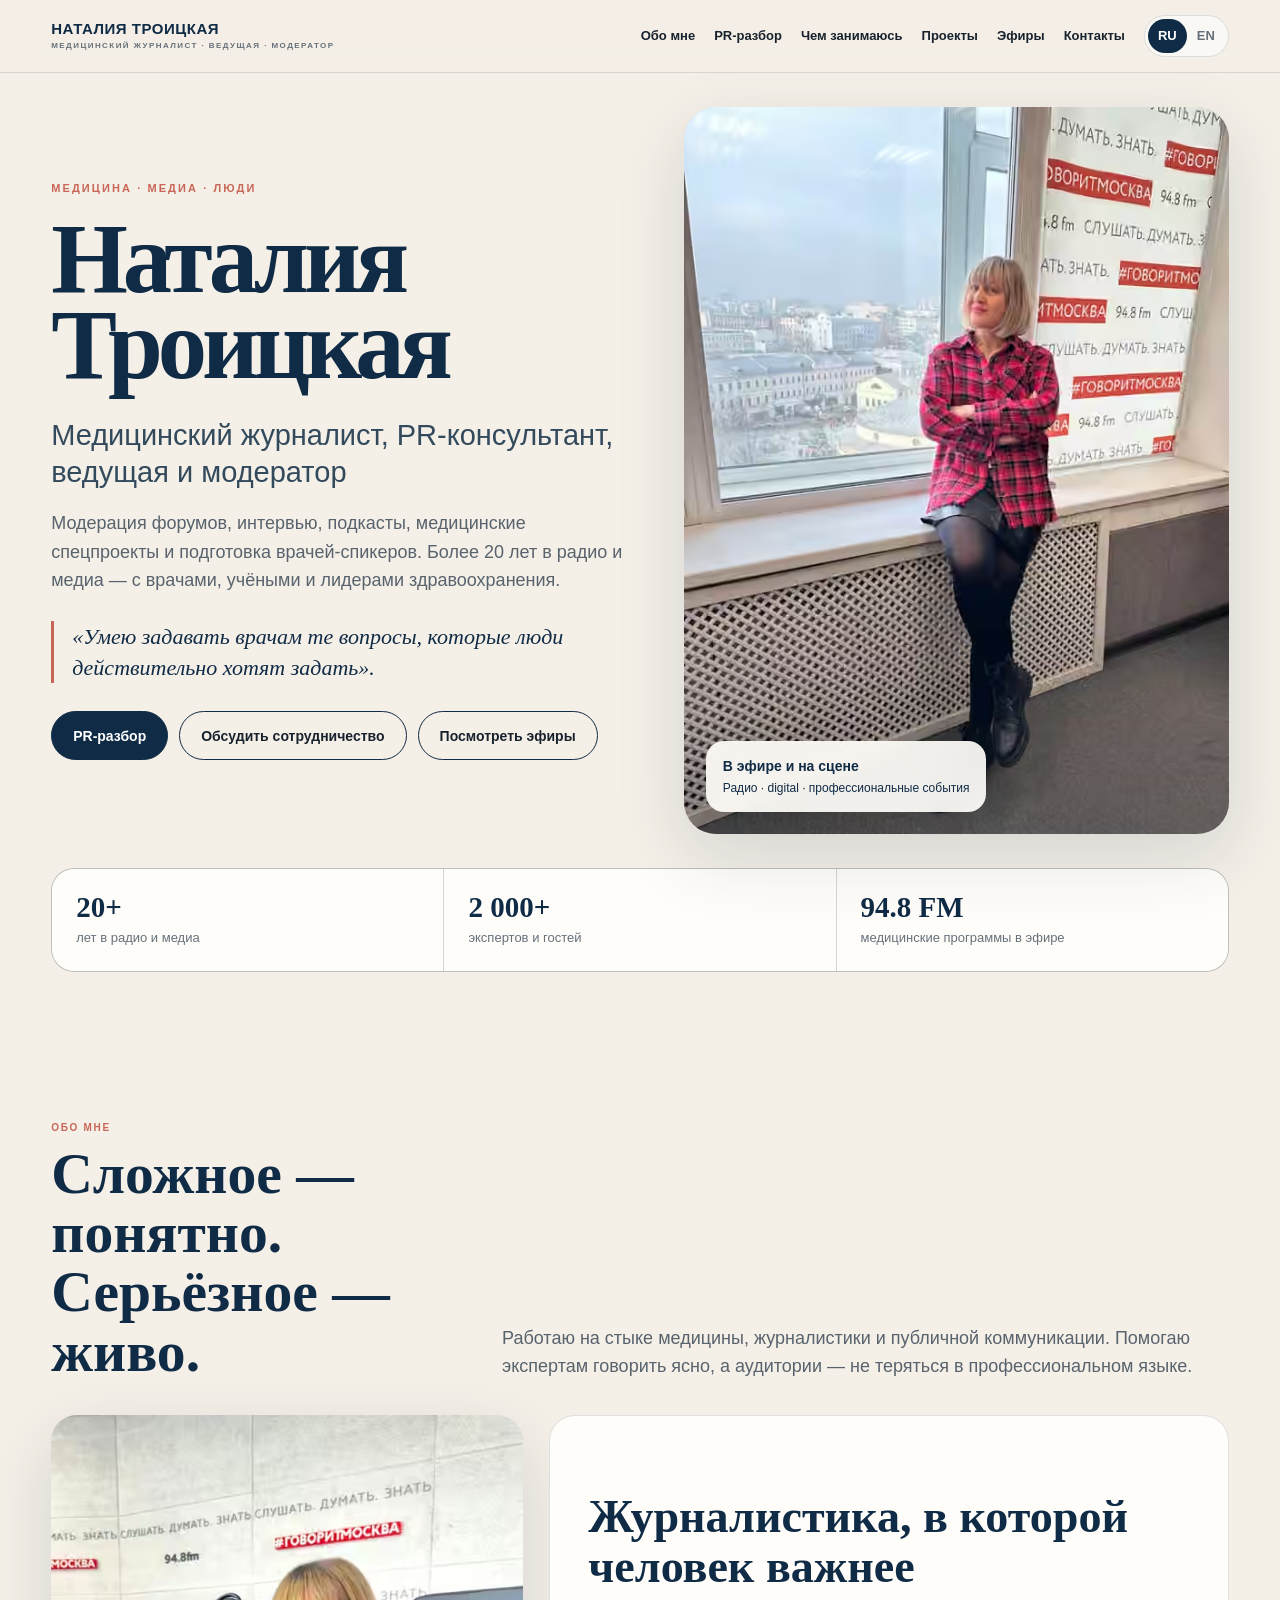
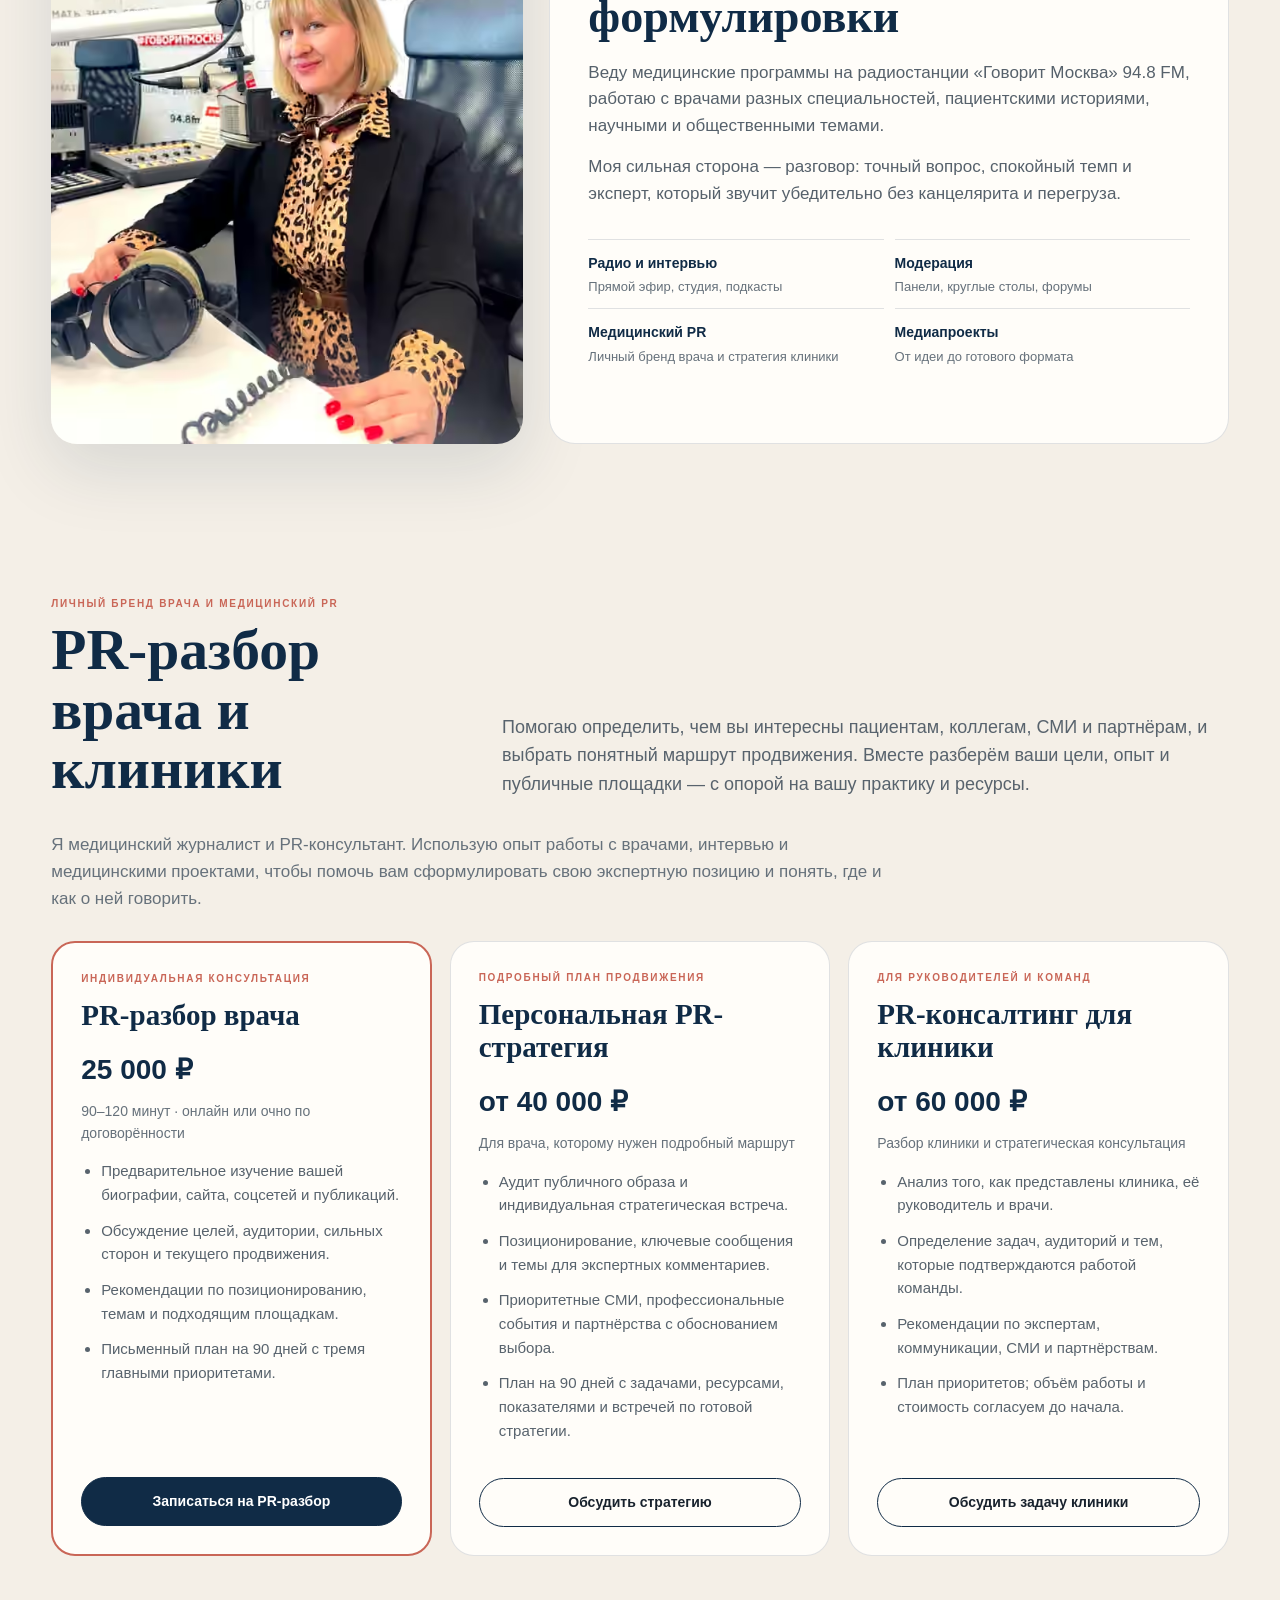
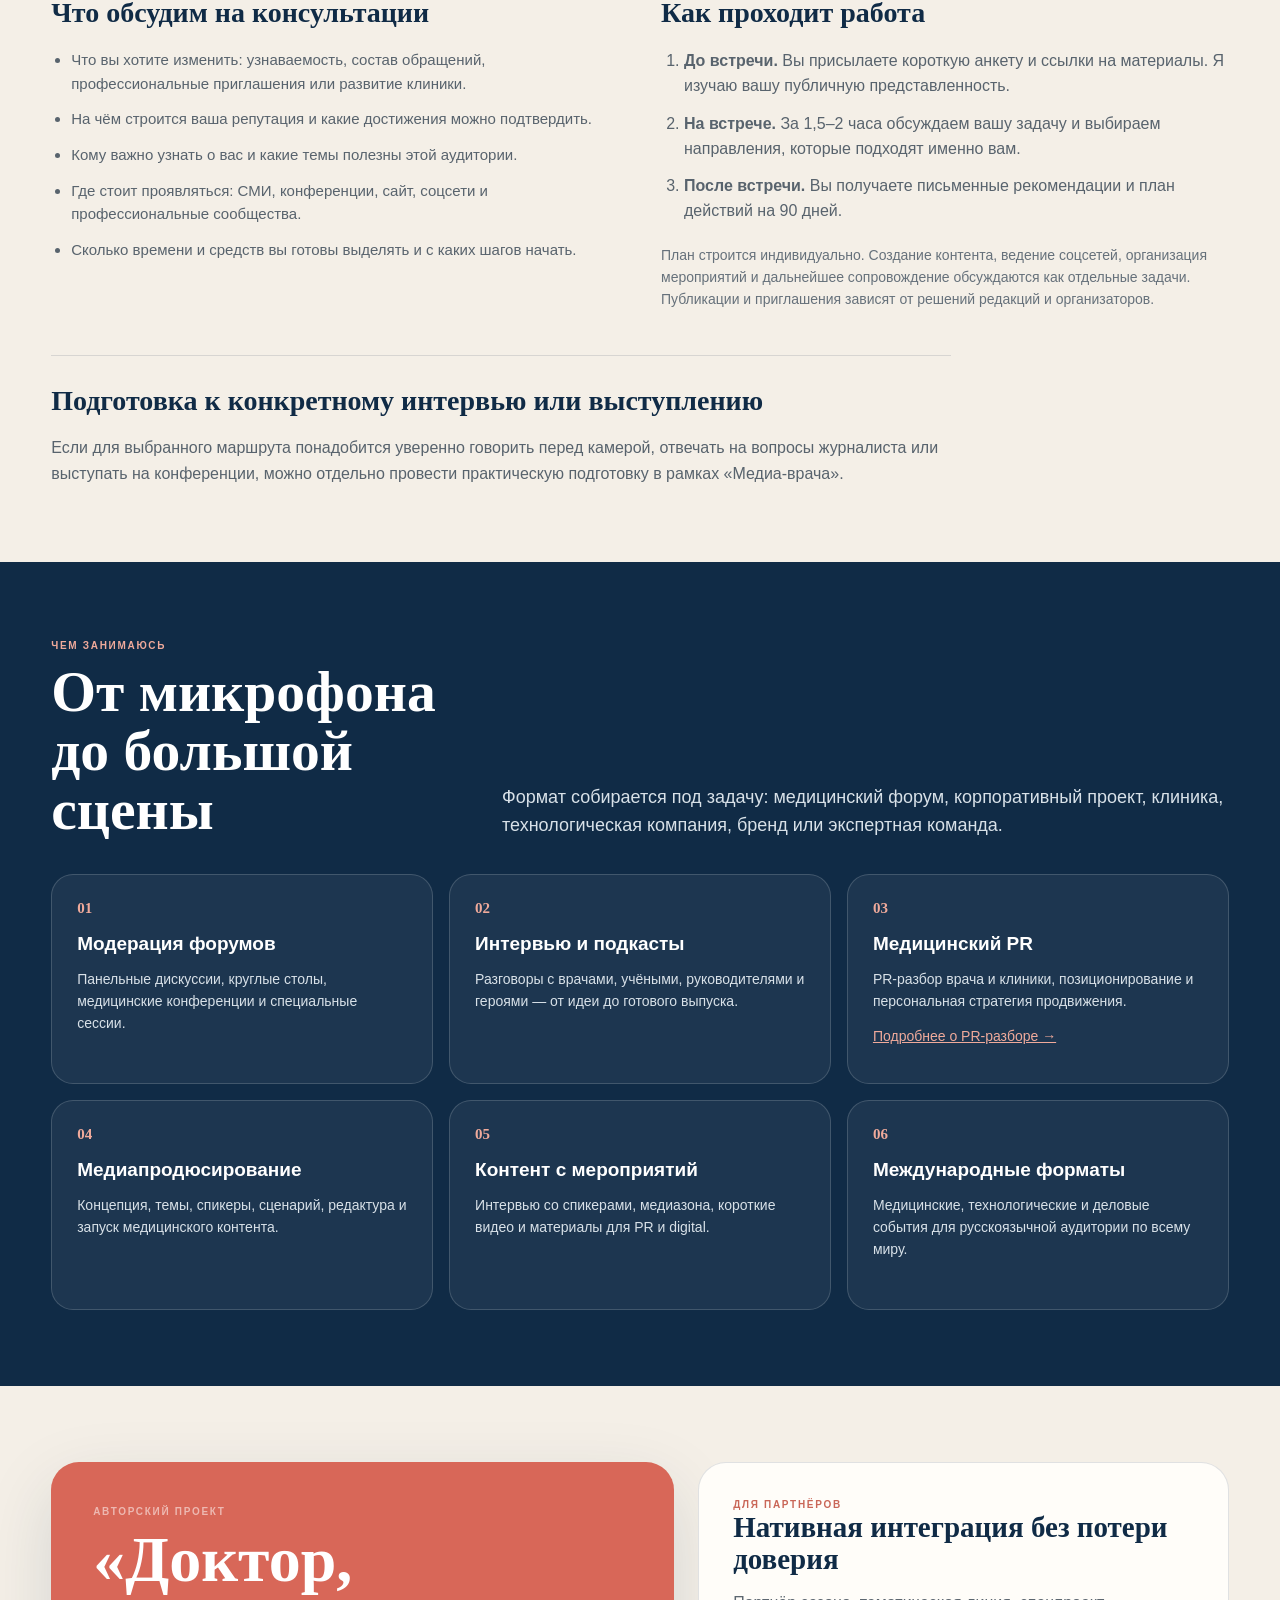
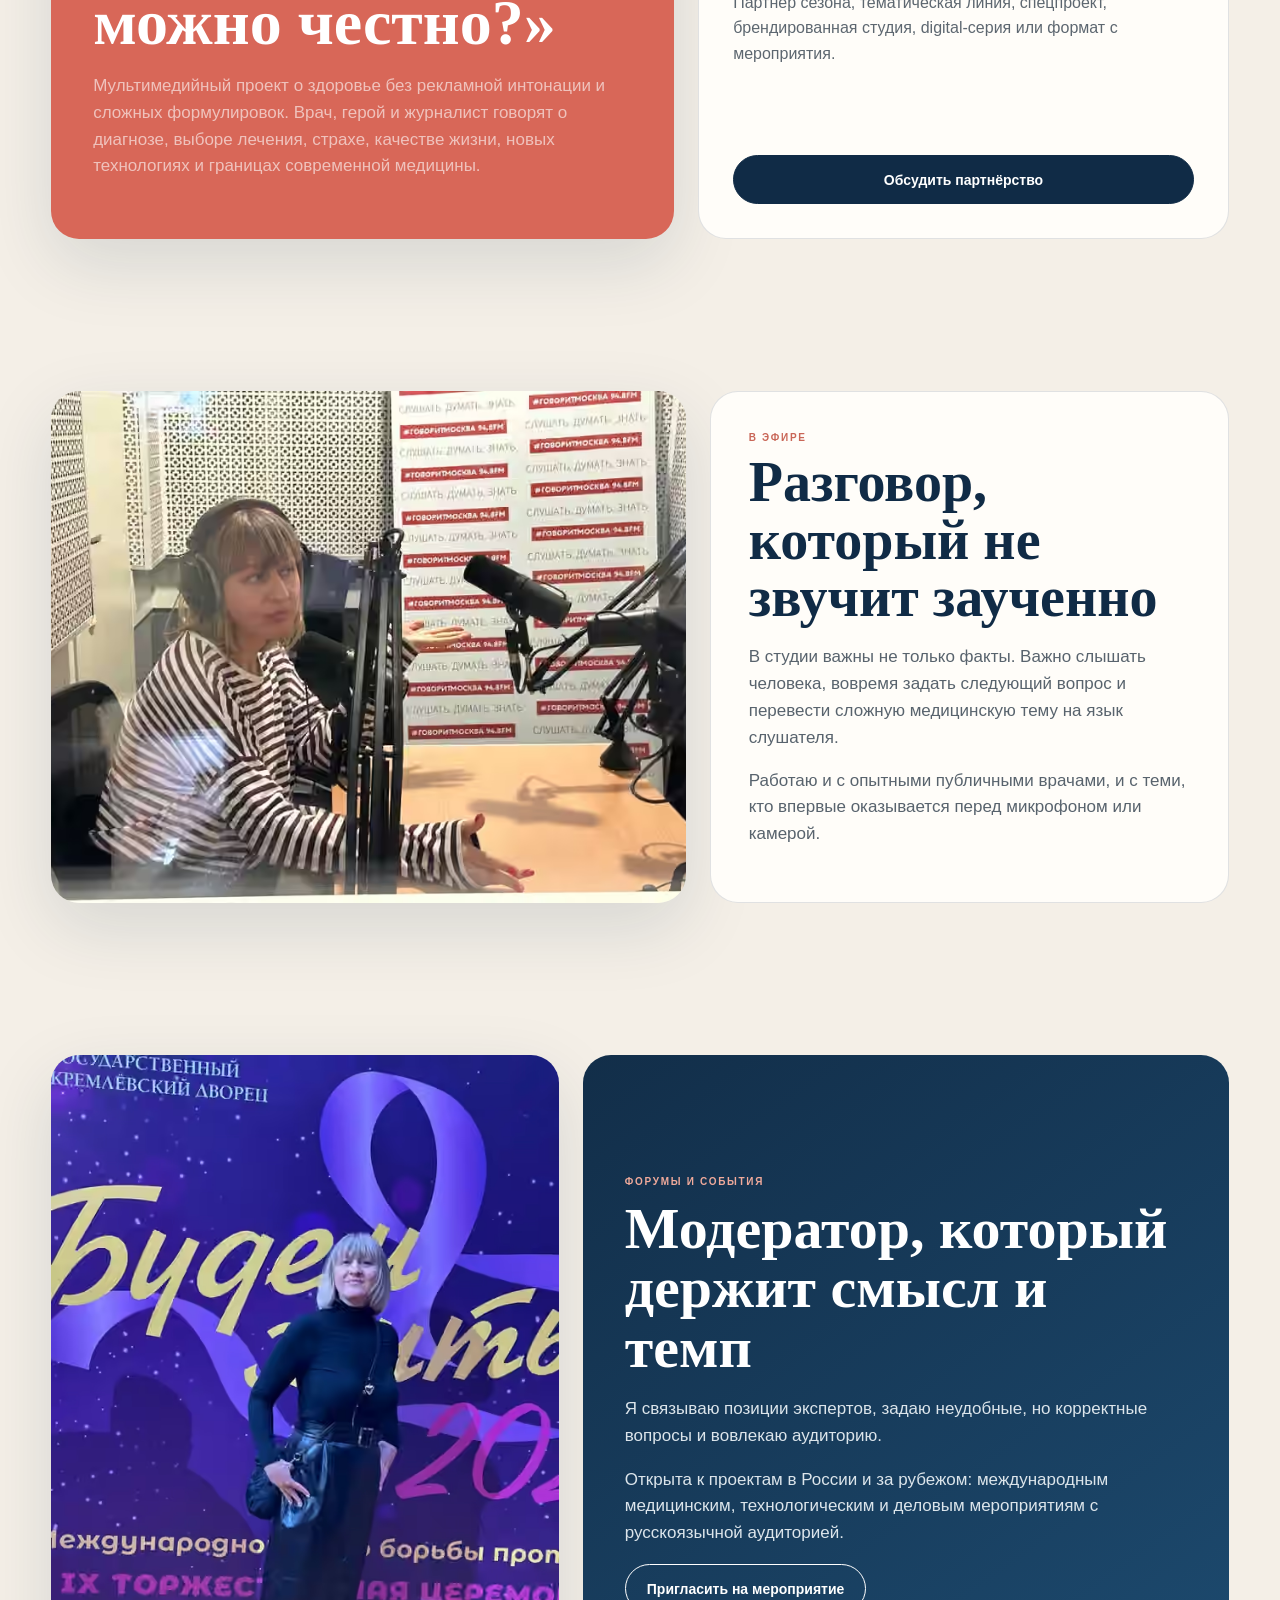
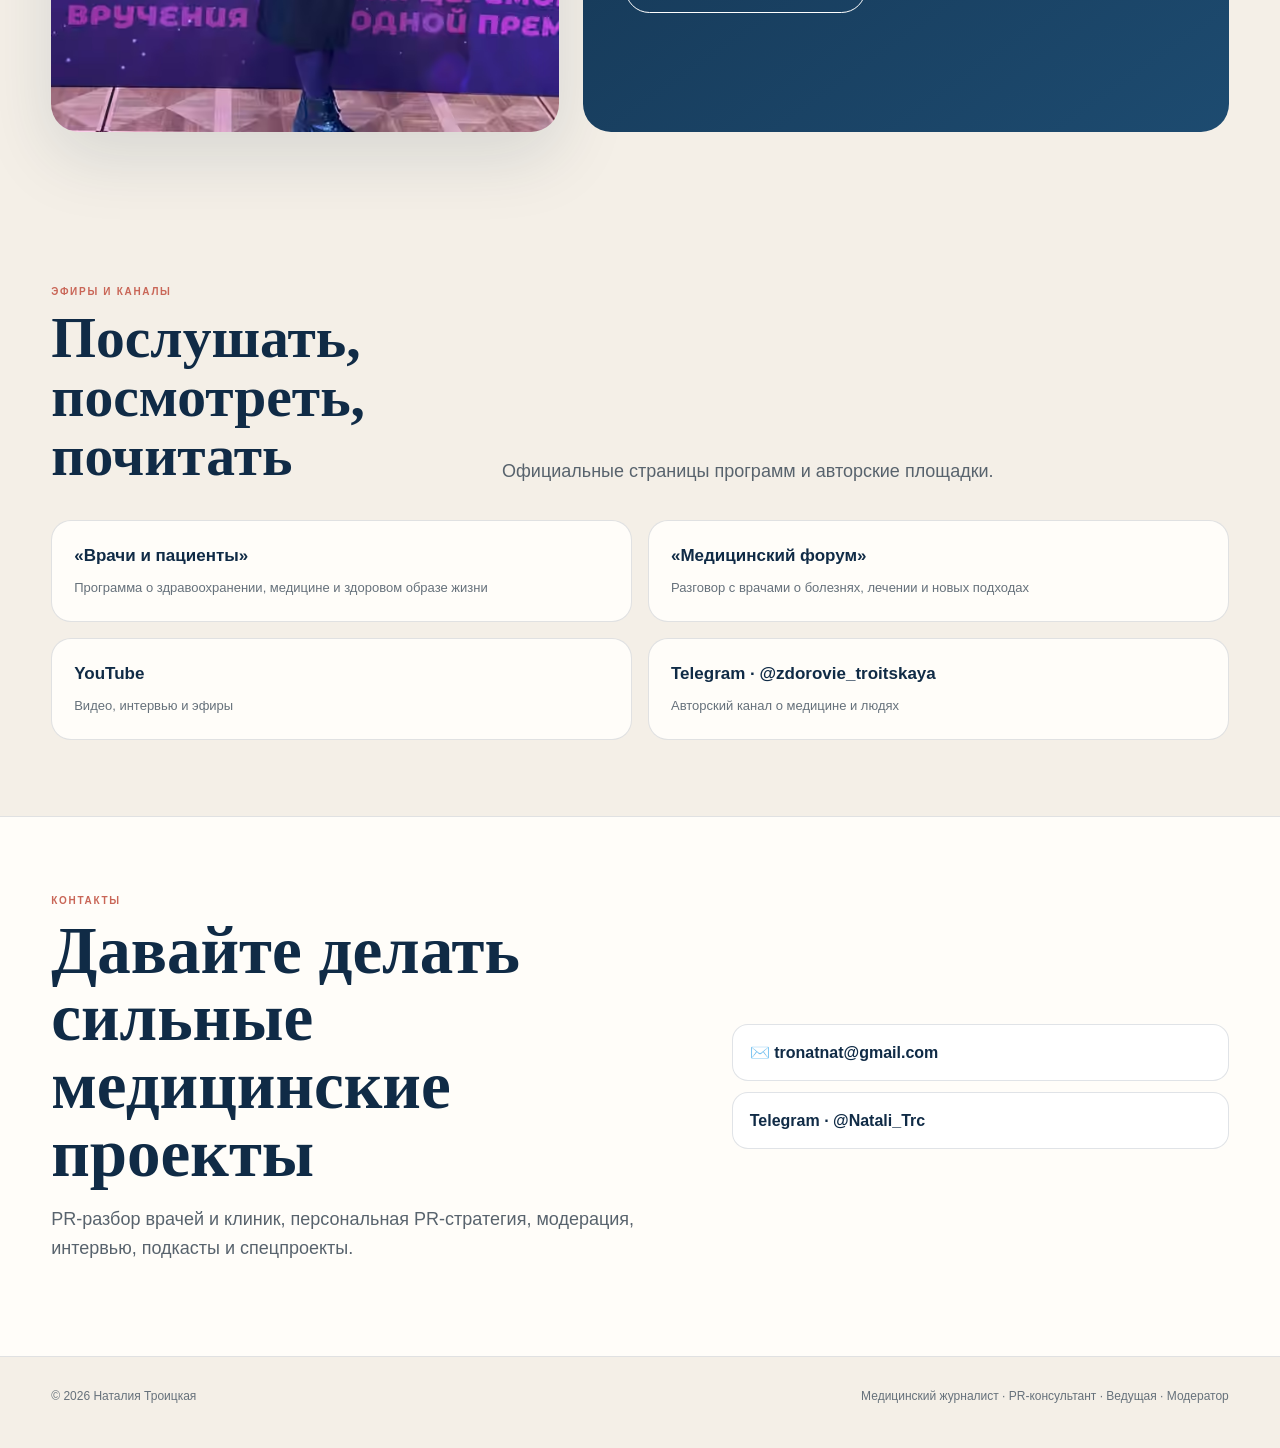
==== commit 3a21d24a: "Add doctor and clinic PR consulting, booking buttons and service details" ====
--- a/index.html
+++ b/index.html
@@ -1,16 +1,28 @@
 <!doctype html><html lang="ru"><head>
 <meta charset="utf-8"><meta name="viewport" content="width=device-width,initial-scale=1"><meta name="theme-color" content="#102b46">
-<title>Наталия Троицкая — медицинский журналист, ведущая, модератор</title><meta name="description" content="Наталия Троицкая — медицинский журналист, ведущая, модератор и медиапродюсер. Модерация форумов, интервью, подкасты, медицинские спецпроекты и подготовка врачей-спикеров.">
+<title>Наталия Троицкая — медицинский журналист и PR-консультант</title><meta name="description" content="Наталия Троицкая — медицинский журналист и PR-консультант. Личный бренд врачей и медицинский PR, модерация форумов, интервью, подкасты и медицинские спецпроекты.">
 <link rel="canonical" href="https://natalia-troitskaya.com/"><link rel="alternate" hreflang="ru" href="https://natalia-troitskaya.com/"><link rel="alternate" hreflang="en" href="https://natalia-troitskaya.com/en/"><link rel="alternate" hreflang="x-default" href="https://natalia-troitskaya.com/"><link rel="icon" href="/favicon.svg" type="image/svg+xml"><link rel="stylesheet" href="/styles.css">
-<meta property="og:type" content="website"><meta property="og:locale" content="ru_RU"><meta property="og:url" content="https://natalia-troitskaya.com/"><meta property="og:site_name" content="Наталия Троицкая"><meta property="og:title" content="Наталия Троицкая — медицинский журналист и модератор"><meta property="og:description" content="Модерация форумов, интервью, подкасты, медицинские спецпроекты и подготовка врачей-спикеров."><meta property="og:image" content="https://natalia-troitskaya.com/assets/hero.avif"><meta name="twitter:card" content="summary_large_image"><meta name="twitter:title" content="Наталия Троицкая — медицинский журналист и модератор"><meta name="twitter:description" content="Медицина. Медиа. Люди."><meta name="twitter:image" content="https://natalia-troitskaya.com/assets/hero.avif">
-<script type="application/ld+json">{"@context":"https://schema.org","@type":"Person","name":"Наталия Троицкая","url":"https://natalia-troitskaya.com/","jobTitle":"Медицинский журналист, ведущая, модератор, медиапродюсер","email":"tronatnat@gmail.com","sameAs":["https://t.me/zdorovie_troitskaya","https://t.me/Natali_Trc"]}</script>
-</head><body id="top"><a class="skip" href="#main">К содержанию</a><header class="top"><div class="wrap nav"><a class="brand" href="#top">НАТАЛИЯ ТРОИЦКАЯ<small>МЕДИЦИНСКИЙ ЖУРНАЛИСТ · ВЕДУЩАЯ · МОДЕРАТОР</small></a><button class="menu-toggle" aria-controls="site-nav" aria-expanded="false" aria-label="Открыть меню">☰</button><nav class="links" id="site-nav"><a href="#about">Обо мне</a><a href="#work">Чем занимаюсь</a><a href="#project">Проекты</a><a href="#media">Эфиры</a><a href="#contact">Контакты</a><div class="lang"><a class="active" href="/" lang="ru" aria-current="page">RU</a><a href="/en/" lang="en">EN</a></div></nav></div></header>
-<main id="main"><section class="hero"><div class="wrap"><div class="hero-grid"><div class="hero-copy"><div class="eyebrow">МЕДИЦИНА · МЕДИА · ЛЮДИ</div><h1>Наталия<br>Троицкая</h1><div class="hero-role">Медицинский журналист, ведущая, модератор и медиапродюсер</div><p class="lede">Модерация форумов, интервью, подкасты, медицинские спецпроекты и подготовка врачей-спикеров. Более 20 лет в радио и медиа — с врачами, учёными и лидерами здравоохранения.</p><div class="quote">«Умею задавать врачам те вопросы, которые люди действительно хотят задать».</div><div class="actions"><a class="btn primary" href="mailto:tronatnat@gmail.com?subject=%D0%A1%D0%BE%D1%82%D1%80%D1%83%D0%B4%D0%BD%D0%B8%D1%87%D0%B5%D1%81%D1%82%D0%B2%D0%BE">Обсудить сотрудничество</a><a class="btn" href="#media">Посмотреть эфиры</a></div></div><div class="hero-photo"><picture><source srcset="assets/hero.avif" type="image/avif"><img src="assets/hero.webp" width="600" height="800" alt="Наталия Троицкая в студии радиостанции «Говорит Москва»" fetchpriority="high"></picture><div class="photo-tag"><strong>В эфире и на сцене</strong><span>Радио · digital · профессиональные события</span></div></div></div><div class="stats"><div class="stat"><b>20+</b><span>лет в радио и медиа</span></div><div class="stat"><b>2 000+</b><span>экспертов и гостей</span></div><div class="stat"><b>94.8 FM</b><span>медицинские программы в эфире</span></div></div></div></section>
-<section id="about"><div class="wrap"><div class="section-head"><div><div class="kicker">ОБО МНЕ</div><h2>Сложное — понятно.<br>Серьёзное — живо.</h2></div><p>Работаю на стыке медицины, журналистики и публичной коммуникации. Помогаю экспертам говорить ясно, а аудитории — не теряться в профессиональном языке.</p></div><div class="about-grid"><div class="portrait"><picture><source srcset="assets/studio.avif" type="image/avif"><img src="assets/studio.webp" width="600" height="800" alt="Наталия Троицкая у радиомикрофона" loading="lazy"></picture></div><div class="about-card"><h3>Журналистика, в которой человек важнее формулировки</h3><p>Веду медицинские программы на радиостанции «Говорит Москва» 94.8 FM, работаю с врачами разных специальностей, пациентскими историями, научными и общественными темами.</p><p>Моя сильная сторона — разговор: точный вопрос, спокойный темп и эксперт, который звучит убедительно без канцелярита и перегруза.</p><div class="mini-points"><div class="mini"><b>Радио и интервью</b><span>Прямой эфир, студия, подкасты</span></div><div class="mini"><b>Модерация</b><span>Панели, круглые столы, форумы</span></div><div class="mini"><b>Медиатренинг</b><span>Врачи и медицинские спикеры</span></div><div class="mini"><b>Медиапроекты</b><span>От идеи до готового формата</span></div></div></div></div></div></section>
-<section class="services" id="work"><div class="wrap"><div class="section-head"><div><div class="kicker">ЧЕМ ЗАНИМАЮСЬ</div><h2>От микрофона<br>до большой сцены</h2></div><p>Формат собирается под задачу: медицинский форум, корпоративный проект, клиника, технологическая компания, бренд или экспертная команда.</p></div><div class="cards"><article class="card"><div class="num">01</div><h3>Модерация форумов</h3><p>Панельные дискуссии, круглые столы, медицинские конференции и специальные сессии.</p></article><article class="card"><div class="num">02</div><h3>Интервью и подкасты</h3><p>Разговоры с врачами, учёными, руководителями и героями — от идеи до готового выпуска.</p></article><article class="card"><div class="num">03</div><h3>Подготовка врачей-спикеров</h3><p>Камера, интервью, сложные вопросы, простая речь и уверенное выступление.</p></article><article class="card"><div class="num">04</div><h3>Медиапродюсирование</h3><p>Концепция, темы, спикеры, сценарий, редактура и запуск медицинского контента.</p></article><article class="card"><div class="num">05</div><h3>Контент с мероприятий</h3><p>Интервью со спикерами, медиазона, короткие видео и материалы для PR и digital.</p></article><article class="card"><div class="num">06</div><h3>Международные форматы</h3><p>Медицинские, технологические и деловые события для русскоязычной аудитории по всему миру.</p></article></div></div></section>
+<meta property="og:type" content="website"><meta property="og:locale" content="ru_RU"><meta property="og:url" content="https://natalia-troitskaya.com/"><meta property="og:site_name" content="Наталия Троицкая"><meta property="og:title" content="Наталия Троицкая — медицинский журналист и PR-консультант"><meta property="og:description" content="Личный бренд врачей и медицинский PR, модерация форумов, интервью и подкасты."><meta property="og:image" content="https://natalia-troitskaya.com/assets/hero.avif"><meta name="twitter:card" content="summary_large_image"><meta name="twitter:title" content="Наталия Троицкая — медицинский журналист и модератор"><meta name="twitter:description" content="Медицина. Медиа. Люди."><meta name="twitter:image" content="https://natalia-troitskaya.com/assets/hero.avif">
+<script type="application/ld+json">{"@context":"https://schema.org","@type":"Person","name":"Наталия Троицкая","url":"https://natalia-troitskaya.com/","jobTitle":"Медицинский журналист, PR-консультант, ведущая, модератор, медиапродюсер","email":"tronatnat@gmail.com","sameAs":["https://t.me/zdorovie_troitskaya","https://t.me/Natali_Trc"]}</script>
+</head><body id="top"><a class="skip" href="#main">К содержанию</a><header class="top"><div class="wrap nav"><a class="brand" href="#top">НАТАЛИЯ ТРОИЦКАЯ<small>МЕДИЦИНСКИЙ ЖУРНАЛИСТ · ВЕДУЩАЯ · МОДЕРАТОР</small></a><button class="menu-toggle" aria-controls="site-nav" aria-expanded="false" aria-label="Открыть меню">☰</button><nav class="links" id="site-nav"><a href="#about">Обо мне</a><a href="#pr-review">PR-разбор</a><a href="#work">Чем занимаюсь</a><a href="#project">Проекты</a><a href="#media">Эфиры</a><a href="#contact">Контакты</a><div class="lang"><a class="active" href="/" lang="ru" aria-current="page">RU</a><a href="/en/" lang="en">EN</a></div></nav></div></header>
+<main id="main"><section class="hero"><div class="wrap"><div class="hero-grid"><div class="hero-copy"><div class="eyebrow">МЕДИЦИНА · МЕДИА · ЛЮДИ</div><h1>Наталия<br>Троицкая</h1><div class="hero-role">Медицинский журналист, PR-консультант, ведущая и модератор</div><p class="lede">Модерация форумов, интервью, подкасты, медицинские спецпроекты и подготовка врачей-спикеров. Более 20 лет в радио и медиа — с врачами, учёными и лидерами здравоохранения.</p><div class="quote">«Умею задавать врачам те вопросы, которые люди действительно хотят задать».</div><div class="actions"><a class="btn primary" href="#pr-review">PR-разбор</a><a class="btn" href="mailto:tronatnat@gmail.com?subject=%D0%A1%D0%BE%D1%82%D1%80%D1%83%D0%B4%D0%BD%D0%B8%D1%87%D0%B5%D1%81%D1%82%D0%B2%D0%BE">Обсудить сотрудничество</a><a class="btn" href="#media">Посмотреть эфиры</a></div></div><div class="hero-photo"><picture><source srcset="assets/hero.avif" type="image/avif"><img src="assets/hero.webp" width="600" height="800" alt="Наталия Троицкая в студии радиостанции «Говорит Москва»" fetchpriority="high"></picture><div class="photo-tag"><strong>В эфире и на сцене</strong><span>Радио · digital · профессиональные события</span></div></div></div><div class="stats"><div class="stat"><b>20+</b><span>лет в радио и медиа</span></div><div class="stat"><b>2 000+</b><span>экспертов и гостей</span></div><div class="stat"><b>94.8 FM</b><span>медицинские программы в эфире</span></div></div></div></section>
+<section id="about"><div class="wrap"><div class="section-head"><div><div class="kicker">ОБО МНЕ</div><h2>Сложное — понятно.<br>Серьёзное — живо.</h2></div><p>Работаю на стыке медицины, журналистики и публичной коммуникации. Помогаю экспертам говорить ясно, а аудитории — не теряться в профессиональном языке.</p></div><div class="about-grid"><div class="portrait"><picture><source srcset="assets/studio.avif" type="image/avif"><img src="assets/studio.webp" width="600" height="800" alt="Наталия Троицкая у радиомикрофона" loading="lazy"></picture></div><div class="about-card"><h3>Журналистика, в которой человек важнее формулировки</h3><p>Веду медицинские программы на радиостанции «Говорит Москва» 94.8 FM, работаю с врачами разных специальностей, пациентскими историями, научными и общественными темами.</p><p>Моя сильная сторона — разговор: точный вопрос, спокойный темп и эксперт, который звучит убедительно без канцелярита и перегруза.</p><div class="mini-points"><div class="mini"><b>Радио и интервью</b><span>Прямой эфир, студия, подкасты</span></div><div class="mini"><b>Модерация</b><span>Панели, круглые столы, форумы</span></div><div class="mini"><b>Медицинский PR</b><span>Личный бренд врача и стратегия клиники</span></div><div class="mini"><b>Медиапроекты</b><span>От идеи до готового формата</span></div></div></div></div></div></section>
+<section class="pr-section" id="pr-review" aria-labelledby="pr-title">
+<div class="wrap">
+<div class="section-head"><div><div class="kicker">ЛИЧНЫЙ БРЕНД ВРАЧА И МЕДИЦИНСКИЙ PR</div><h2 id="pr-title">PR-разбор<br>врача и клиники</h2></div><p>Помогаю определить, чем вы интересны пациентам, коллегам, СМИ и партнёрам, и выбрать понятный маршрут продвижения. Вместе разберём ваши цели, опыт и публичные площадки — с опорой на вашу практику и ресурсы.</p></div>
+<p class="pr-intro">Я медицинский журналист и PR-консультант. Использую опыт работы с врачами, интервью и медицинскими проектами, чтобы помочь вам сформулировать свою экспертную позицию и понять, где и как о ней говорить.</p>
+<div class="pr-offers">
+<article class="pr-offer pr-featured"><div class="kicker">ИНДИВИДУАЛЬНАЯ КОНСУЛЬТАЦИЯ</div><h3>PR-разбор врача</h3><p class="pr-price">25 000 ₽</p><p class="pr-format">90–120 минут · онлайн или очно по договорённости</p><ul><li>Предварительное изучение вашей биографии, сайта, соцсетей и публикаций.</li><li>Обсуждение целей, аудитории, сильных сторон и текущего продвижения.</li><li>Рекомендации по позиционированию, темам и подходящим площадкам.</li><li>Письменный план на 90 дней с тремя главными приоритетами.</li></ul><a class="btn primary" href="mailto:tronatnat@gmail.com?subject=%D0%97%D0%B0%D0%BF%D0%B8%D1%81%D1%8C%20%D0%BD%D0%B0%20PR-%D1%80%D0%B0%D0%B7%D0%B1%D0%BE%D1%80%20%D0%B2%D1%80%D0%B0%D1%87%D0%B0&amp;body=%D0%9D%D0%B0%D1%82%D0%B0%D0%BB%D0%B8%D1%8F%2C%20%D0%B4%D0%BE%D0%B1%D1%80%D1%8B%D0%B9%20%D0%B4%D0%B5%D0%BD%D1%8C!%20%D0%A5%D0%BE%D1%87%D1%83%20%D0%B7%D0%B0%D0%BF%D0%B8%D1%81%D0%B0%D1%82%D1%8C%D1%81%D1%8F%20%D0%BD%D0%B0%20PR-%D1%80%D0%B0%D0%B7%D0%B1%D0%BE%D1%80.%0A%D0%9C%D0%BE%D1%8F%20%D1%81%D0%BF%D0%B5%D1%86%D0%B8%D0%B0%D0%BB%D1%8C%D0%BD%D0%BE%D1%81%D1%82%D1%8C%3A%0A%D0%9C%D0%BE%D1%8F%20%D0%BE%D1%81%D0%BD%D0%BE%D0%B2%D0%BD%D0%B0%D1%8F%20%D0%B7%D0%B0%D0%B4%D0%B0%D1%87%D0%B0%3A%0A%D0%A1%D1%81%D1%8B%D0%BB%D0%BA%D0%B8%20%D0%BD%D0%B0%20%D0%BC%D0%BE%D0%B8%20%D0%BF%D0%BB%D0%BE%D1%89%D0%B0%D0%B4%D0%BA%D0%B8%3A">Записаться на PR-разбор</a></article>
+<article class="pr-offer"><div class="kicker">ПОДРОБНЫЙ ПЛАН ПРОДВИЖЕНИЯ</div><h3>Персональная PR-стратегия</h3><p class="pr-price">от 40 000 ₽</p><p class="pr-format">Для врача, которому нужен подробный маршрут</p><ul><li>Аудит публичного образа и индивидуальная стратегическая встреча.</li><li>Позиционирование, ключевые сообщения и темы для экспертных комментариев.</li><li>Приоритетные СМИ, профессиональные события и партнёрства с обоснованием выбора.</li><li>План на 90 дней с задачами, ресурсами, показателями и встречей по готовой стратегии.</li></ul><a class="btn" href="mailto:tronatnat@gmail.com?subject=%D0%9F%D0%B5%D1%80%D1%81%D0%BE%D0%BD%D0%B0%D0%BB%D1%8C%D0%BD%D0%B0%D1%8F%20PR-%D1%81%D1%82%D1%80%D0%B0%D1%82%D0%B5%D0%B3%D0%B8%D1%8F%20%D0%B2%D1%80%D0%B0%D1%87%D0%B0">Обсудить стратегию</a></article>
+<article class="pr-offer"><div class="kicker">ДЛЯ РУКОВОДИТЕЛЕЙ И КОМАНД</div><h3>PR-консалтинг для клиники</h3><p class="pr-price">от 60 000 ₽</p><p class="pr-format">Разбор клиники и стратегическая консультация</p><ul><li>Анализ того, как представлены клиника, её руководитель и врачи.</li><li>Определение задач, аудиторий и тем, которые подтверждаются работой команды.</li><li>Рекомендации по экспертам, коммуникации, СМИ и партнёрствам.</li><li>План приоритетов; объём работы и стоимость согласуем до начала.</li></ul><a class="btn" href="mailto:tronatnat@gmail.com?subject=PR-%D1%80%D0%B0%D0%B7%D0%B1%D0%BE%D1%80%20%D0%BA%D0%BB%D0%B8%D0%BD%D0%B8%D0%BA%D0%B8">Обсудить задачу клиники</a></article>
+</div>
+<div class="pr-details"><div><h3>Что обсудим на консультации</h3><ul><li>Что вы хотите изменить: узнаваемость, состав обращений, профессиональные приглашения или развитие клиники.</li><li>На чём строится ваша репутация и какие достижения можно подтвердить.</li><li>Кому важно узнать о вас и какие темы полезны этой аудитории.</li><li>Где стоит проявляться: СМИ, конференции, сайт, соцсети и профессиональные сообщества.</li><li>Сколько времени и средств вы готовы выделять и с каких шагов начать.</li></ul></div><div><h3>Как проходит работа</h3><ol class="pr-steps"><li><b>До встречи.</b> Вы присылаете короткую анкету и ссылки на материалы. Я изучаю вашу публичную представленность.</li><li><b>На встрече.</b> За 1,5–2 часа обсуждаем вашу задачу и выбираем направления, которые подходят именно вам.</li><li><b>После встречи.</b> Вы получаете письменные рекомендации и план действий на 90 дней.</li></ol><p class="pr-note">План строится индивидуально. Создание контента, ведение соцсетей, организация мероприятий и дальнейшее сопровождение обсуждаются как отдельные задачи. Публикации и приглашения зависят от решений редакций и организаторов.</p></div></div>
+<div class="pr-training"><h3>Подготовка к конкретному интервью или выступлению</h3><p>Если для выбранного маршрута понадобится уверенно говорить перед камерой, отвечать на вопросы журналиста или выступать на конференции, можно отдельно провести практическую подготовку в рамках «Медиа-врача».</p></div>
+</div></section>
+<section class="services" id="work"><div class="wrap"><div class="section-head"><div><div class="kicker">ЧЕМ ЗАНИМАЮСЬ</div><h2>От микрофона<br>до большой сцены</h2></div><p>Формат собирается под задачу: медицинский форум, корпоративный проект, клиника, технологическая компания, бренд или экспертная команда.</p></div><div class="cards"><article class="card"><div class="num">01</div><h3>Модерация форумов</h3><p>Панельные дискуссии, круглые столы, медицинские конференции и специальные сессии.</p></article><article class="card"><div class="num">02</div><h3>Интервью и подкасты</h3><p>Разговоры с врачами, учёными, руководителями и героями — от идеи до готового выпуска.</p></article><article class="card"><div class="num">03</div><h3>Медицинский PR</h3><p>PR-разбор врача и клиники, позиционирование и персональная стратегия продвижения.</p><a class="pr-card-link" href="#pr-review">Подробнее о PR-разборе →</a></article><article class="card"><div class="num">04</div><h3>Медиапродюсирование</h3><p>Концепция, темы, спикеры, сценарий, редактура и запуск медицинского контента.</p></article><article class="card"><div class="num">05</div><h3>Контент с мероприятий</h3><p>Интервью со спикерами, медиазона, короткие видео и материалы для PR и digital.</p></article><article class="card"><div class="num">06</div><h3>Международные форматы</h3><p>Медицинские, технологические и деловые события для русскоязычной аудитории по всему миру.</p></article></div></div></section>
 <section id="project"><div class="wrap"><div class="project"><div class="project-main"><div class="kicker" style="color:#fff8">АВТОРСКИЙ ПРОЕКТ</div><h2>«Доктор,<br>можно честно?»</h2><p>Мультимедийный проект о здоровье без рекламной интонации и сложных формулировок. Врач, герой и журналист говорят о диагнозе, выборе лечения, страхе, качестве жизни, новых технологиях и границах современной медицины.</p></div><div class="project-side"><div><div class="kicker">ДЛЯ ПАРТНЁРОВ</div><h3>Нативная интеграция без потери доверия</h3><p>Партнёр сезона, тематическая линия, спецпроект, брендированная студия, digital-серия или формат с мероприятия.</p></div><a class="btn primary" href="mailto:tronatnat@gmail.com?subject=%D0%9F%D0%B0%D1%80%D1%82%D0%BD%D1%91%D1%80%D1%81%D1%82%D0%B2%D0%BE">Обсудить партнёрство</a></div></div></div></section>
 <section><div class="wrap"><div class="onair"><div class="onair-photo"><picture><source srcset="assets/onair.avif" type="image/avif"><img src="assets/onair.webp" width="800" height="600" alt="Наталия Троицкая ведёт эфир в студии" loading="lazy"></picture></div><div class="onair-copy"><div class="kicker">В ЭФИРЕ</div><h2>Разговор, который не звучит заученно</h2><p>В студии важны не только факты. Важно слышать человека, вовремя задать следующий вопрос и перевести сложную медицинскую тему на язык слушателя.</p><p>Работаю и с опытными публичными врачами, и с теми, кто впервые оказывается перед микрофоном или камерой.</p></div></div></div></section>
 <section><div class="wrap"><div class="event"><div class="event-photo"><picture><source srcset="assets/event.avif" type="image/avif"><img src="assets/event.webp" width="600" height="800" alt="Наталия Троицкая на профессиональном мероприятии" loading="lazy"></picture></div><div class="event-copy"><div class="kicker">ФОРУМЫ И СОБЫТИЯ</div><h2>Модератор, который держит смысл и темп</h2><p>Я связываю позиции экспертов, задаю неудобные, но корректные вопросы и вовлекаю аудиторию.</p><p>Открыта к проектам в России и за рубежом: международным медицинским, технологическим и деловым мероприятиям с русскоязычной аудиторией.</p><a class="btn" style="border-color:#fff;color:#fff;width:max-content" href="mailto:tronatnat@gmail.com?subject=%D0%9F%D1%80%D0%B8%D0%B3%D0%BB%D0%B0%D1%88%D0%B5%D0%BD%D0%B8%D0%B5%20%D0%BD%D0%B0%20%D0%BC%D0%B5%D1%80%D0%BE%D0%BF%D1%80%D0%B8%D1%8F%D1%82%D0%B8%D0%B5">Пригласить на мероприятие</a></div></div></div></section>
 <section id="media"><div class="wrap"><div class="section-head"><div><div class="kicker">ЭФИРЫ И КАНАЛЫ</div><h2>Послушать,<br>посмотреть, почитать</h2></div><p>Официальные страницы программ и авторские площадки.</p></div><div class="media-grid"><a class="media-link" href="https://govoritmoskva.ru/broadcasts/151/" target="_blank" rel="noopener"><b>«Врачи и пациенты»</b><span>Программа о здравоохранении, медицине и здоровом образе жизни</span></a><a class="media-link" href="https://govoritmoskva.ru/broadcasts/266/" target="_blank" rel="noopener"><b>«Медицинский форум»</b><span>Разговор с врачами о болезнях, лечении и новых подходах</span></a><a class="media-link" href="https://www.youtube.com/results?search_query=%D0%93%D0%BE%D0%B2%D0%BE%D1%80%D0%B8%D1%82+%D0%9C%D0%BE%D1%81%D0%BA%D0%B2%D0%B0+%D0%9D%D0%B0%D1%82%D0%B0%D0%BB%D0%B8%D1%8F+%D0%A2%D1%80%D0%BE%D0%B8%D1%86%D0%BA%D0%B0" target="_blank" rel="noopener"><b>YouTube</b><span>Видео, интервью и эфиры</span></a><a class="media-link" href="https://t.me/zdorovie_troitskaya" target="_blank" rel="noopener"><b>Telegram · @zdorovie_troitskaya</b><span>Авторский канал о медицине и людях</span></a></div></div></section>
-<section class="contact" id="contact"><div class="wrap contact-grid"><div><div class="kicker">КОНТАКТЫ</div><h2>Давайте делать сильные медицинские проекты</h2><p>Модерация, интервью, подкасты, подготовка спикеров, спецпроекты и международные мероприятия.</p></div><div class="contact-list"><a href="mailto:tronatnat@gmail.com?subject=%D0%A1%D0%BE%D1%82%D1%80%D1%83%D0%B4%D0%BD%D0%B8%D1%87%D0%B5%D1%81%D1%82%D0%B2%D0%BE">✉️ tronatnat@gmail.com</a><a href="https://t.me/Natali_Trc" target="_blank" rel="noopener">Telegram · @Natali_Trc</a></div></div></section></main><footer><div class="wrap foot"><span>© 2026 Наталия Троицкая</span><span>Медицинский журналист · Ведущая · Модератор · Медиапродюсер</span></div></footer>
+<section class="contact" id="contact"><div class="wrap contact-grid"><div><div class="kicker">КОНТАКТЫ</div><h2>Давайте делать сильные медицинские проекты</h2><p>PR-разбор врачей и клиник, персональная PR-стратегия, модерация, интервью, подкасты и спецпроекты.</p></div><div class="contact-list"><a href="mailto:tronatnat@gmail.com?subject=%D0%A1%D0%BE%D1%82%D1%80%D1%83%D0%B4%D0%BD%D0%B8%D1%87%D0%B5%D1%81%D1%82%D0%B2%D0%BE">✉️ tronatnat@gmail.com</a><a href="https://t.me/Natali_Trc" target="_blank" rel="noopener">Telegram · @Natali_Trc</a></div></div></section></main><footer><div class="wrap foot"><span>© 2026 Наталия Троицкая</span><span>Медицинский журналист · PR-консультант · Ведущая · Модератор</span></div></footer>
 <script>const b=document.querySelector('.menu-toggle'),n=document.querySelector('.links');b.addEventListener('click',()=>{const o=n.classList.toggle('open');b.setAttribute('aria-expanded',o);b.textContent=o?'×':'☰'});n.querySelectorAll('a').forEach(a=>a.addEventListener('click',()=>{n.classList.remove('open');b.setAttribute('aria-expanded','false');b.textContent='☰'}));</script></body></html>
--- a/styles.css
+++ b/styles.css
@@ -8,3 +8,28 @@
 @media(max-width:900px){.hero-grid,.section-head,.about-grid,.project,.onair,.event,.contact-grid{grid-template-columns:1fr}.hero{padding-top:18px}.hero-copy{padding:26px 0 0}.hero-photo,.hero-photo img{min-height:520px}.cards{grid-template-columns:1fr 1fr}.section-head{gap:12px}.portrait{min-height:500px}.event-photo{min-height:500px}}
 @media(max-width:720px){.nav{height:66px}.menu-toggle{display:block}.links{display:none;position:absolute;left:4vw;right:4vw;top:76px;padding:16px;background:var(--paper);border:1px solid var(--line);border-radius:20px;box-shadow:var(--shadow);align-items:stretch;gap:2px}.links.open{display:flex;flex-direction:column}.links>a{padding:11px 12px;border-radius:10px}.links>a:hover{background:var(--cream)}.lang{margin-top:8px;align-self:flex-start}.brand{font-size:12px}.brand small{font-size:7px}}
 @media(max-width:620px){.wrap{width:min(92vw,560px)}.hero h1{font-size:55px}.hero-role{font-size:21px}.lede{font-size:16px}.quote{font-size:19px}.hero-photo,.hero-photo img{min-height:480px}.stats,.cards,.media-grid,.mini-points{grid-template-columns:1fr}.project-main,.project-side,.onair-copy,.event-copy,.about-card{padding:28px}section{padding:60px 0}.photo-tag{left:14px;bottom:14px;right:14px}}
+
+/* Individual PR consultations */
+.pr-intro{max-width:840px;font-size:17px;color:var(--muted);margin:0 0 28px}
+.pr-offers{display:grid;grid-template-columns:repeat(3,minmax(0,1fr));gap:18px}
+.pr-offer{background:var(--paper);border:1px solid var(--line);border-radius:24px;padding:28px;display:flex;flex-direction:column;min-width:0}
+.pr-featured{border:2px solid var(--coral)}
+.pr-offer h3{font:700 29px/1.15 Georgia,serif;color:var(--navy);margin:12px 0 16px}
+.pr-price{font-size:28px;font-weight:800;color:var(--navy);margin:0 0 8px}
+.pr-format{font-size:14px;color:var(--muted);margin:0 0 15px}
+.pr-offer ul,.pr-details ul{padding-left:20px;color:#58636d;font-size:15px}
+.pr-offer ul{margin:0 0 24px;flex:1}
+.pr-offer li,.pr-details li{margin-bottom:12px}
+.pr-offer .btn{padding:13px 16px;line-height:1.4;min-height:49px;text-align:center}
+.pr-details{display:grid;grid-template-columns:1fr 1fr;gap:42px;margin-top:40px}
+.pr-details h3,.pr-training h3{font:700 28px/1.2 Georgia,serif;color:var(--navy);margin:0 0 18px}
+.pr-steps{padding-left:23px;color:#58636d;font-size:16px;margin:0 0 20px}
+.pr-note{font-size:14px;color:var(--muted);line-height:1.6}
+.pr-training{border-top:1px solid var(--line);margin-top:30px;padding-top:28px;max-width:900px}
+.pr-training p{font-size:16px;color:#58636d;margin:0}
+.pr-card-link{display:inline-block;color:#f0aa9b;margin-top:13px;font-size:14px}
+:focus-visible{outline:3px solid var(--coral);outline-offset:5px}
+section[id]{scroll-margin-top:100px}
+@media(min-width:721px) and (max-width:1080px){.nav{height:auto;min-height:82px;flex-wrap:wrap;gap:12px;padding:14px 0}.links{flex-wrap:wrap;gap:14px}}
+@media(max-width:1020px){.pr-offers{grid-template-columns:1fr}.pr-offer h3{font-size:30px}.pr-offer .btn{align-self:flex-start}}
+@media(max-width:720px){.pr-details{grid-template-columns:1fr;gap:28px}.pr-offer{padding:25px}.pr-intro{font-size:16px}.pr-offer .btn{align-self:stretch}}
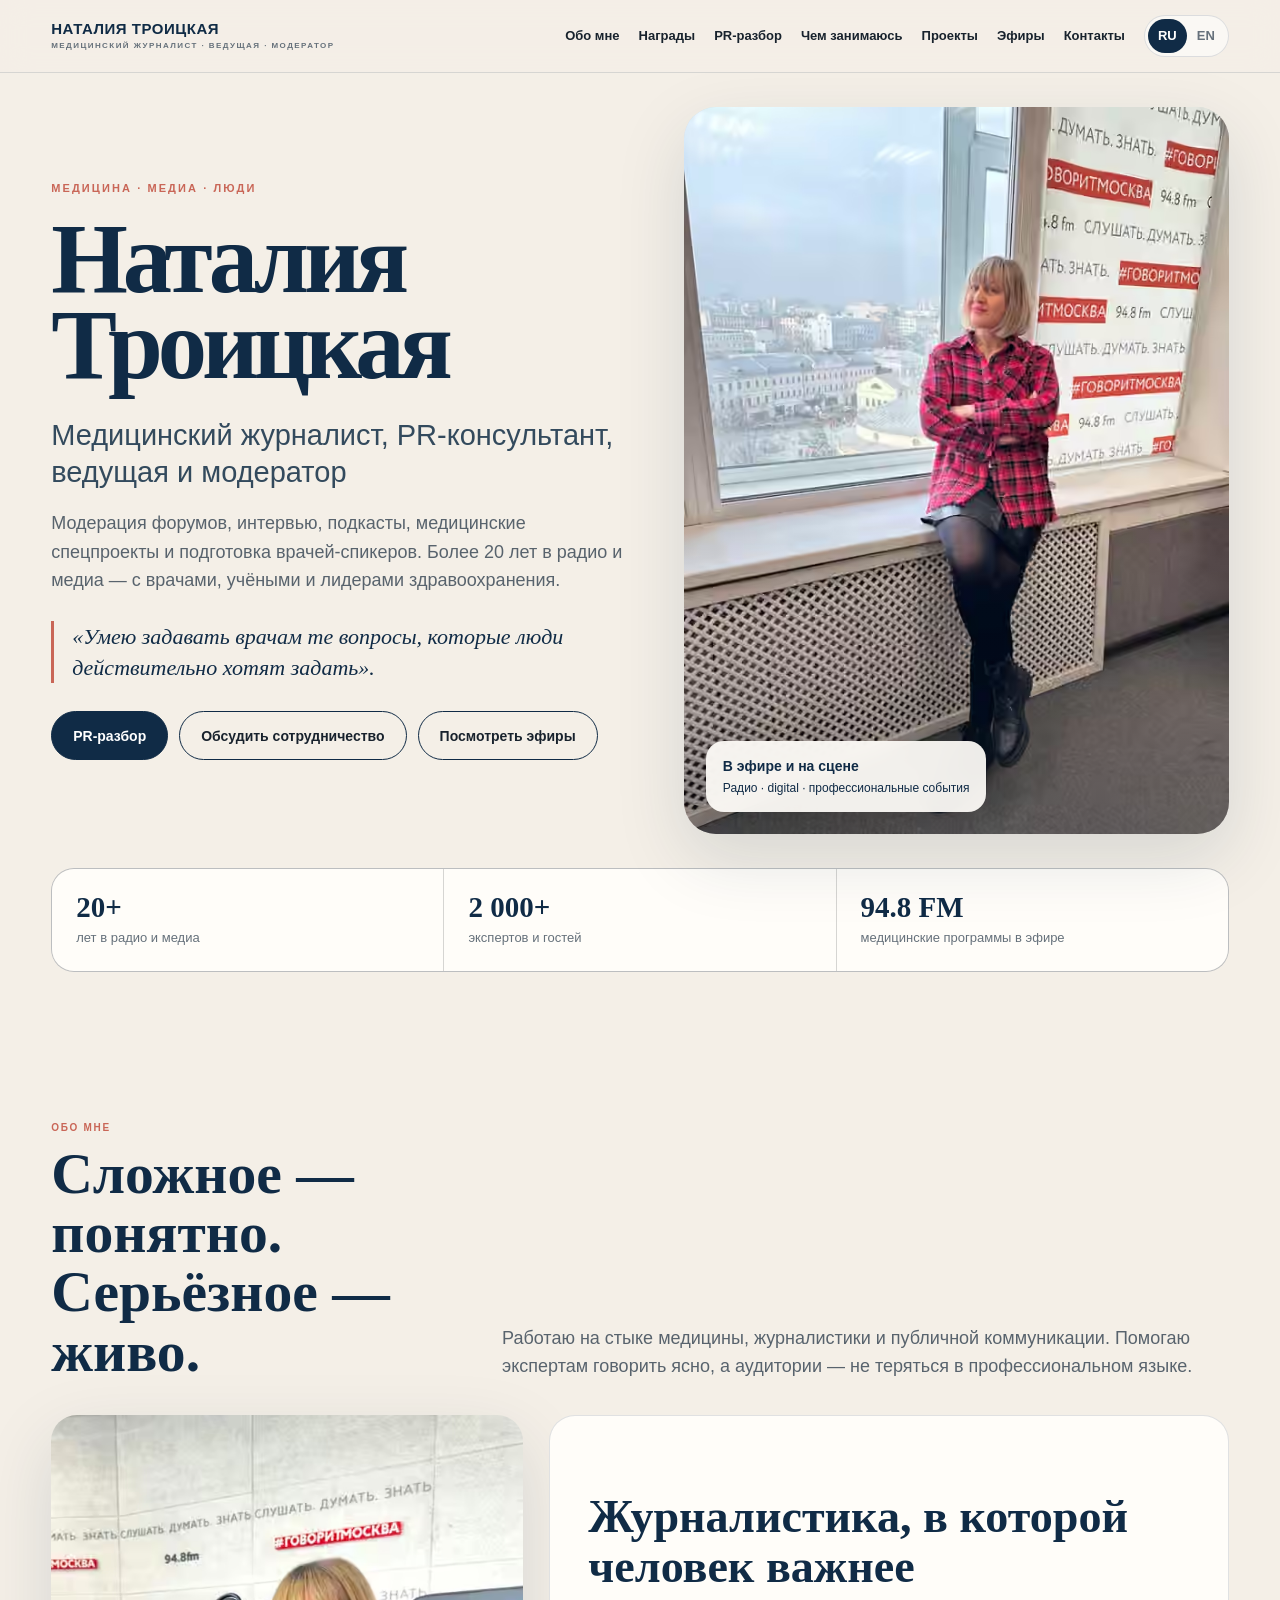
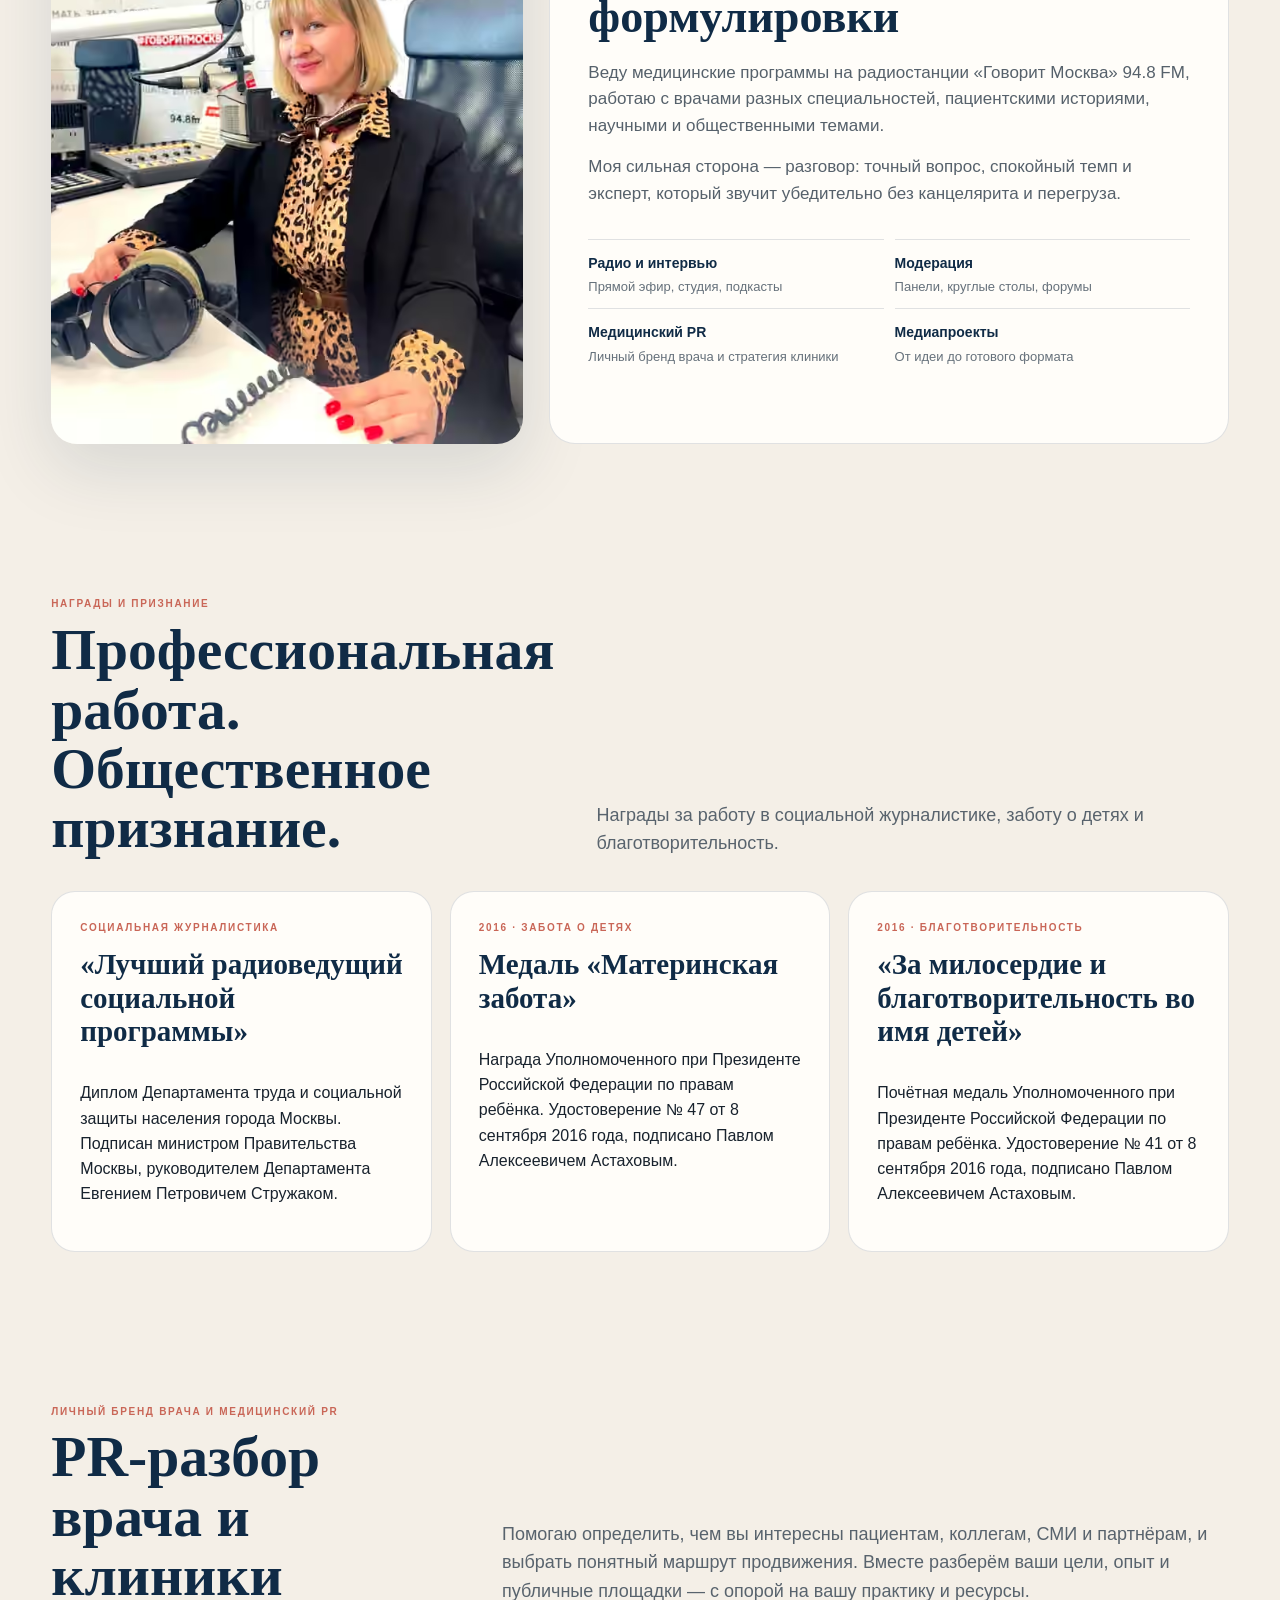
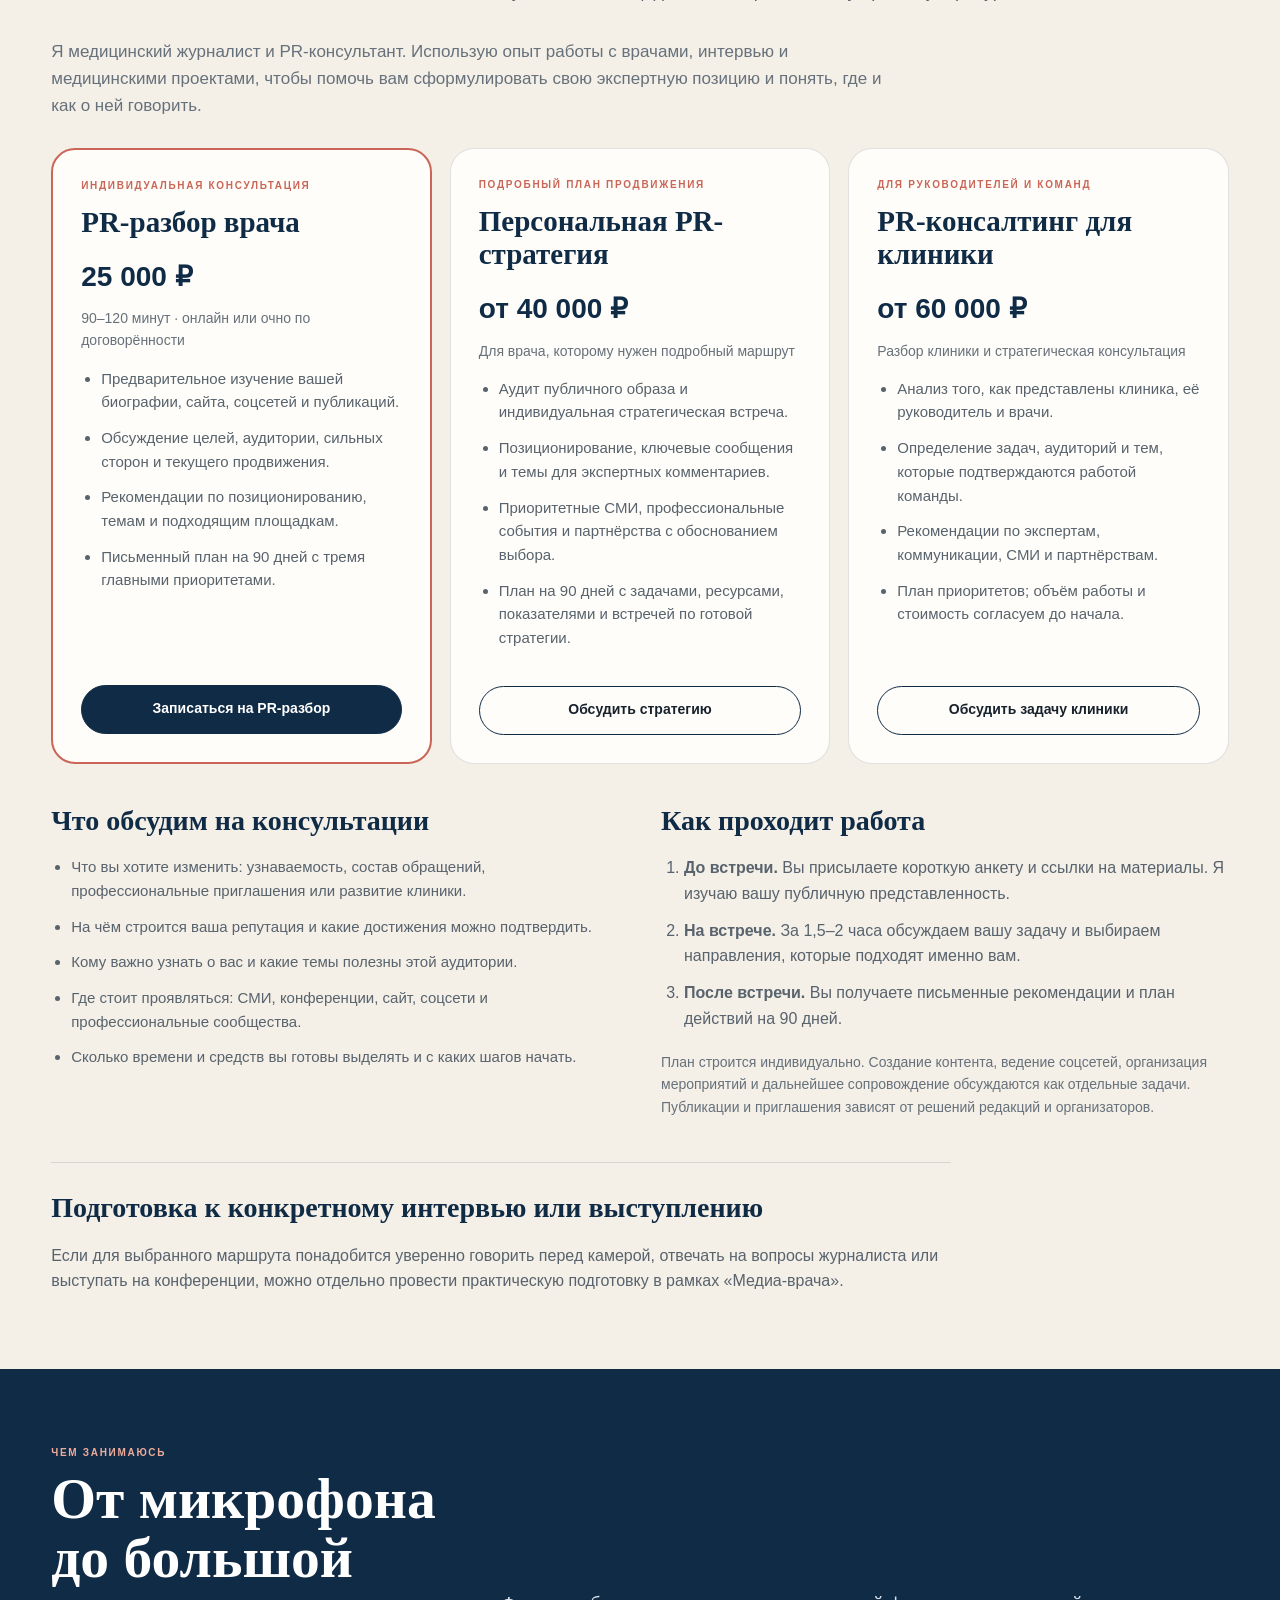
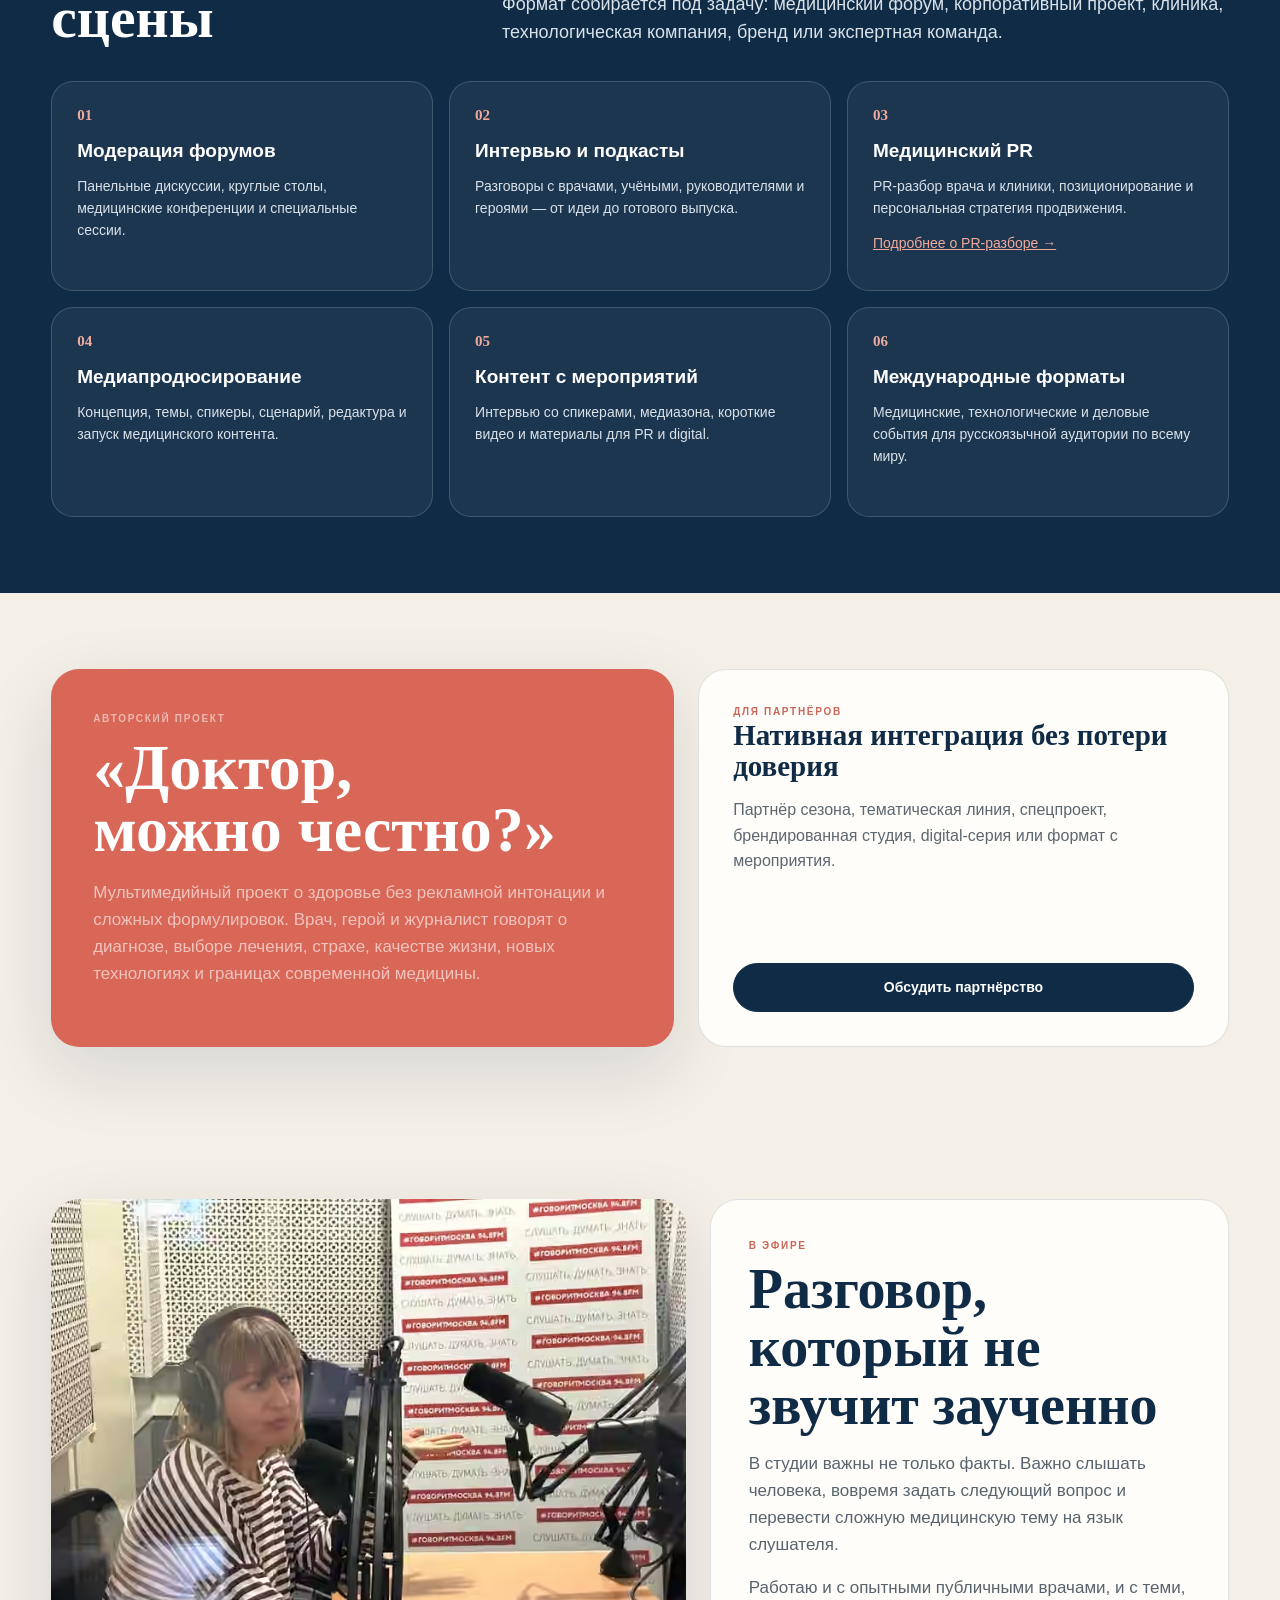
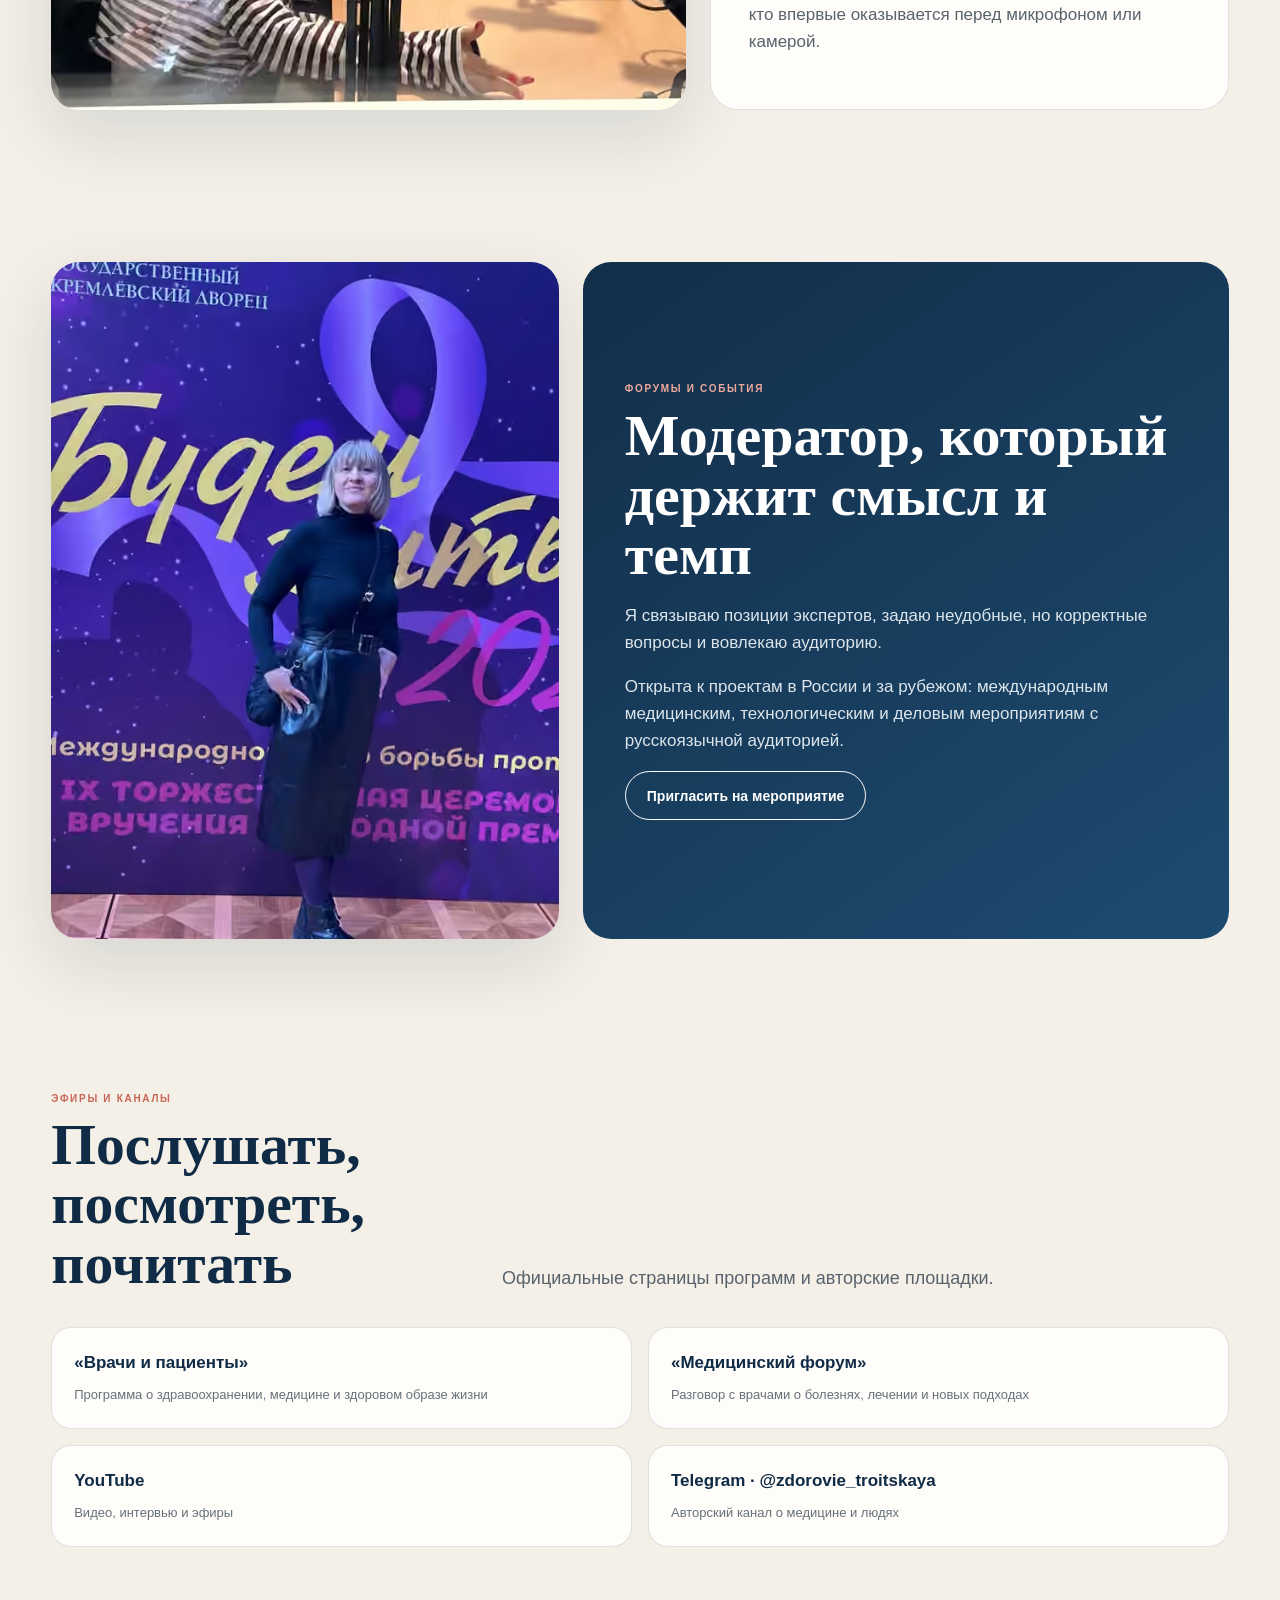
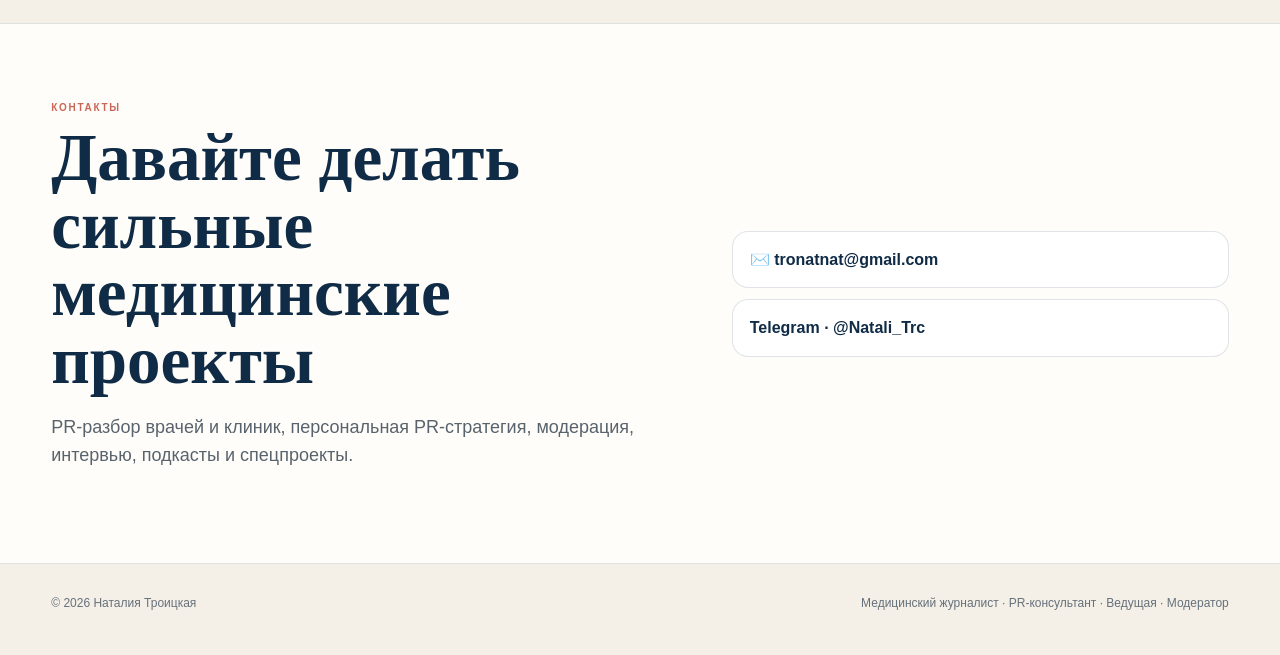
==== commit 5d794d8a: "Add verified awards in Russian and English and search discovery files" ====
--- a/index.html
+++ b/index.html
@@ -3,10 +3,15 @@
 <title>Наталия Троицкая — медицинский журналист и PR-консультант</title><meta name="description" content="Наталия Троицкая — медицинский журналист и PR-консультант. Личный бренд врачей и медицинский PR, модерация форумов, интервью, подкасты и медицинские спецпроекты.">
 <link rel="canonical" href="https://natalia-troitskaya.com/"><link rel="alternate" hreflang="ru" href="https://natalia-troitskaya.com/"><link rel="alternate" hreflang="en" href="https://natalia-troitskaya.com/en/"><link rel="alternate" hreflang="x-default" href="https://natalia-troitskaya.com/"><link rel="icon" href="/favicon.svg" type="image/svg+xml"><link rel="stylesheet" href="/styles.css">
 <meta property="og:type" content="website"><meta property="og:locale" content="ru_RU"><meta property="og:url" content="https://natalia-troitskaya.com/"><meta property="og:site_name" content="Наталия Троицкая"><meta property="og:title" content="Наталия Троицкая — медицинский журналист и PR-консультант"><meta property="og:description" content="Личный бренд врачей и медицинский PR, модерация форумов, интервью и подкасты."><meta property="og:image" content="https://natalia-troitskaya.com/assets/hero.avif"><meta name="twitter:card" content="summary_large_image"><meta name="twitter:title" content="Наталия Троицкая — медицинский журналист и модератор"><meta name="twitter:description" content="Медицина. Медиа. Люди."><meta name="twitter:image" content="https://natalia-troitskaya.com/assets/hero.avif">
-<script type="application/ld+json">{"@context":"https://schema.org","@type":"Person","name":"Наталия Троицкая","url":"https://natalia-troitskaya.com/","jobTitle":"Медицинский журналист, PR-консультант, ведущая, модератор, медиапродюсер","email":"tronatnat@gmail.com","sameAs":["https://t.me/zdorovie_troitskaya","https://t.me/Natali_Trc"]}</script>
-</head><body id="top"><a class="skip" href="#main">К содержанию</a><header class="top"><div class="wrap nav"><a class="brand" href="#top">НАТАЛИЯ ТРОИЦКАЯ<small>МЕДИЦИНСКИЙ ЖУРНАЛИСТ · ВЕДУЩАЯ · МОДЕРАТОР</small></a><button class="menu-toggle" aria-controls="site-nav" aria-expanded="false" aria-label="Открыть меню">☰</button><nav class="links" id="site-nav"><a href="#about">Обо мне</a><a href="#pr-review">PR-разбор</a><a href="#work">Чем занимаюсь</a><a href="#project">Проекты</a><a href="#media">Эфиры</a><a href="#contact">Контакты</a><div class="lang"><a class="active" href="/" lang="ru" aria-current="page">RU</a><a href="/en/" lang="en">EN</a></div></nav></div></header>
+<script type="application/ld+json">{"@context":"https://schema.org","@type":"Person","name":"Наталия Троицкая","url":"https://natalia-troitskaya.com/","jobTitle":"Медицинский журналист, PR-консультант, ведущая, модератор, медиапродюсер","email":"tronatnat@gmail.com","sameAs":["https://t.me/zdorovie_troitskaya","https://t.me/Natali_Trc","https://govoritmoskva.ru/users/hosts/5965/"],"award":["Диплом «Лучший радиоведущий социальной программы» — Департамент труда и социальной защиты населения города Москвы","Медаль «Материнская забота» — Уполномоченный при Президенте РФ по правам ребёнка, 2016","Почётная медаль «За милосердие и благотворительность во имя детей» — Уполномоченный при Президенте РФ по правам ребёнка, 2016"]}</script>
+</head><body id="top"><a class="skip" href="#main">К содержанию</a><header class="top"><div class="wrap nav"><a class="brand" href="#top">НАТАЛИЯ ТРОИЦКАЯ<small>МЕДИЦИНСКИЙ ЖУРНАЛИСТ · ВЕДУЩАЯ · МОДЕРАТОР</small></a><button class="menu-toggle" aria-controls="site-nav" aria-expanded="false" aria-label="Открыть меню">☰</button><nav class="links" id="site-nav"><a href="#about">Обо мне</a><a href="#awards">Награды</a><a href="#pr-review">PR-разбор</a><a href="#work">Чем занимаюсь</a><a href="#project">Проекты</a><a href="#media">Эфиры</a><a href="#contact">Контакты</a><div class="lang"><a class="active" href="/" lang="ru" aria-current="page">RU</a><a href="/en/" lang="en">EN</a></div></nav></div></header>
 <main id="main"><section class="hero"><div class="wrap"><div class="hero-grid"><div class="hero-copy"><div class="eyebrow">МЕДИЦИНА · МЕДИА · ЛЮДИ</div><h1>Наталия<br>Троицкая</h1><div class="hero-role">Медицинский журналист, PR-консультант, ведущая и модератор</div><p class="lede">Модерация форумов, интервью, подкасты, медицинские спецпроекты и подготовка врачей-спикеров. Более 20 лет в радио и медиа — с врачами, учёными и лидерами здравоохранения.</p><div class="quote">«Умею задавать врачам те вопросы, которые люди действительно хотят задать».</div><div class="actions"><a class="btn primary" href="#pr-review">PR-разбор</a><a class="btn" href="mailto:tronatnat@gmail.com?subject=%D0%A1%D0%BE%D1%82%D1%80%D1%83%D0%B4%D0%BD%D0%B8%D1%87%D0%B5%D1%81%D1%82%D0%B2%D0%BE">Обсудить сотрудничество</a><a class="btn" href="#media">Посмотреть эфиры</a></div></div><div class="hero-photo"><picture><source srcset="assets/hero.avif" type="image/avif"><img src="assets/hero.webp" width="600" height="800" alt="Наталия Троицкая в студии радиостанции «Говорит Москва»" fetchpriority="high"></picture><div class="photo-tag"><strong>В эфире и на сцене</strong><span>Радио · digital · профессиональные события</span></div></div></div><div class="stats"><div class="stat"><b>20+</b><span>лет в радио и медиа</span></div><div class="stat"><b>2 000+</b><span>экспертов и гостей</span></div><div class="stat"><b>94.8 FM</b><span>медицинские программы в эфире</span></div></div></div></section>
 <section id="about"><div class="wrap"><div class="section-head"><div><div class="kicker">ОБО МНЕ</div><h2>Сложное — понятно.<br>Серьёзное — живо.</h2></div><p>Работаю на стыке медицины, журналистики и публичной коммуникации. Помогаю экспертам говорить ясно, а аудитории — не теряться в профессиональном языке.</p></div><div class="about-grid"><div class="portrait"><picture><source srcset="assets/studio.avif" type="image/avif"><img src="assets/studio.webp" width="600" height="800" alt="Наталия Троицкая у радиомикрофона" loading="lazy"></picture></div><div class="about-card"><h3>Журналистика, в которой человек важнее формулировки</h3><p>Веду медицинские программы на радиостанции «Говорит Москва» 94.8 FM, работаю с врачами разных специальностей, пациентскими историями, научными и общественными темами.</p><p>Моя сильная сторона — разговор: точный вопрос, спокойный темп и эксперт, который звучит убедительно без канцелярита и перегруза.</p><div class="mini-points"><div class="mini"><b>Радио и интервью</b><span>Прямой эфир, студия, подкасты</span></div><div class="mini"><b>Модерация</b><span>Панели, круглые столы, форумы</span></div><div class="mini"><b>Медицинский PR</b><span>Личный бренд врача и стратегия клиники</span></div><div class="mini"><b>Медиапроекты</b><span>От идеи до готового формата</span></div></div></div></div></div></section>
+<section id="awards" aria-labelledby="awards-title"><div class="wrap"><div class="section-head"><div><div class="kicker">НАГРАДЫ И ПРИЗНАНИЕ</div><h2 id="awards-title">Профессиональная работа.<br>Общественное признание.</h2></div><p>Награды за работу в социальной журналистике, заботу о детях и благотворительность.</p></div><div class="pr-offers">
+<article class="pr-offer"><div class="kicker">СОЦИАЛЬНАЯ ЖУРНАЛИСТИКА</div><h3>«Лучший радиоведущий социальной программы»</h3><p>Диплом Департамента труда и социальной защиты населения города Москвы. Подписан министром Правительства Москвы, руководителем Департамента Евгением Петровичем Стружаком.</p></article>
+<article class="pr-offer"><div class="kicker">2016 · ЗАБОТА О ДЕТЯХ</div><h3>Медаль «Материнская забота»</h3><p>Награда Уполномоченного при Президенте Российской Федерации по правам ребёнка. Удостоверение № 47 от 8 сентября 2016 года, подписано Павлом Алексеевичем Астаховым.</p></article>
+<article class="pr-offer"><div class="kicker">2016 · БЛАГОТВОРИТЕЛЬНОСТЬ</div><h3>«За милосердие и благотворительность во имя детей»</h3><p>Почётная медаль Уполномоченного при Президенте Российской Федерации по правам ребёнка. Удостоверение № 41 от 8 сентября 2016 года, подписано Павлом Алексеевичем Астаховым.</p></article>
+</div></div></section>
 <section class="pr-section" id="pr-review" aria-labelledby="pr-title">
 <div class="wrap">
 <div class="section-head"><div><div class="kicker">ЛИЧНЫЙ БРЕНД ВРАЧА И МЕДИЦИНСКИЙ PR</div><h2 id="pr-title">PR-разбор<br>врача и клиники</h2></div><p>Помогаю определить, чем вы интересны пациентам, коллегам, СМИ и партнёрам, и выбрать понятный маршрут продвижения. Вместе разберём ваши цели, опыт и публичные площадки — с опорой на вашу практику и ресурсы.</p></div>
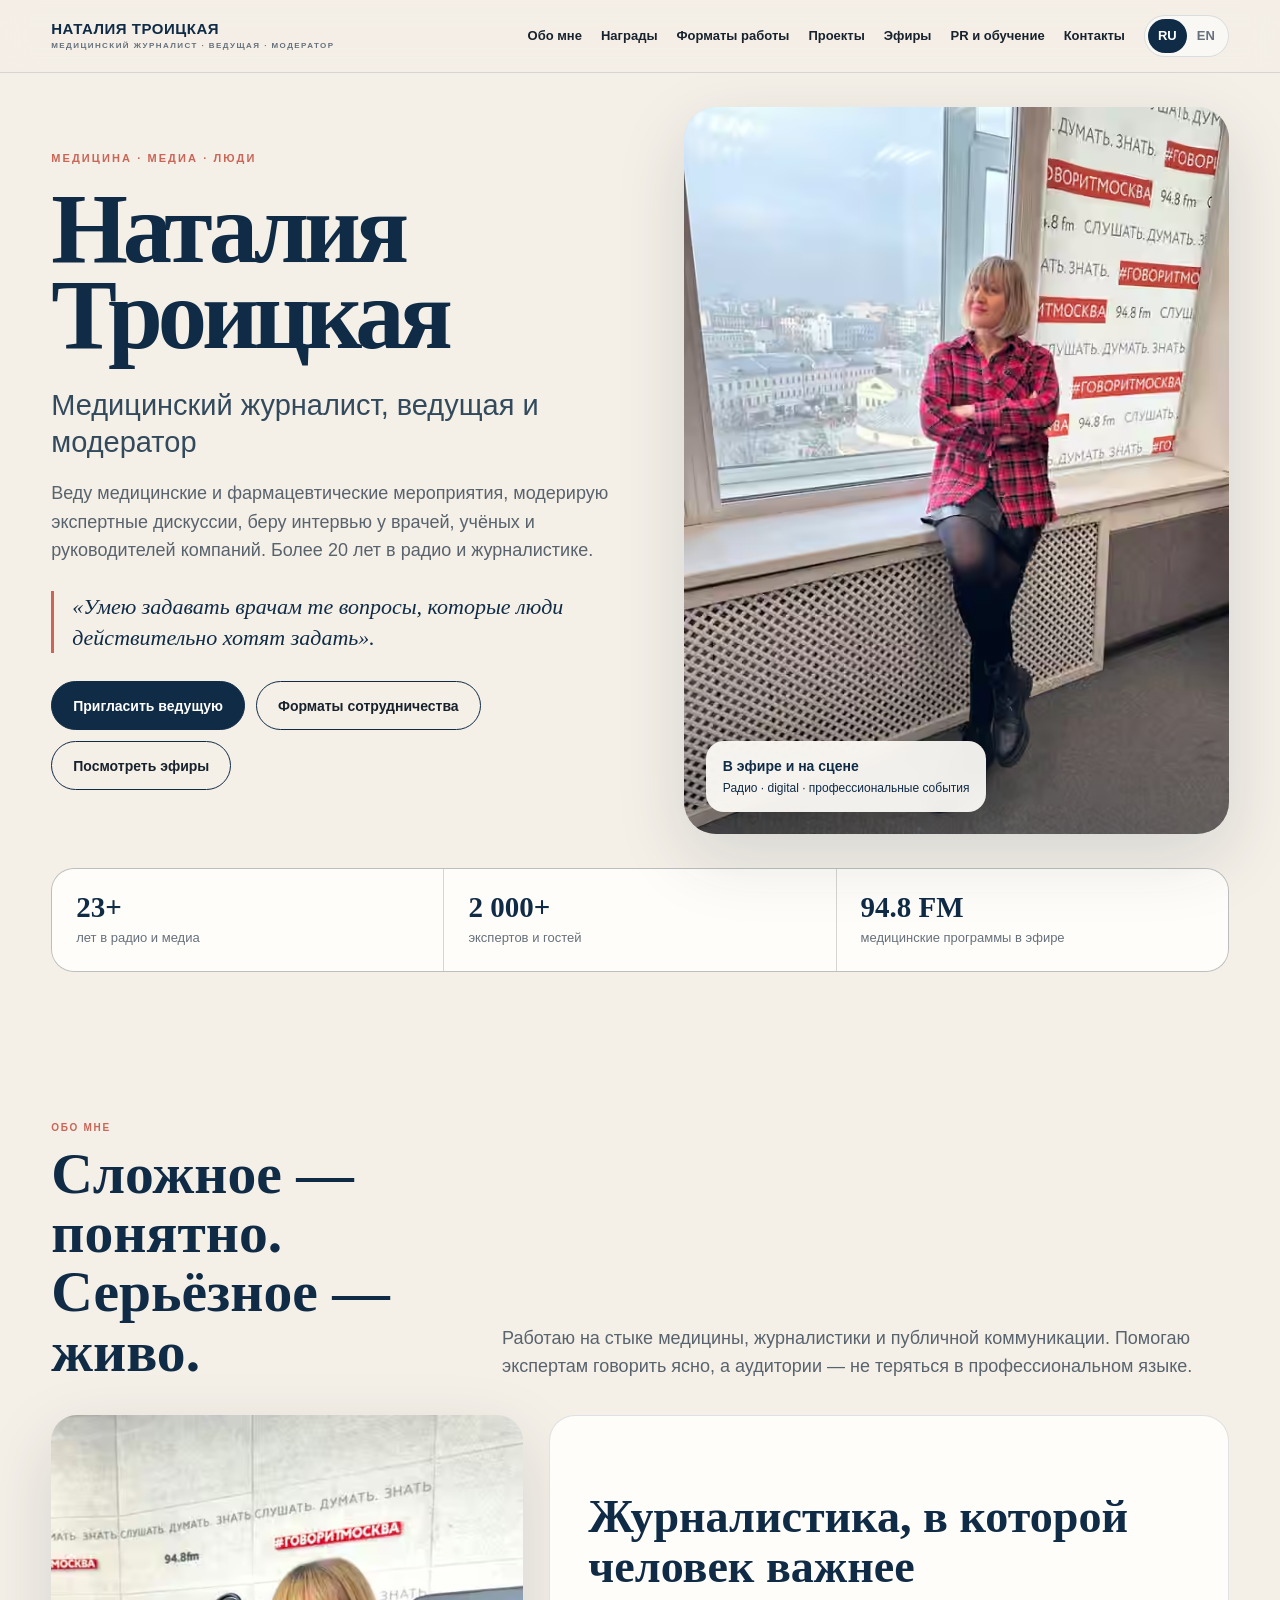
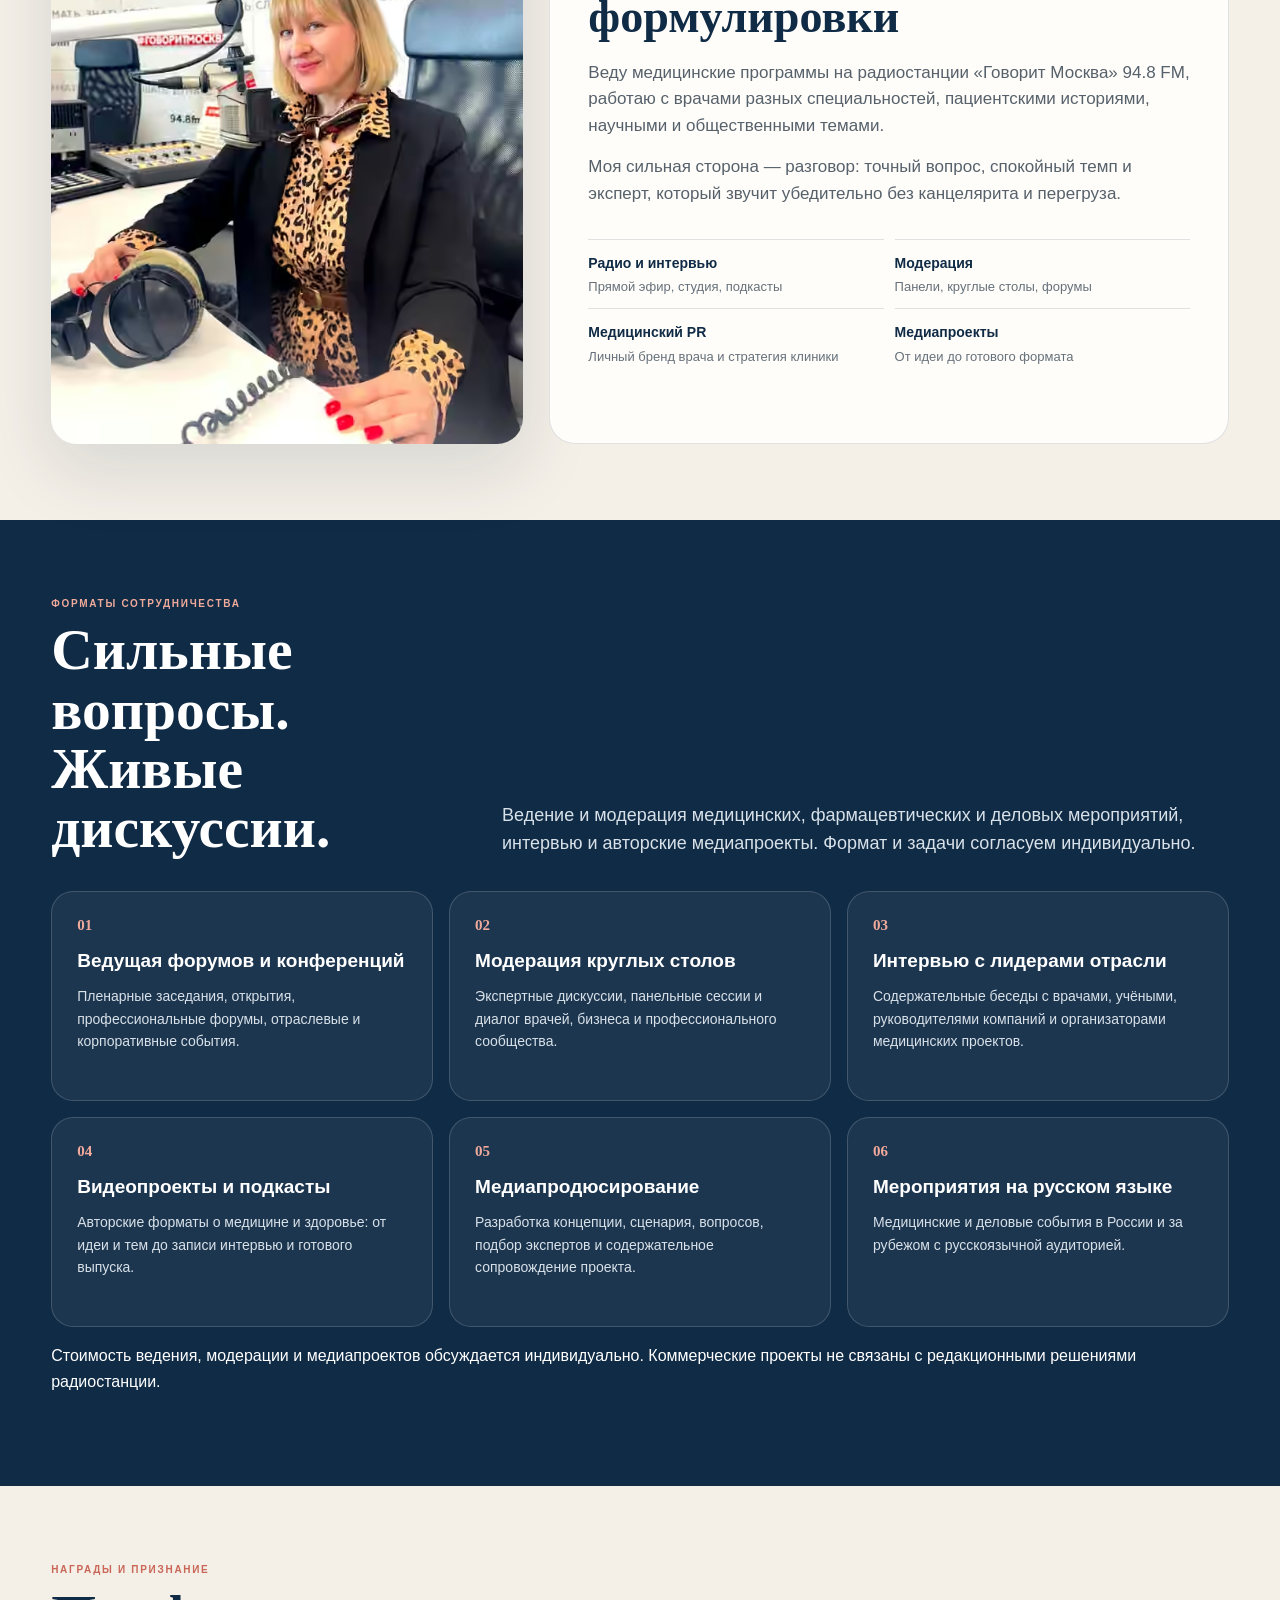
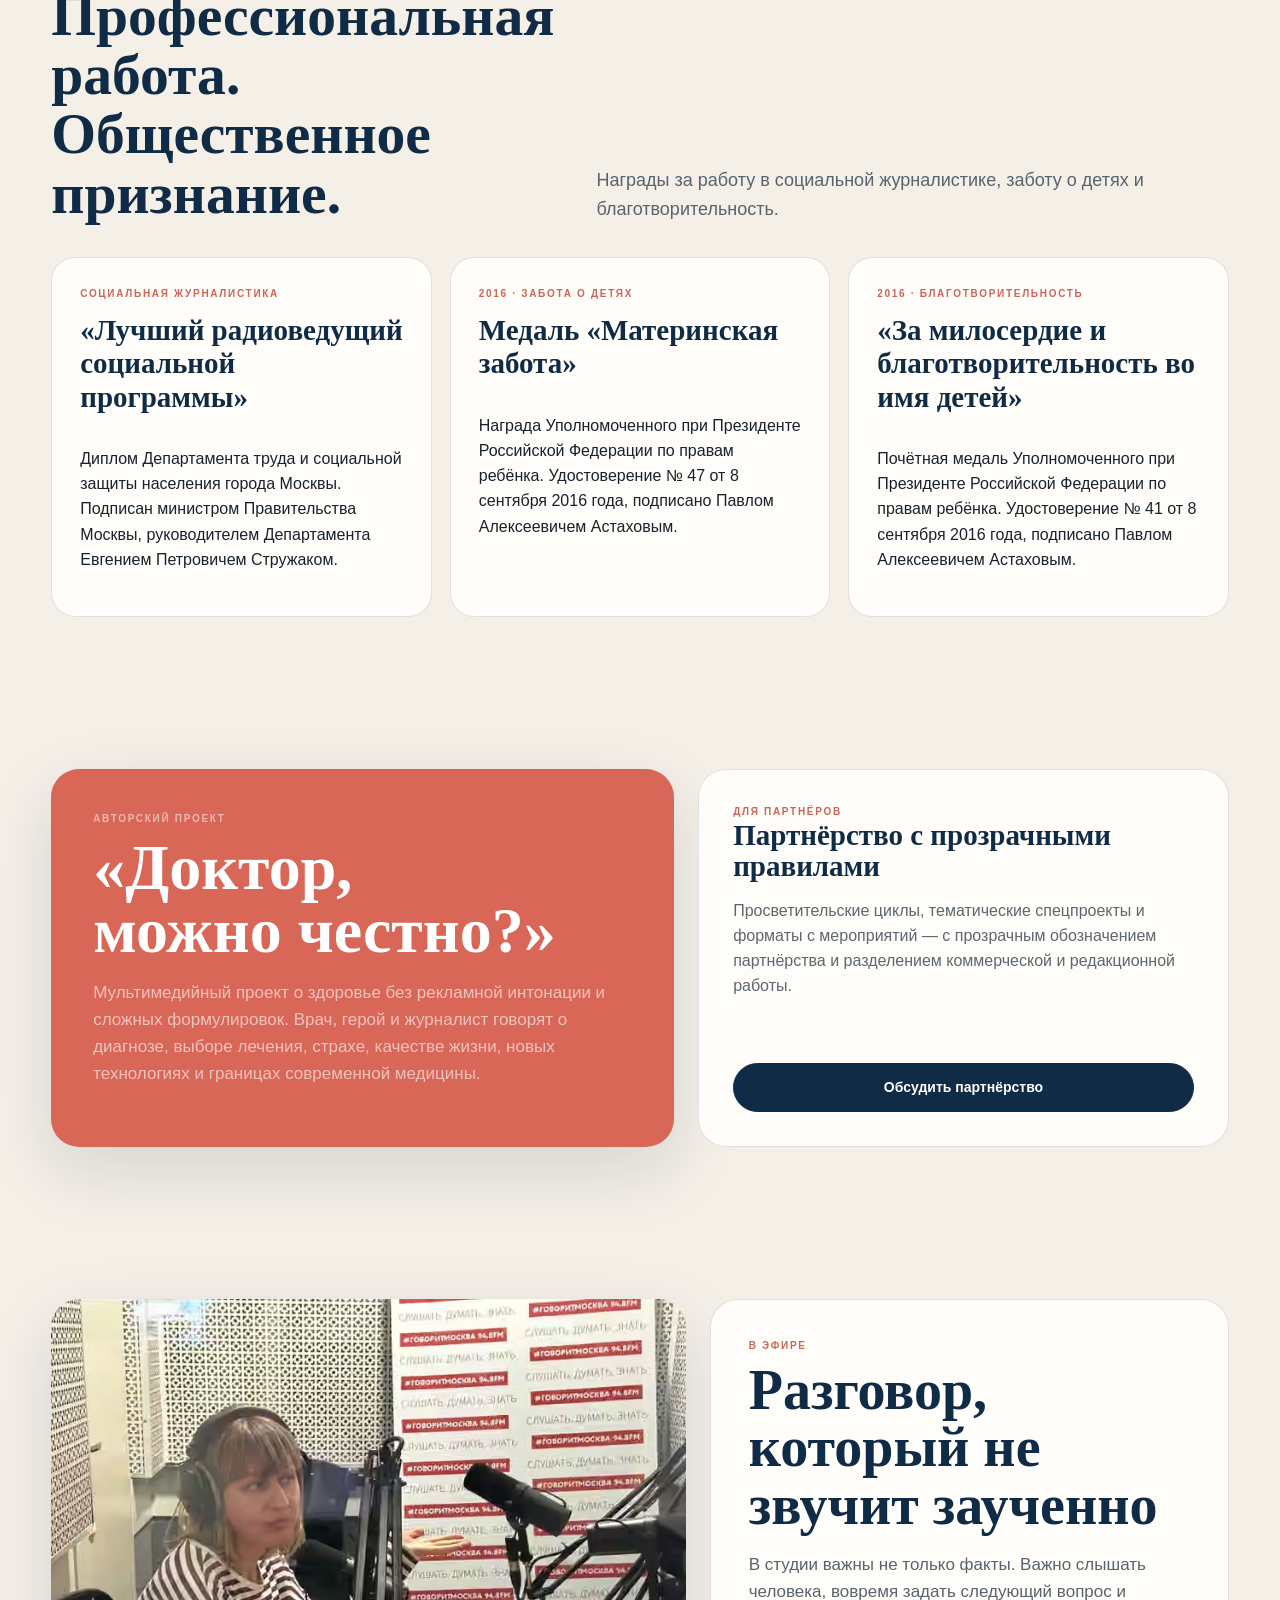
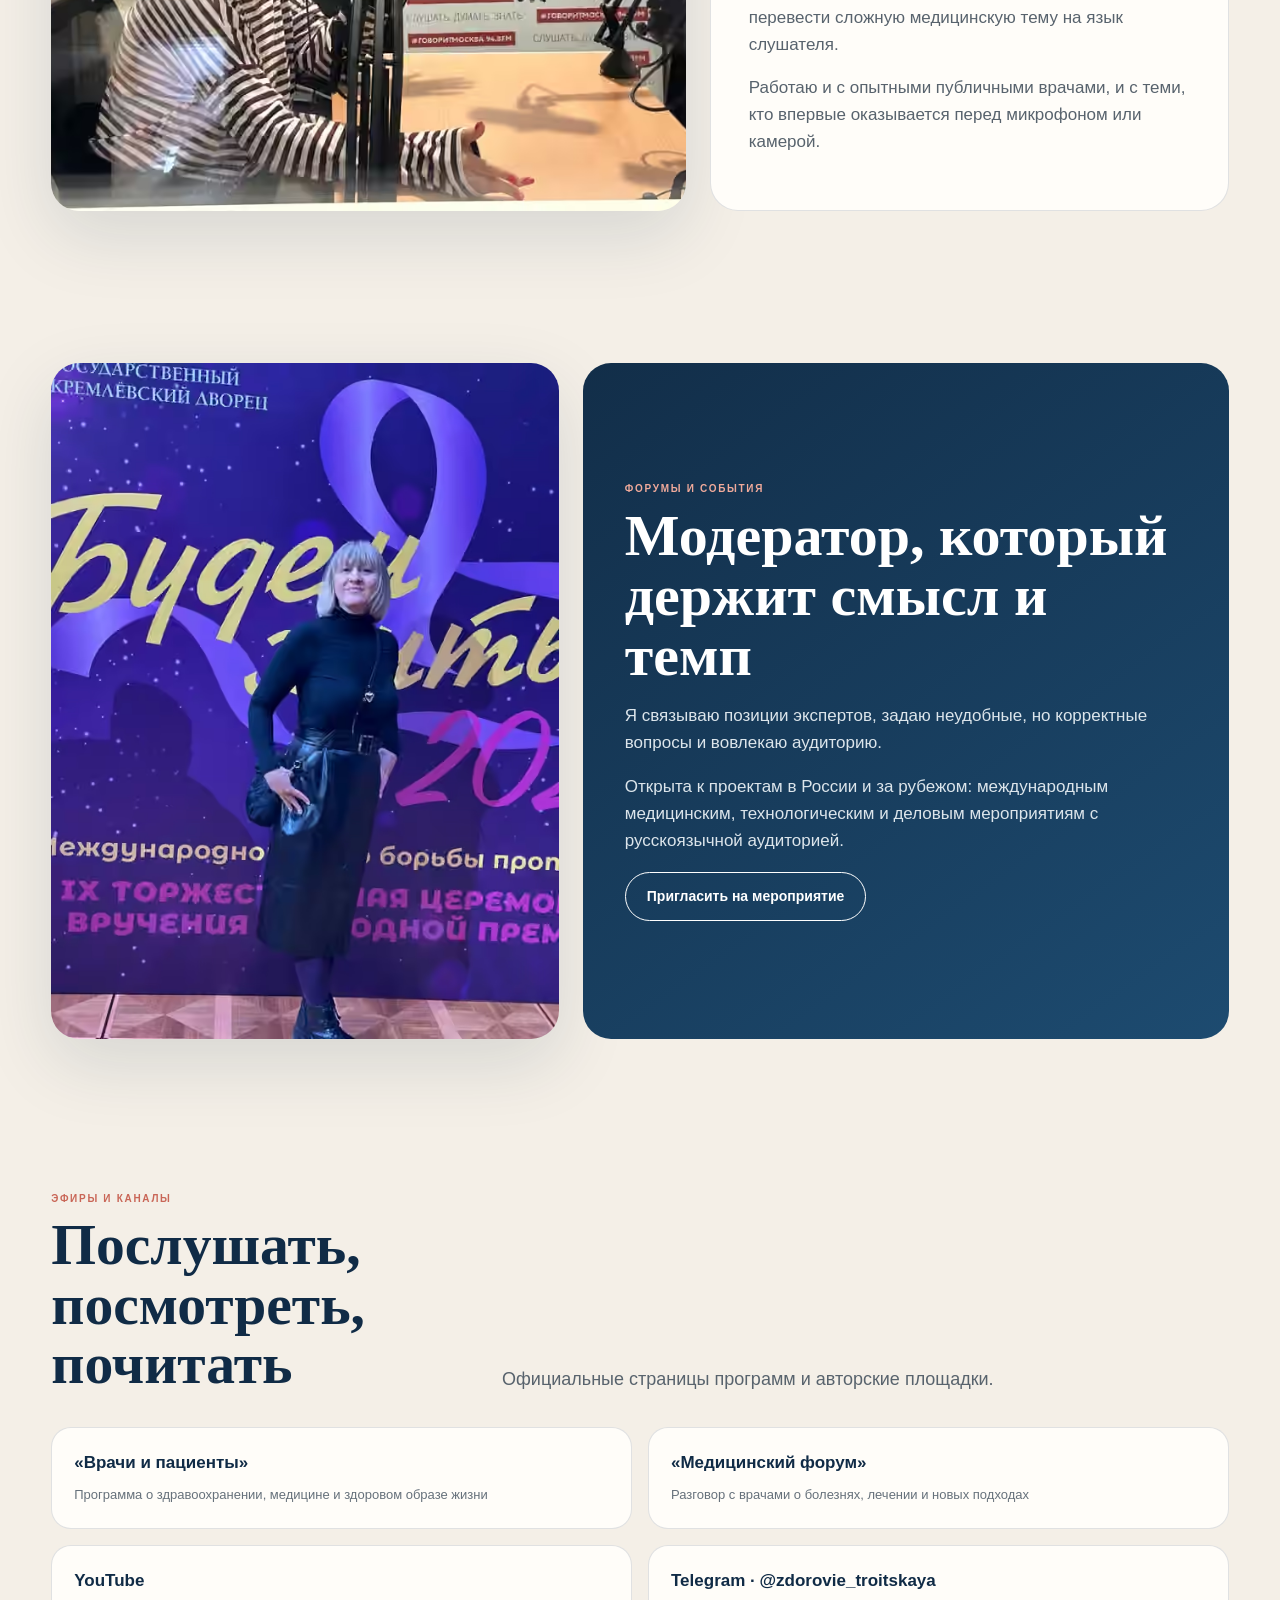
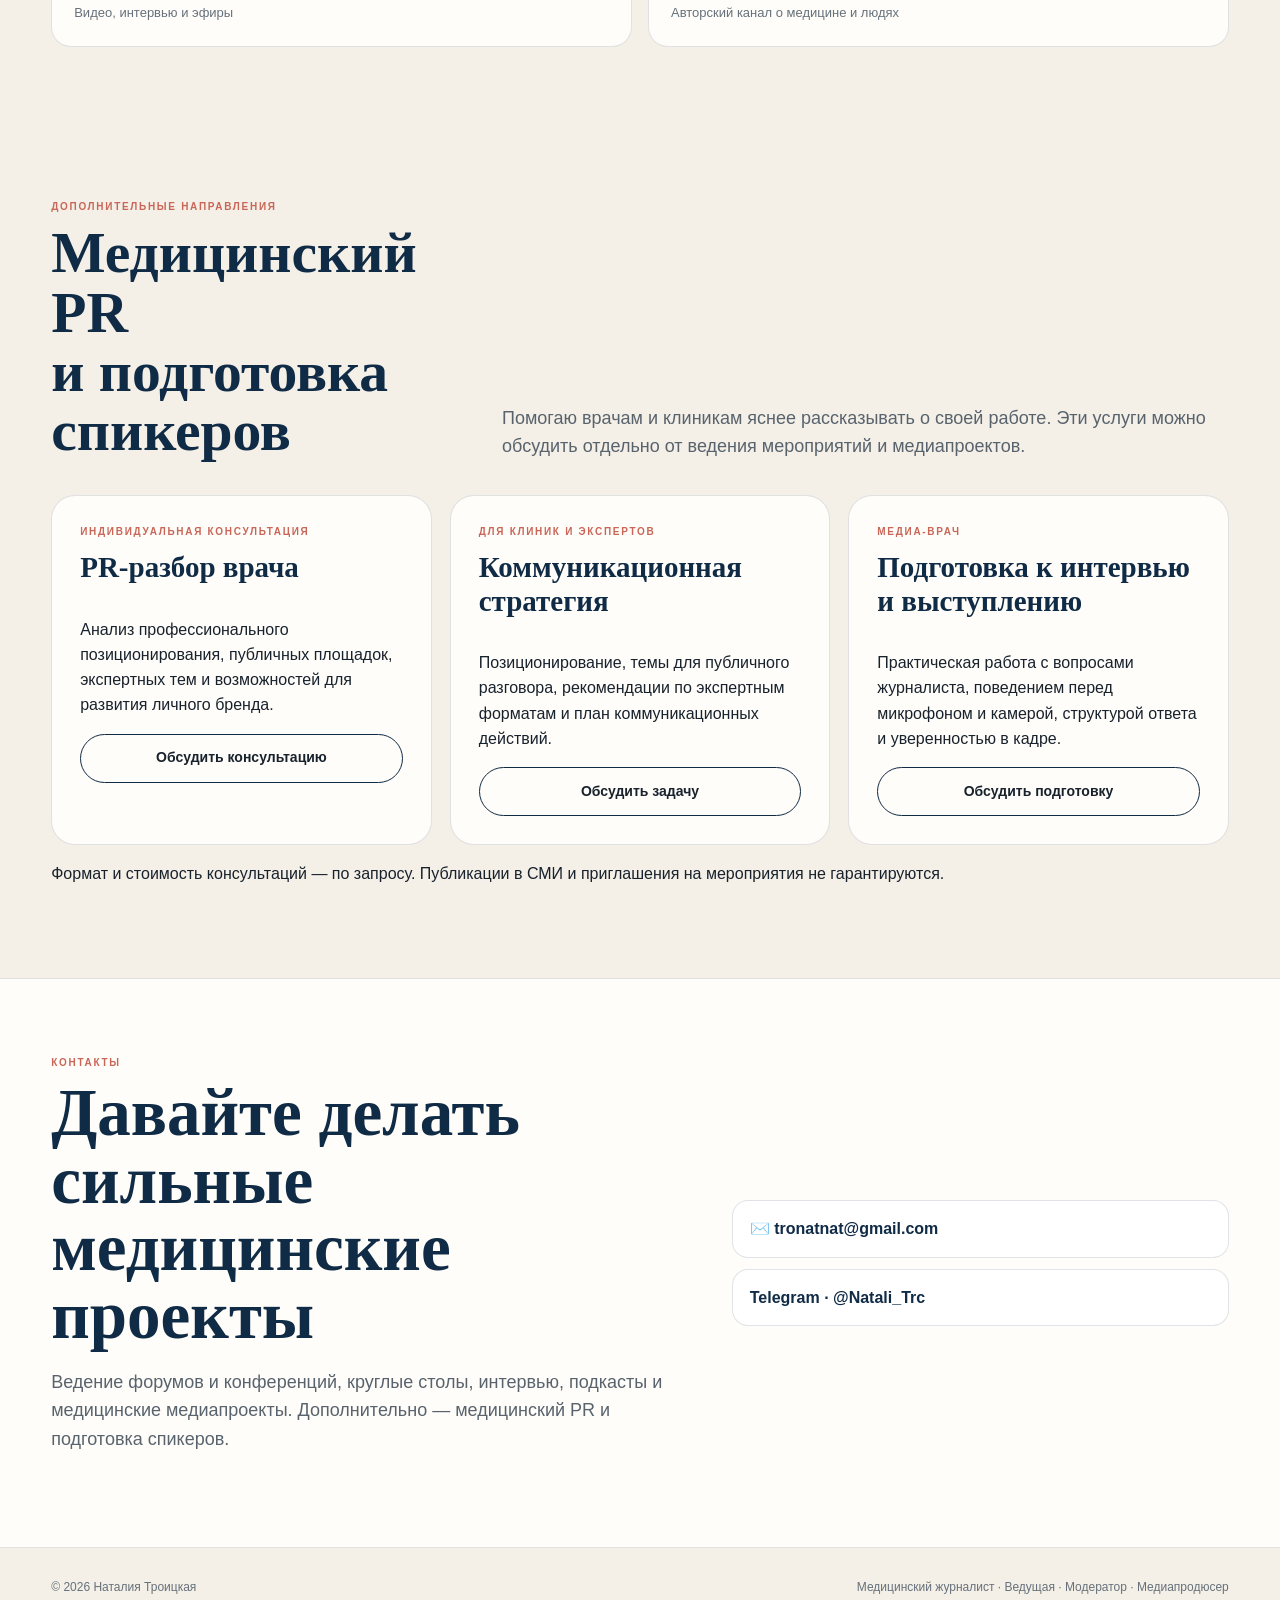
==== commit 0c0404a1: "Prioritize conference hosting and moderation; move training and PR to end; remove public pricing" ====
--- a/index.html
+++ b/index.html
@@ -1,33 +1,22 @@
 <!doctype html><html lang="ru"><head>
 <meta charset="utf-8"><meta name="viewport" content="width=device-width,initial-scale=1"><meta name="theme-color" content="#102b46">
-<title>Наталия Троицкая — медицинский журналист и PR-консультант</title><meta name="description" content="Наталия Троицкая — медицинский журналист и PR-консультант. Личный бренд врачей и медицинский PR, модерация форумов, интервью, подкасты и медицинские спецпроекты.">
+<title>Наталия Троицкая — медицинский журналист, ведущая и модератор</title><meta name="description" content="Наталия Троицкая — медицинский журналист, ведущая и модератор медицинских и фармацевтических форумов, круглых столов, интервью и медиапроектов.">
 <link rel="canonical" href="https://natalia-troitskaya.com/"><link rel="alternate" hreflang="ru" href="https://natalia-troitskaya.com/"><link rel="alternate" hreflang="en" href="https://natalia-troitskaya.com/en/"><link rel="alternate" hreflang="x-default" href="https://natalia-troitskaya.com/"><link rel="icon" href="/favicon.svg" type="image/svg+xml"><link rel="stylesheet" href="/styles.css">
-<meta property="og:type" content="website"><meta property="og:locale" content="ru_RU"><meta property="og:url" content="https://natalia-troitskaya.com/"><meta property="og:site_name" content="Наталия Троицкая"><meta property="og:title" content="Наталия Троицкая — медицинский журналист и PR-консультант"><meta property="og:description" content="Личный бренд врачей и медицинский PR, модерация форумов, интервью и подкасты."><meta property="og:image" content="https://natalia-troitskaya.com/assets/hero.avif"><meta name="twitter:card" content="summary_large_image"><meta name="twitter:title" content="Наталия Троицкая — медицинский журналист и модератор"><meta name="twitter:description" content="Медицина. Медиа. Люди."><meta name="twitter:image" content="https://natalia-troitskaya.com/assets/hero.avif">
-<script type="application/ld+json">{"@context":"https://schema.org","@type":"Person","name":"Наталия Троицкая","url":"https://natalia-troitskaya.com/","jobTitle":"Медицинский журналист, PR-консультант, ведущая, модератор, медиапродюсер","email":"tronatnat@gmail.com","sameAs":["https://t.me/zdorovie_troitskaya","https://t.me/Natali_Trc","https://govoritmoskva.ru/users/hosts/5965/"],"award":["Диплом «Лучший радиоведущий социальной программы» — Департамент труда и социальной защиты населения города Москвы","Медаль «Материнская забота» — Уполномоченный при Президенте РФ по правам ребёнка, 2016","Почётная медаль «За милосердие и благотворительность во имя детей» — Уполномоченный при Президенте РФ по правам ребёнка, 2016"]}</script>
-</head><body id="top"><a class="skip" href="#main">К содержанию</a><header class="top"><div class="wrap nav"><a class="brand" href="#top">НАТАЛИЯ ТРОИЦКАЯ<small>МЕДИЦИНСКИЙ ЖУРНАЛИСТ · ВЕДУЩАЯ · МОДЕРАТОР</small></a><button class="menu-toggle" aria-controls="site-nav" aria-expanded="false" aria-label="Открыть меню">☰</button><nav class="links" id="site-nav"><a href="#about">Обо мне</a><a href="#awards">Награды</a><a href="#pr-review">PR-разбор</a><a href="#work">Чем занимаюсь</a><a href="#project">Проекты</a><a href="#media">Эфиры</a><a href="#contact">Контакты</a><div class="lang"><a class="active" href="/" lang="ru" aria-current="page">RU</a><a href="/en/" lang="en">EN</a></div></nav></div></header>
-<main id="main"><section class="hero"><div class="wrap"><div class="hero-grid"><div class="hero-copy"><div class="eyebrow">МЕДИЦИНА · МЕДИА · ЛЮДИ</div><h1>Наталия<br>Троицкая</h1><div class="hero-role">Медицинский журналист, PR-консультант, ведущая и модератор</div><p class="lede">Модерация форумов, интервью, подкасты, медицинские спецпроекты и подготовка врачей-спикеров. Более 20 лет в радио и медиа — с врачами, учёными и лидерами здравоохранения.</p><div class="quote">«Умею задавать врачам те вопросы, которые люди действительно хотят задать».</div><div class="actions"><a class="btn primary" href="#pr-review">PR-разбор</a><a class="btn" href="mailto:tronatnat@gmail.com?subject=%D0%A1%D0%BE%D1%82%D1%80%D1%83%D0%B4%D0%BD%D0%B8%D1%87%D0%B5%D1%81%D1%82%D0%B2%D0%BE">Обсудить сотрудничество</a><a class="btn" href="#media">Посмотреть эфиры</a></div></div><div class="hero-photo"><picture><source srcset="assets/hero.avif" type="image/avif"><img src="assets/hero.webp" width="600" height="800" alt="Наталия Троицкая в студии радиостанции «Говорит Москва»" fetchpriority="high"></picture><div class="photo-tag"><strong>В эфире и на сцене</strong><span>Радио · digital · профессиональные события</span></div></div></div><div class="stats"><div class="stat"><b>20+</b><span>лет в радио и медиа</span></div><div class="stat"><b>2 000+</b><span>экспертов и гостей</span></div><div class="stat"><b>94.8 FM</b><span>медицинские программы в эфире</span></div></div></div></section>
+<meta property="og:type" content="website"><meta property="og:locale" content="ru_RU"><meta property="og:url" content="https://natalia-troitskaya.com/"><meta property="og:site_name" content="Наталия Троицкая"><meta property="og:title" content="Наталия Троицкая — медицинский журналист, ведущая и модератор"><meta property="og:description" content="Ведение конференций, модерация экспертных дискуссий, интервью с врачами и руководителями компаний, подкасты и медиапроекты."><meta property="og:image" content="https://natalia-troitskaya.com/assets/hero.avif"><meta name="twitter:card" content="summary_large_image"><meta name="twitter:title" content="Наталия Троицкая — медицинский журналист и модератор"><meta name="twitter:description" content="Медицина. Медиа. Люди."><meta name="twitter:image" content="https://natalia-troitskaya.com/assets/hero.avif">
+<script type="application/ld+json">{"@context":"https://schema.org","@type":"Person","name":"Наталия Троицкая","url":"https://natalia-troitskaya.com/","jobTitle":"Медицинский журналист, ведущая, модератор, медиапродюсер","email":"tronatnat@gmail.com","sameAs":["https://t.me/zdorovie_troitskaya","https://t.me/Natali_Trc","https://govoritmoskva.ru/users/hosts/5965/"],"award":["Диплом «Лучший радиоведущий социальной программы» — Департамент труда и социальной защиты населения города Москвы","Медаль «Материнская забота» — Уполномоченный при Президенте РФ по правам ребёнка, 2016","Почётная медаль «За милосердие и благотворительность во имя детей» — Уполномоченный при Президенте РФ по правам ребёнка, 2016"]}</script>
+</head><body id="top"><a class="skip" href="#main">К содержанию</a><header class="top"><div class="wrap nav"><a class="brand" href="#top">НАТАЛИЯ ТРОИЦКАЯ<small>МЕДИЦИНСКИЙ ЖУРНАЛИСТ · ВЕДУЩАЯ · МОДЕРАТОР</small></a><button class="menu-toggle" aria-controls="site-nav" aria-expanded="false" aria-label="Открыть меню">☰</button><nav class="links" id="site-nav"><a href="#about">Обо мне</a><a href="#awards">Награды</a><a href="#work">Форматы работы</a><a href="#project">Проекты</a><a href="#media">Эфиры</a><a href="#pr-review">PR и обучение</a><a href="#contact">Контакты</a><div class="lang"><a class="active" href="/" lang="ru" aria-current="page">RU</a><a href="/en/" lang="en">EN</a></div></nav></div></header>
+<main id="main"><section class="hero"><div class="wrap"><div class="hero-grid"><div class="hero-copy"><div class="eyebrow">МЕДИЦИНА · МЕДИА · ЛЮДИ</div><h1>Наталия<br>Троицкая</h1><div class="hero-role">Медицинский журналист, ведущая и модератор</div><p class="lede">Веду медицинские и фармацевтические мероприятия, модерирую экспертные дискуссии, беру интервью у врачей, учёных и руководителей компаний. Более 20 лет в радио и журналистике.</p><div class="quote">«Умею задавать врачам те вопросы, которые люди действительно хотят задать».</div><div class="actions"><a class="btn primary" href="mailto:tronatnat@gmail.com?subject=%D0%9F%D1%80%D0%B8%D0%B3%D0%BB%D0%B0%D1%81%D0%B8%D1%82%D1%8C%20%D0%B2%D0%B5%D0%B4%D1%83%D1%89%D1%83%D1%8E">Пригласить ведущую</a><a class="btn" href="#work">Форматы сотрудничества</a><a class="btn" href="#media">Посмотреть эфиры</a></div></div><div class="hero-photo"><picture><source srcset="assets/hero.avif" type="image/avif"><img src="assets/hero.webp" width="600" height="800" alt="Наталия Троицкая в студии радиостанции «Говорит Москва»" fetchpriority="high"></picture><div class="photo-tag"><strong>В эфире и на сцене</strong><span>Радио · digital · профессиональные события</span></div></div></div><div class="stats"><div class="stat"><b>23+</b><span>лет в радио и медиа</span></div><div class="stat"><b>2 000+</b><span>экспертов и гостей</span></div><div class="stat"><b>94.8 FM</b><span>медицинские программы в эфире</span></div></div></div></section>
 <section id="about"><div class="wrap"><div class="section-head"><div><div class="kicker">ОБО МНЕ</div><h2>Сложное — понятно.<br>Серьёзное — живо.</h2></div><p>Работаю на стыке медицины, журналистики и публичной коммуникации. Помогаю экспертам говорить ясно, а аудитории — не теряться в профессиональном языке.</p></div><div class="about-grid"><div class="portrait"><picture><source srcset="assets/studio.avif" type="image/avif"><img src="assets/studio.webp" width="600" height="800" alt="Наталия Троицкая у радиомикрофона" loading="lazy"></picture></div><div class="about-card"><h3>Журналистика, в которой человек важнее формулировки</h3><p>Веду медицинские программы на радиостанции «Говорит Москва» 94.8 FM, работаю с врачами разных специальностей, пациентскими историями, научными и общественными темами.</p><p>Моя сильная сторона — разговор: точный вопрос, спокойный темп и эксперт, который звучит убедительно без канцелярита и перегруза.</p><div class="mini-points"><div class="mini"><b>Радио и интервью</b><span>Прямой эфир, студия, подкасты</span></div><div class="mini"><b>Модерация</b><span>Панели, круглые столы, форумы</span></div><div class="mini"><b>Медицинский PR</b><span>Личный бренд врача и стратегия клиники</span></div><div class="mini"><b>Медиапроекты</b><span>От идеи до готового формата</span></div></div></div></div></div></section>
+<section class="services" id="work"><div class="wrap"><div class="section-head"><div><div class="kicker">ФОРМАТЫ СОТРУДНИЧЕСТВА</div><h2>Сильные вопросы.<br>Живые дискуссии.</h2></div><p>Ведение и модерация медицинских, фармацевтических и деловых мероприятий, интервью и авторские медиапроекты. Формат и задачи согласуем индивидуально.</p></div><div class="cards"><article class="card"><div class="num">01</div><h3>Ведущая форумов и конференций</h3><p>Пленарные заседания, открытия, профессиональные форумы, отраслевые и корпоративные события.</p></article><article class="card"><div class="num">02</div><h3>Модерация круглых столов</h3><p>Экспертные дискуссии, панельные сессии и диалог врачей, бизнеса и профессионального сообщества.</p></article><article class="card"><div class="num">03</div><h3>Интервью с лидерами отрасли</h3><p>Содержательные беседы с врачами, учёными, руководителями компаний и организаторами медицинских проектов.</p></article><article class="card"><div class="num">04</div><h3>Видеопроекты и подкасты</h3><p>Авторские форматы о медицине и здоровье: от идеи и тем до записи интервью и готового выпуска.</p></article><article class="card"><div class="num">05</div><h3>Медиапродюсирование</h3><p>Разработка концепции, сценария, вопросов, подбор экспертов и содержательное сопровождение проекта.</p></article><article class="card"><div class="num">06</div><h3>Мероприятия на русском языке</h3><p>Медицинские и деловые события в России и за рубежом с русскоязычной аудиторией.</p></article></div><p class="service-note">Стоимость ведения, модерации и медиапроектов обсуждается индивидуально. Коммерческие проекты не связаны с редакционными решениями радиостанции.</p></div></section>
 <section id="awards" aria-labelledby="awards-title"><div class="wrap"><div class="section-head"><div><div class="kicker">НАГРАДЫ И ПРИЗНАНИЕ</div><h2 id="awards-title">Профессиональная работа.<br>Общественное признание.</h2></div><p>Награды за работу в социальной журналистике, заботу о детях и благотворительность.</p></div><div class="pr-offers">
 <article class="pr-offer"><div class="kicker">СОЦИАЛЬНАЯ ЖУРНАЛИСТИКА</div><h3>«Лучший радиоведущий социальной программы»</h3><p>Диплом Департамента труда и социальной защиты населения города Москвы. Подписан министром Правительства Москвы, руководителем Департамента Евгением Петровичем Стружаком.</p></article>
 <article class="pr-offer"><div class="kicker">2016 · ЗАБОТА О ДЕТЯХ</div><h3>Медаль «Материнская забота»</h3><p>Награда Уполномоченного при Президенте Российской Федерации по правам ребёнка. Удостоверение № 47 от 8 сентября 2016 года, подписано Павлом Алексеевичем Астаховым.</p></article>
 <article class="pr-offer"><div class="kicker">2016 · БЛАГОТВОРИТЕЛЬНОСТЬ</div><h3>«За милосердие и благотворительность во имя детей»</h3><p>Почётная медаль Уполномоченного при Президенте Российской Федерации по правам ребёнка. Удостоверение № 41 от 8 сентября 2016 года, подписано Павлом Алексеевичем Астаховым.</p></article>
 </div></div></section>
-<section class="pr-section" id="pr-review" aria-labelledby="pr-title">
-<div class="wrap">
-<div class="section-head"><div><div class="kicker">ЛИЧНЫЙ БРЕНД ВРАЧА И МЕДИЦИНСКИЙ PR</div><h2 id="pr-title">PR-разбор<br>врача и клиники</h2></div><p>Помогаю определить, чем вы интересны пациентам, коллегам, СМИ и партнёрам, и выбрать понятный маршрут продвижения. Вместе разберём ваши цели, опыт и публичные площадки — с опорой на вашу практику и ресурсы.</p></div>
-<p class="pr-intro">Я медицинский журналист и PR-консультант. Использую опыт работы с врачами, интервью и медицинскими проектами, чтобы помочь вам сформулировать свою экспертную позицию и понять, где и как о ней говорить.</p>
-<div class="pr-offers">
-<article class="pr-offer pr-featured"><div class="kicker">ИНДИВИДУАЛЬНАЯ КОНСУЛЬТАЦИЯ</div><h3>PR-разбор врача</h3><p class="pr-price">25 000 ₽</p><p class="pr-format">90–120 минут · онлайн или очно по договорённости</p><ul><li>Предварительное изучение вашей биографии, сайта, соцсетей и публикаций.</li><li>Обсуждение целей, аудитории, сильных сторон и текущего продвижения.</li><li>Рекомендации по позиционированию, темам и подходящим площадкам.</li><li>Письменный план на 90 дней с тремя главными приоритетами.</li></ul><a class="btn primary" href="mailto:tronatnat@gmail.com?subject=%D0%97%D0%B0%D0%BF%D0%B8%D1%81%D1%8C%20%D0%BD%D0%B0%20PR-%D1%80%D0%B0%D0%B7%D0%B1%D0%BE%D1%80%20%D0%B2%D1%80%D0%B0%D1%87%D0%B0&amp;body=%D0%9D%D0%B0%D1%82%D0%B0%D0%BB%D0%B8%D1%8F%2C%20%D0%B4%D0%BE%D0%B1%D1%80%D1%8B%D0%B9%20%D0%B4%D0%B5%D0%BD%D1%8C!%20%D0%A5%D0%BE%D1%87%D1%83%20%D0%B7%D0%B0%D0%BF%D0%B8%D1%81%D0%B0%D1%82%D1%8C%D1%81%D1%8F%20%D0%BD%D0%B0%20PR-%D1%80%D0%B0%D0%B7%D0%B1%D0%BE%D1%80.%0A%D0%9C%D0%BE%D1%8F%20%D1%81%D0%BF%D0%B5%D1%86%D0%B8%D0%B0%D0%BB%D1%8C%D0%BD%D0%BE%D1%81%D1%82%D1%8C%3A%0A%D0%9C%D0%BE%D1%8F%20%D0%BE%D1%81%D0%BD%D0%BE%D0%B2%D0%BD%D0%B0%D1%8F%20%D0%B7%D0%B0%D0%B4%D0%B0%D1%87%D0%B0%3A%0A%D0%A1%D1%81%D1%8B%D0%BB%D0%BA%D0%B8%20%D0%BD%D0%B0%20%D0%BC%D0%BE%D0%B8%20%D0%BF%D0%BB%D0%BE%D1%89%D0%B0%D0%B4%D0%BA%D0%B8%3A">Записаться на PR-разбор</a></article>
-<article class="pr-offer"><div class="kicker">ПОДРОБНЫЙ ПЛАН ПРОДВИЖЕНИЯ</div><h3>Персональная PR-стратегия</h3><p class="pr-price">от 40 000 ₽</p><p class="pr-format">Для врача, которому нужен подробный маршрут</p><ul><li>Аудит публичного образа и индивидуальная стратегическая встреча.</li><li>Позиционирование, ключевые сообщения и темы для экспертных комментариев.</li><li>Приоритетные СМИ, профессиональные события и партнёрства с обоснованием выбора.</li><li>План на 90 дней с задачами, ресурсами, показателями и встречей по готовой стратегии.</li></ul><a class="btn" href="mailto:tronatnat@gmail.com?subject=%D0%9F%D0%B5%D1%80%D1%81%D0%BE%D0%BD%D0%B0%D0%BB%D1%8C%D0%BD%D0%B0%D1%8F%20PR-%D1%81%D1%82%D1%80%D0%B0%D1%82%D0%B5%D0%B3%D0%B8%D1%8F%20%D0%B2%D1%80%D0%B0%D1%87%D0%B0">Обсудить стратегию</a></article>
-<article class="pr-offer"><div class="kicker">ДЛЯ РУКОВОДИТЕЛЕЙ И КОМАНД</div><h3>PR-консалтинг для клиники</h3><p class="pr-price">от 60 000 ₽</p><p class="pr-format">Разбор клиники и стратегическая консультация</p><ul><li>Анализ того, как представлены клиника, её руководитель и врачи.</li><li>Определение задач, аудиторий и тем, которые подтверждаются работой команды.</li><li>Рекомендации по экспертам, коммуникации, СМИ и партнёрствам.</li><li>План приоритетов; объём работы и стоимость согласуем до начала.</li></ul><a class="btn" href="mailto:tronatnat@gmail.com?subject=PR-%D1%80%D0%B0%D0%B7%D0%B1%D0%BE%D1%80%20%D0%BA%D0%BB%D0%B8%D0%BD%D0%B8%D0%BA%D0%B8">Обсудить задачу клиники</a></article>
-</div>
-<div class="pr-details"><div><h3>Что обсудим на консультации</h3><ul><li>Что вы хотите изменить: узнаваемость, состав обращений, профессиональные приглашения или развитие клиники.</li><li>На чём строится ваша репутация и какие достижения можно подтвердить.</li><li>Кому важно узнать о вас и какие темы полезны этой аудитории.</li><li>Где стоит проявляться: СМИ, конференции, сайт, соцсети и профессиональные сообщества.</li><li>Сколько времени и средств вы готовы выделять и с каких шагов начать.</li></ul></div><div><h3>Как проходит работа</h3><ol class="pr-steps"><li><b>До встречи.</b> Вы присылаете короткую анкету и ссылки на материалы. Я изучаю вашу публичную представленность.</li><li><b>На встрече.</b> За 1,5–2 часа обсуждаем вашу задачу и выбираем направления, которые подходят именно вам.</li><li><b>После встречи.</b> Вы получаете письменные рекомендации и план действий на 90 дней.</li></ol><p class="pr-note">План строится индивидуально. Создание контента, ведение соцсетей, организация мероприятий и дальнейшее сопровождение обсуждаются как отдельные задачи. Публикации и приглашения зависят от решений редакций и организаторов.</p></div></div>
-<div class="pr-training"><h3>Подготовка к конкретному интервью или выступлению</h3><p>Если для выбранного маршрута понадобится уверенно говорить перед камерой, отвечать на вопросы журналиста или выступать на конференции, можно отдельно провести практическую подготовку в рамках «Медиа-врача».</p></div>
-</div></section>
-<section class="services" id="work"><div class="wrap"><div class="section-head"><div><div class="kicker">ЧЕМ ЗАНИМАЮСЬ</div><h2>От микрофона<br>до большой сцены</h2></div><p>Формат собирается под задачу: медицинский форум, корпоративный проект, клиника, технологическая компания, бренд или экспертная команда.</p></div><div class="cards"><article class="card"><div class="num">01</div><h3>Модерация форумов</h3><p>Панельные дискуссии, круглые столы, медицинские конференции и специальные сессии.</p></article><article class="card"><div class="num">02</div><h3>Интервью и подкасты</h3><p>Разговоры с врачами, учёными, руководителями и героями — от идеи до готового выпуска.</p></article><article class="card"><div class="num">03</div><h3>Медицинский PR</h3><p>PR-разбор врача и клиники, позиционирование и персональная стратегия продвижения.</p><a class="pr-card-link" href="#pr-review">Подробнее о PR-разборе →</a></article><article class="card"><div class="num">04</div><h3>Медиапродюсирование</h3><p>Концепция, темы, спикеры, сценарий, редактура и запуск медицинского контента.</p></article><article class="card"><div class="num">05</div><h3>Контент с мероприятий</h3><p>Интервью со спикерами, медиазона, короткие видео и материалы для PR и digital.</p></article><article class="card"><div class="num">06</div><h3>Международные форматы</h3><p>Медицинские, технологические и деловые события для русскоязычной аудитории по всему миру.</p></article></div></div></section>
-<section id="project"><div class="wrap"><div class="project"><div class="project-main"><div class="kicker" style="color:#fff8">АВТОРСКИЙ ПРОЕКТ</div><h2>«Доктор,<br>можно честно?»</h2><p>Мультимедийный проект о здоровье без рекламной интонации и сложных формулировок. Врач, герой и журналист говорят о диагнозе, выборе лечения, страхе, качестве жизни, новых технологиях и границах современной медицины.</p></div><div class="project-side"><div><div class="kicker">ДЛЯ ПАРТНЁРОВ</div><h3>Нативная интеграция без потери доверия</h3><p>Партнёр сезона, тематическая линия, спецпроект, брендированная студия, digital-серия или формат с мероприятия.</p></div><a class="btn primary" href="mailto:tronatnat@gmail.com?subject=%D0%9F%D0%B0%D1%80%D1%82%D0%BD%D1%91%D1%80%D1%81%D1%82%D0%B2%D0%BE">Обсудить партнёрство</a></div></div></div></section>
+<section id="project"><div class="wrap"><div class="project"><div class="project-main"><div class="kicker" style="color:#fff8">АВТОРСКИЙ ПРОЕКТ</div><h2>«Доктор,<br>можно честно?»</h2><p>Мультимедийный проект о здоровье без рекламной интонации и сложных формулировок. Врач, герой и журналист говорят о диагнозе, выборе лечения, страхе, качестве жизни, новых технологиях и границах современной медицины.</p></div><div class="project-side"><div><div class="kicker">ДЛЯ ПАРТНЁРОВ</div><h3>Партнёрство с прозрачными правилами</h3><p>Просветительские циклы, тематические спецпроекты и форматы с мероприятий — с прозрачным обозначением партнёрства и разделением коммерческой и редакционной работы.</p></div><a class="btn primary" href="mailto:tronatnat@gmail.com?subject=%D0%9F%D0%B0%D1%80%D1%82%D0%BD%D1%91%D1%80%D1%81%D1%82%D0%B2%D0%BE">Обсудить партнёрство</a></div></div></div></section>
 <section><div class="wrap"><div class="onair"><div class="onair-photo"><picture><source srcset="assets/onair.avif" type="image/avif"><img src="assets/onair.webp" width="800" height="600" alt="Наталия Троицкая ведёт эфир в студии" loading="lazy"></picture></div><div class="onair-copy"><div class="kicker">В ЭФИРЕ</div><h2>Разговор, который не звучит заученно</h2><p>В студии важны не только факты. Важно слышать человека, вовремя задать следующий вопрос и перевести сложную медицинскую тему на язык слушателя.</p><p>Работаю и с опытными публичными врачами, и с теми, кто впервые оказывается перед микрофоном или камерой.</p></div></div></div></section>
 <section><div class="wrap"><div class="event"><div class="event-photo"><picture><source srcset="assets/event.avif" type="image/avif"><img src="assets/event.webp" width="600" height="800" alt="Наталия Троицкая на профессиональном мероприятии" loading="lazy"></picture></div><div class="event-copy"><div class="kicker">ФОРУМЫ И СОБЫТИЯ</div><h2>Модератор, который держит смысл и темп</h2><p>Я связываю позиции экспертов, задаю неудобные, но корректные вопросы и вовлекаю аудиторию.</p><p>Открыта к проектам в России и за рубежом: международным медицинским, технологическим и деловым мероприятиям с русскоязычной аудиторией.</p><a class="btn" style="border-color:#fff;color:#fff;width:max-content" href="mailto:tronatnat@gmail.com?subject=%D0%9F%D1%80%D0%B8%D0%B3%D0%BB%D0%B0%D1%88%D0%B5%D0%BD%D0%B8%D0%B5%20%D0%BD%D0%B0%20%D0%BC%D0%B5%D1%80%D0%BE%D0%BF%D1%80%D0%B8%D1%8F%D1%82%D0%B8%D0%B5">Пригласить на мероприятие</a></div></div></div></section>
 <section id="media"><div class="wrap"><div class="section-head"><div><div class="kicker">ЭФИРЫ И КАНАЛЫ</div><h2>Послушать,<br>посмотреть, почитать</h2></div><p>Официальные страницы программ и авторские площадки.</p></div><div class="media-grid"><a class="media-link" href="https://govoritmoskva.ru/broadcasts/151/" target="_blank" rel="noopener"><b>«Врачи и пациенты»</b><span>Программа о здравоохранении, медицине и здоровом образе жизни</span></a><a class="media-link" href="https://govoritmoskva.ru/broadcasts/266/" target="_blank" rel="noopener"><b>«Медицинский форум»</b><span>Разговор с врачами о болезнях, лечении и новых подходах</span></a><a class="media-link" href="https://www.youtube.com/results?search_query=%D0%93%D0%BE%D0%B2%D0%BE%D1%80%D0%B8%D1%82+%D0%9C%D0%BE%D1%81%D0%BA%D0%B2%D0%B0+%D0%9D%D0%B0%D1%82%D0%B0%D0%BB%D0%B8%D1%8F+%D0%A2%D1%80%D0%BE%D0%B8%D1%86%D0%BA%D0%B0" target="_blank" rel="noopener"><b>YouTube</b><span>Видео, интервью и эфиры</span></a><a class="media-link" href="https://t.me/zdorovie_troitskaya" target="_blank" rel="noopener"><b>Telegram · @zdorovie_troitskaya</b><span>Авторский канал о медицине и людях</span></a></div></div></section>
-<section class="contact" id="contact"><div class="wrap contact-grid"><div><div class="kicker">КОНТАКТЫ</div><h2>Давайте делать сильные медицинские проекты</h2><p>PR-разбор врачей и клиник, персональная PR-стратегия, модерация, интервью, подкасты и спецпроекты.</p></div><div class="contact-list"><a href="mailto:tronatnat@gmail.com?subject=%D0%A1%D0%BE%D1%82%D1%80%D1%83%D0%B4%D0%BD%D0%B8%D1%87%D0%B5%D1%81%D1%82%D0%B2%D0%BE">✉️ tronatnat@gmail.com</a><a href="https://t.me/Natali_Trc" target="_blank" rel="noopener">Telegram · @Natali_Trc</a></div></div></section></main><footer><div class="wrap foot"><span>© 2026 Наталия Троицкая</span><span>Медицинский журналист · PR-консультант · Ведущая · Модератор</span></div></footer>
+<section class="pr-section" id="pr-review" aria-labelledby="pr-title"><div class="wrap"><div class="section-head"><div><div class="kicker">ДОПОЛНИТЕЛЬНЫЕ НАПРАВЛЕНИЯ</div><h2 id="pr-title">Медицинский PR<br>и подготовка спикеров</h2></div><p>Помогаю врачам и клиникам яснее рассказывать о своей работе. Эти услуги можно обсудить отдельно от ведения мероприятий и медиапроектов.</p></div><div class="pr-offers"><article class="pr-offer"><div class="kicker">ИНДИВИДУАЛЬНАЯ КОНСУЛЬТАЦИЯ</div><h3>PR-разбор врача</h3><p>Анализ профессионального позиционирования, публичных площадок, экспертных тем и возможностей для развития личного бренда.</p><a class="btn" href="mailto:tronatnat@gmail.com?subject=PR-%D1%80%D0%B0%D0%B7%D0%B1%D0%BE%D1%80%20%D0%B2%D1%80%D0%B0%D1%87%D0%B0">Обсудить консультацию</a></article><article class="pr-offer"><div class="kicker">ДЛЯ КЛИНИК И ЭКСПЕРТОВ</div><h3>Коммуникационная стратегия</h3><p>Позиционирование, темы для публичного разговора, рекомендации по экспертным форматам и план коммуникационных действий.</p><a class="btn" href="mailto:tronatnat@gmail.com?subject=%D0%9C%D0%B5%D0%B4%D0%B8%D1%86%D0%B8%D0%BD%D1%81%D0%BA%D0%B8%D0%B9%20PR">Обсудить задачу</a></article><article class="pr-offer"><div class="kicker">МЕДИА-ВРАЧ</div><h3>Подготовка к интервью и выступлению</h3><p>Практическая работа с вопросами журналиста, поведением перед микрофоном и камерой, структурой ответа и уверенностью в кадре.</p><a class="btn" href="mailto:tronatnat@gmail.com?subject=%D0%9C%D0%B5%D0%B4%D0%B8%D0%B0-%D0%B2%D1%80%D0%B0%D1%87">Обсудить подготовку</a></article></div><p class="service-note">Формат и стоимость консультаций — по запросу. Публикации в СМИ и приглашения на мероприятия не гарантируются.</p></div></section>
+<section class="contact" id="contact"><div class="wrap contact-grid"><div><div class="kicker">КОНТАКТЫ</div><h2>Давайте делать сильные медицинские проекты</h2><p>Ведение форумов и конференций, круглые столы, интервью, подкасты и медицинские медиапроекты. Дополнительно — медицинский PR и подготовка спикеров.</p></div><div class="contact-list"><a href="mailto:tronatnat@gmail.com?subject=%D0%A1%D0%BE%D1%82%D1%80%D1%83%D0%B4%D0%BD%D0%B8%D1%87%D0%B5%D1%81%D1%82%D0%B2%D0%BE">✉️ tronatnat@gmail.com</a><a href="https://t.me/Natali_Trc" target="_blank" rel="noopener">Telegram · @Natali_Trc</a></div></div></section></main><footer><div class="wrap foot"><span>© 2026 Наталия Троицкая</span><span>Медицинский журналист · Ведущая · Модератор · Медиапродюсер</span></div></footer>
 <script>const b=document.querySelector('.menu-toggle'),n=document.querySelector('.links');b.addEventListener('click',()=>{const o=n.classList.toggle('open');b.setAttribute('aria-expanded',o);b.textContent=o?'×':'☰'});n.querySelectorAll('a').forEach(a=>a.addEventListener('click',()=>{n.classList.remove('open');b.setAttribute('aria-expanded','false');b.textContent='☰'}));</script></body></html>
